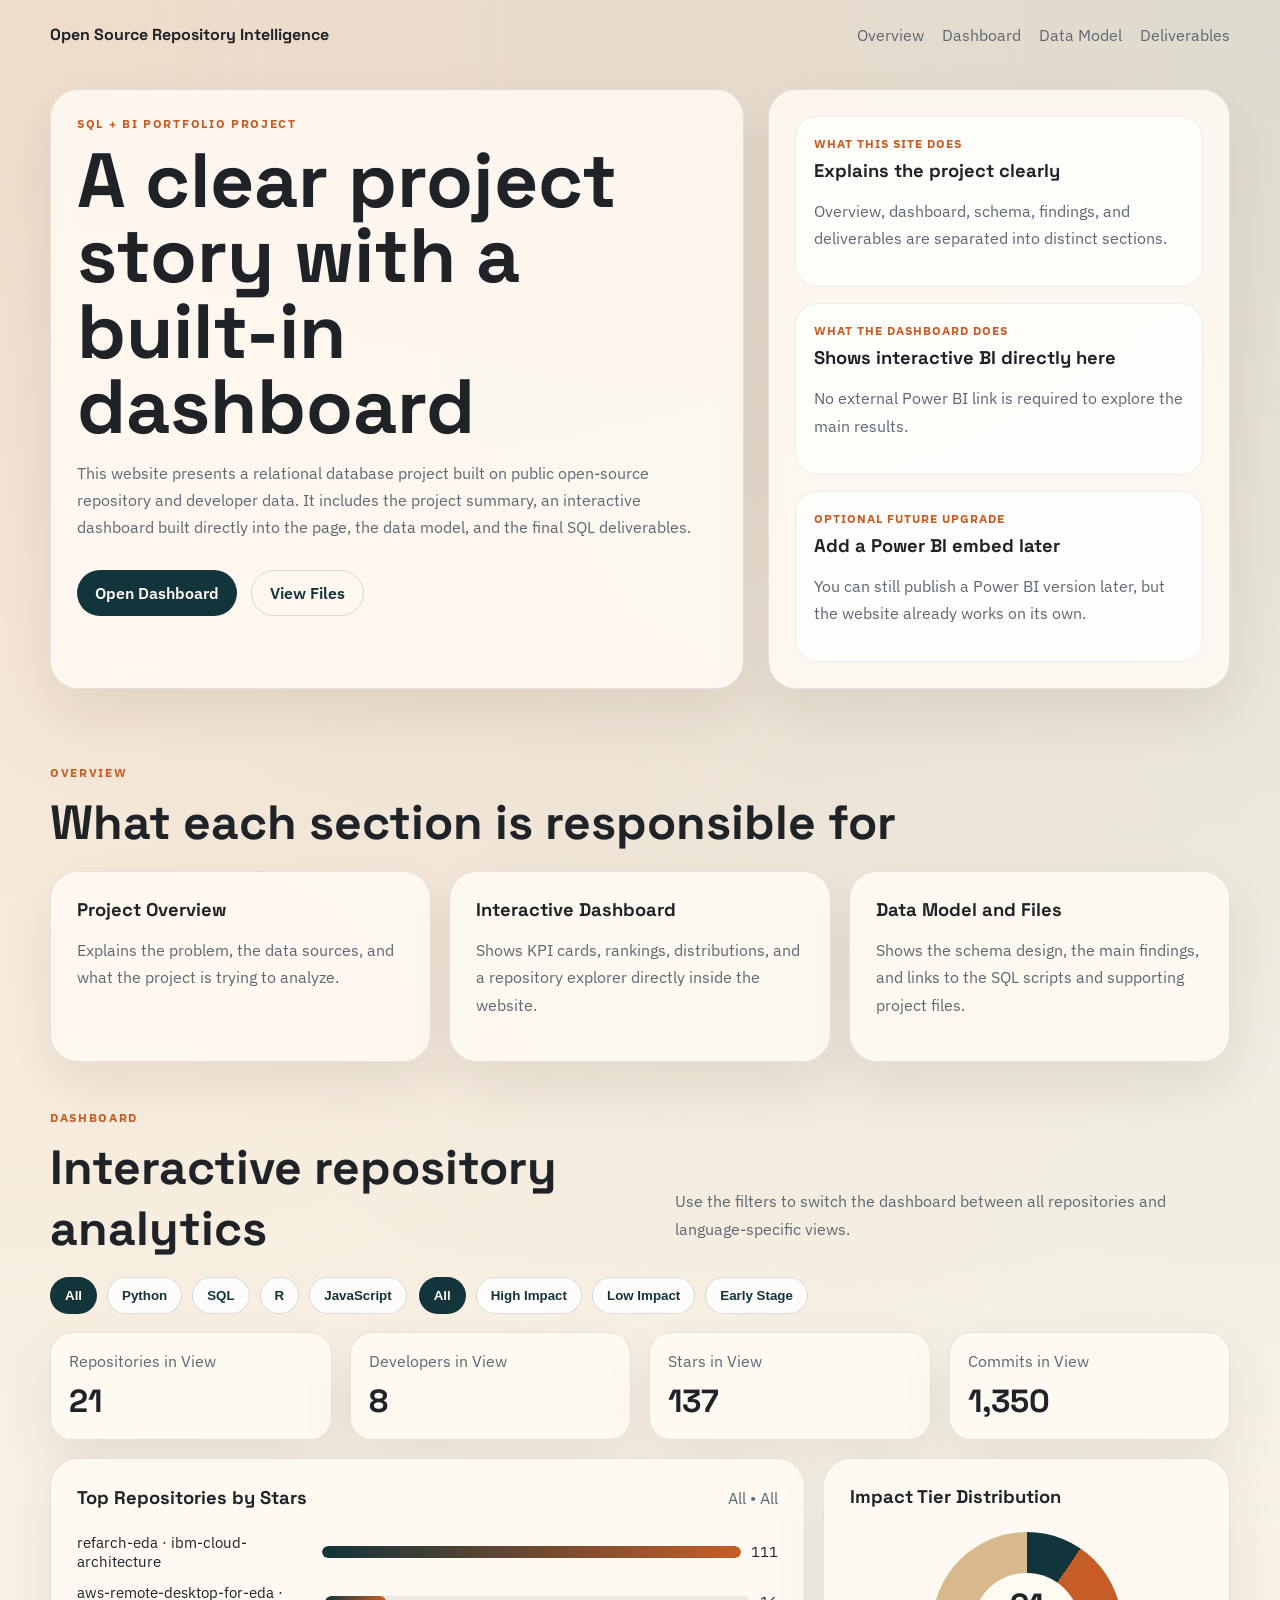
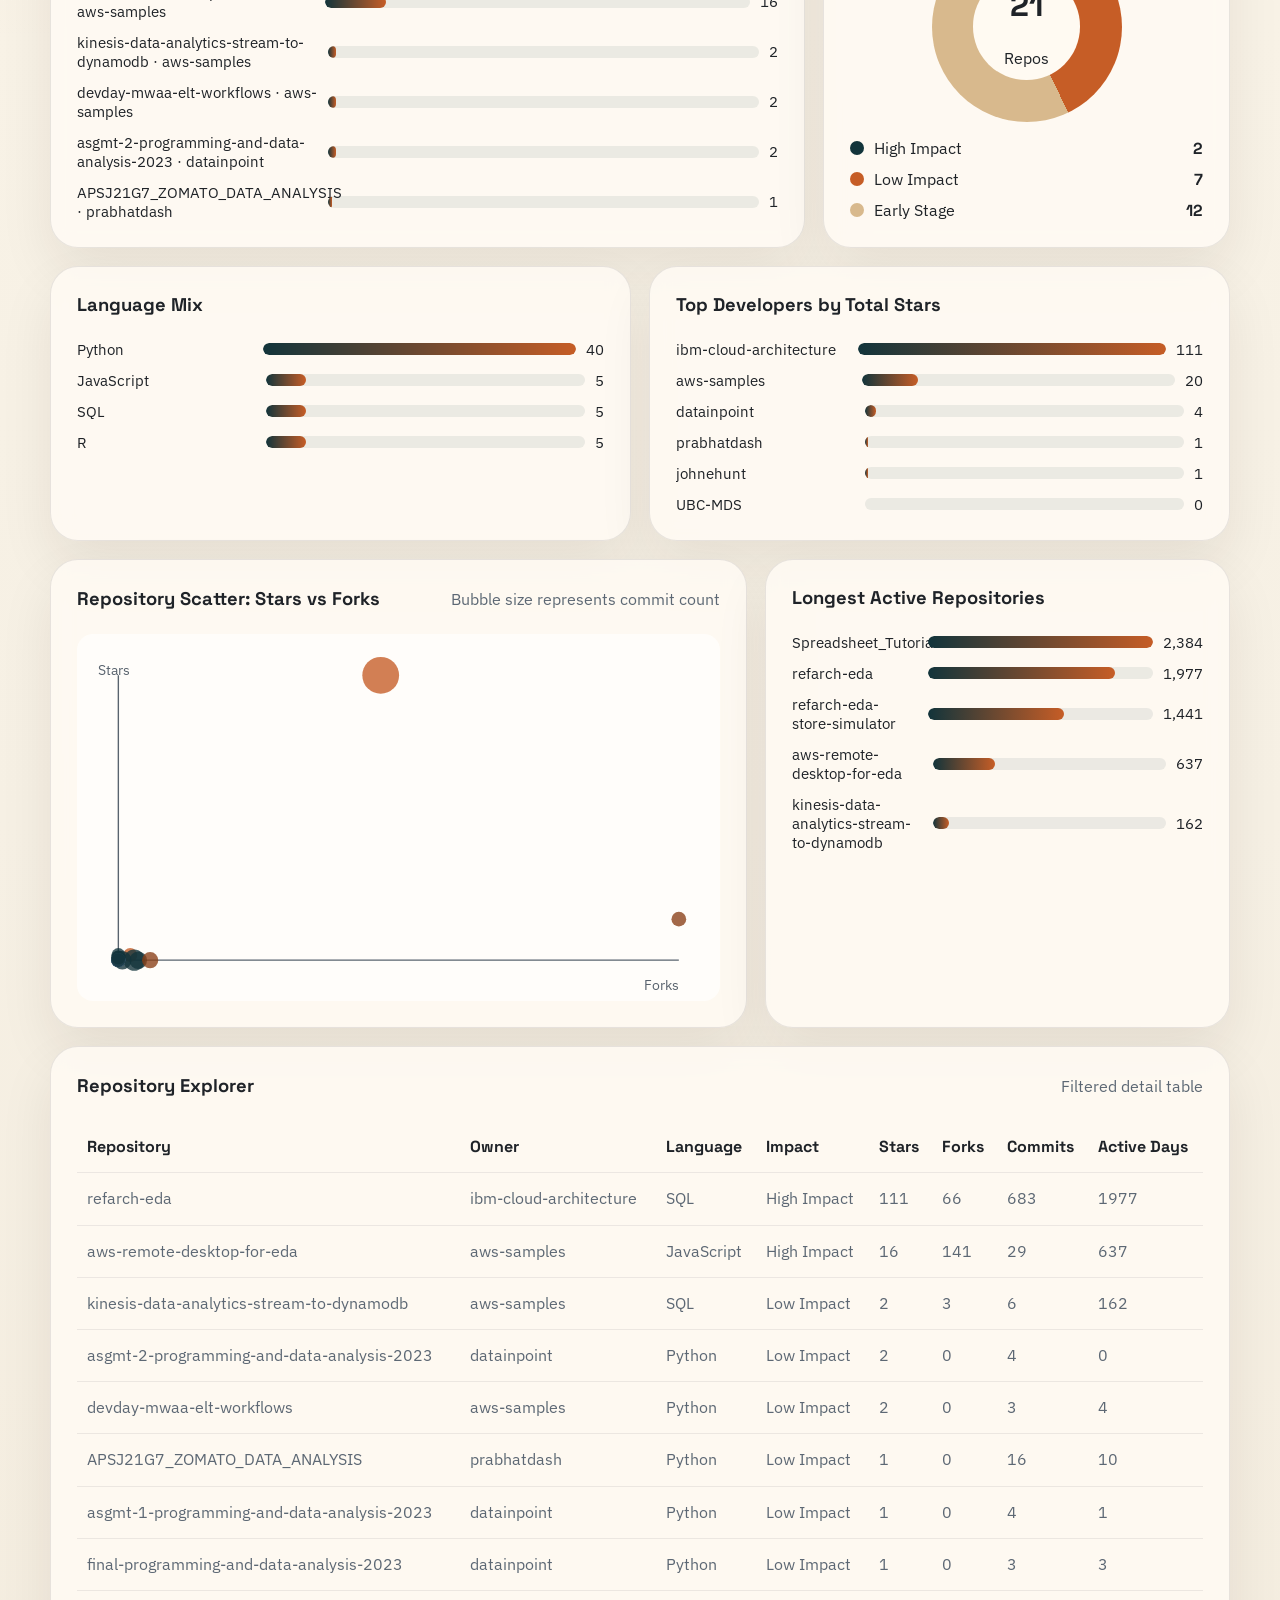
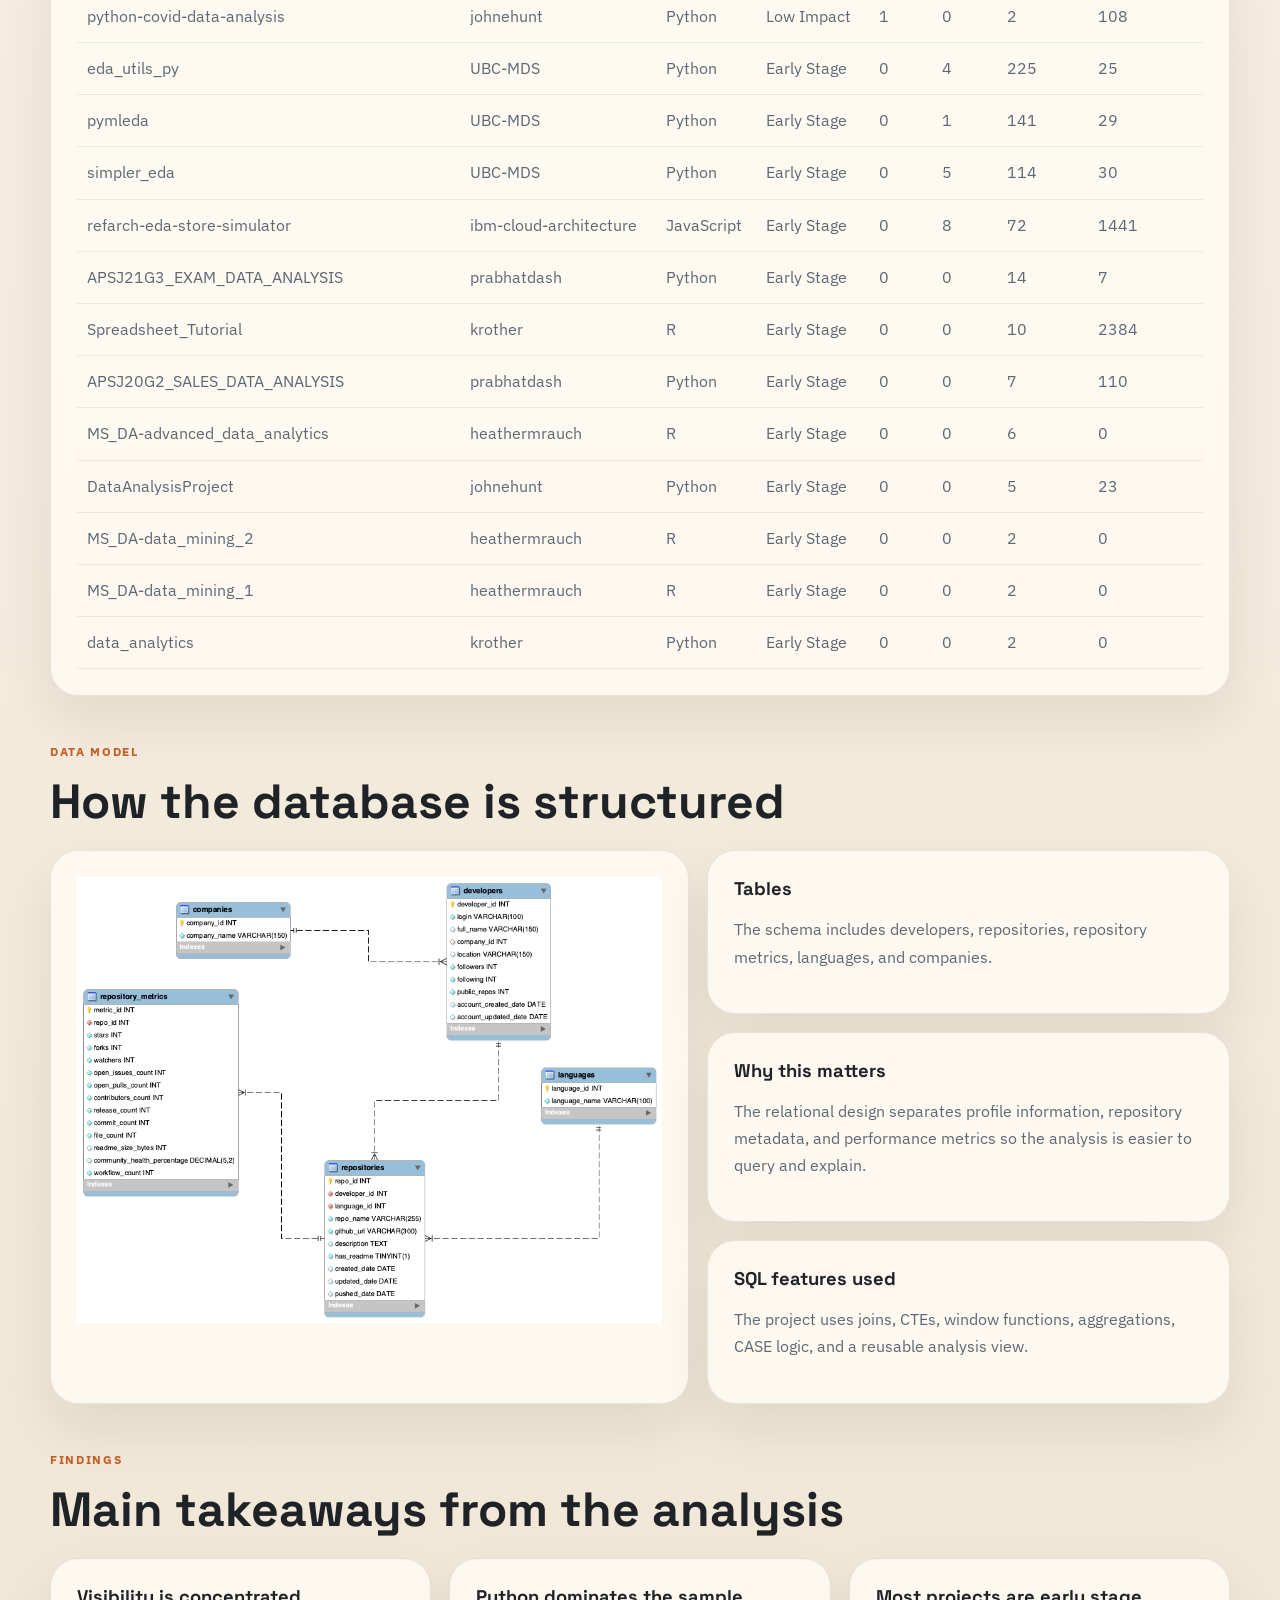
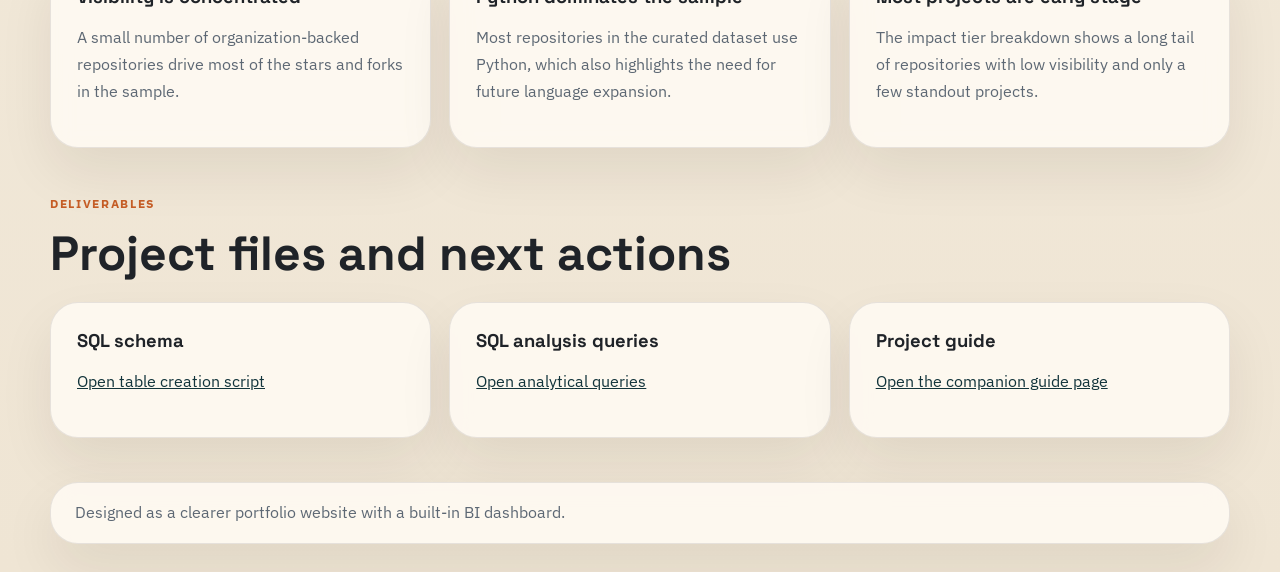
==== index.html @ fa9edde2 "Replace placeholder site with built-in interactive dashboard" ====
<!DOCTYPE html>
<html lang="en">
  <head>
    <meta charset="UTF-8" />
    <meta name="viewport" content="width=device-width, initial-scale=1.0" />
    <title>Open Source Repository Intelligence</title>
    <meta
      name="description"
      content="Interactive portfolio website for a SQL and BI project on open-source repository activity."
    />
    <link rel="preconnect" href="https://fonts.googleapis.com" />
    <link rel="preconnect" href="https://fonts.gstatic.com" crossorigin />
    <link
      href="https://fonts.googleapis.com/css2?family=IBM+Plex+Sans:wght@400;500;600;700&family=Space+Grotesk:wght@500;700&display=swap"
      rel="stylesheet"
    />
    <link rel="stylesheet" href="styles.css" />
  </head>
  <body>
    <header class="hero">
      <nav class="nav">
        <div class="brand">Open Source Repository Intelligence</div>
        <div class="nav-links">
          <a href="#overview">Overview</a>
          <a href="#dashboard">Dashboard</a>
          <a href="#model">Data Model</a>
          <a href="#deliverables">Deliverables</a>
        </div>
      </nav>

      <section class="hero-grid">
        <div class="hero-copy">
          <p class="eyebrow">SQL + BI Portfolio Project</p>
          <h1>A clear project story with a built-in dashboard</h1>
          <p class="lede">
            This website presents a relational database project built on public
            open-source repository and developer data. It includes the project
            summary, an interactive dashboard built directly into the page, the
            data model, and the final SQL deliverables.
          </p>
          <div class="cta-row">
            <a class="button primary" href="#dashboard">Open Dashboard</a>
            <a class="button secondary" href="#deliverables">View Files</a>
          </div>
        </div>

        <aside class="hero-panel">
          <div class="status-card">
            <span class="status-label">What this site does</span>
            <strong>Explains the project clearly</strong>
            <p>Overview, dashboard, schema, findings, and deliverables are separated into distinct sections.</p>
          </div>
          <div class="status-card">
            <span class="status-label">What the dashboard does</span>
            <strong>Shows interactive BI directly here</strong>
            <p>No external Power BI link is required to explore the main results.</p>
          </div>
          <div class="status-card">
            <span class="status-label">Optional future upgrade</span>
            <strong>Add a Power BI embed later</strong>
            <p>You can still publish a Power BI version later, but the website already works on its own.</p>
          </div>
        </aside>
      </section>
    </header>

    <main>
      <section class="section" id="overview">
        <div class="section-heading">
          <p class="eyebrow">Overview</p>
          <h2>What each section is responsible for</h2>
        </div>
        <div class="feature-grid">
          <article class="feature-card">
            <h3>Project Overview</h3>
            <p>
              Explains the problem, the data sources, and what the project is trying
              to analyze.
            </p>
          </article>
          <article class="feature-card">
            <h3>Interactive Dashboard</h3>
            <p>
              Shows KPI cards, rankings, distributions, and a repository explorer
              directly inside the website.
            </p>
          </article>
          <article class="feature-card">
            <h3>Data Model and Files</h3>
            <p>
              Shows the schema design, the main findings, and links to the SQL
              scripts and supporting project files.
            </p>
          </article>
        </div>
      </section>

      <section class="section dashboard-section" id="dashboard">
        <div class="section-heading split">
          <div>
            <p class="eyebrow">Dashboard</p>
            <h2>Interactive repository analytics</h2>
          </div>
          <p class="section-note">
            Use the filters to switch the dashboard between all repositories and
            language-specific views.
          </p>
        </div>

        <div class="filter-bar">
          <div class="filter-group" id="language-filters"></div>
          <div class="filter-group" id="impact-filters"></div>
        </div>

        <div class="kpi-grid" id="kpi-grid"></div>

        <div class="viz-grid viz-grid-top">
          <article class="panel panel-wide">
            <div class="panel-head">
              <h3>Top Repositories by Stars</h3>
              <span class="panel-subtitle" id="repo-subtitle"></span>
            </div>
            <div id="top-repos-chart" class="bar-chart"></div>
          </article>

          <article class="panel">
            <div class="panel-head">
              <h3>Impact Tier Distribution</h3>
            </div>
            <div class="donut-wrap">
              <div id="impact-donut" class="donut"></div>
              <div id="impact-legend" class="legend"></div>
            </div>
          </article>
        </div>

        <div class="viz-grid">
          <article class="panel">
            <div class="panel-head">
              <h3>Language Mix</h3>
            </div>
            <div id="language-chart" class="bar-chart compact-chart"></div>
          </article>

          <article class="panel">
            <div class="panel-head">
              <h3>Top Developers by Total Stars</h3>
            </div>
            <div id="developer-chart" class="bar-chart compact-chart"></div>
          </article>
        </div>

        <div class="viz-grid viz-grid-bottom">
          <article class="panel panel-wide">
            <div class="panel-head">
              <h3>Repository Scatter: Stars vs Forks</h3>
              <span class="panel-subtitle">Bubble size represents commit count</span>
            </div>
            <div class="scatter-shell">
              <svg id="scatter-plot" viewBox="0 0 560 320" aria-label="Scatter plot"></svg>
            </div>
          </article>

          <article class="panel">
            <div class="panel-head">
              <h3>Longest Active Repositories</h3>
            </div>
            <div id="lifespan-chart" class="bar-chart compact-chart"></div>
          </article>
        </div>

        <article class="panel table-panel">
          <div class="panel-head">
            <h3>Repository Explorer</h3>
            <span class="panel-subtitle">Filtered detail table</span>
          </div>
          <div class="table-wrap">
            <table>
              <thead>
                <tr>
                  <th>Repository</th>
                  <th>Owner</th>
                  <th>Language</th>
                  <th>Impact</th>
                  <th>Stars</th>
                  <th>Forks</th>
                  <th>Commits</th>
                  <th>Active Days</th>
                </tr>
              </thead>
              <tbody id="repo-table-body"></tbody>
            </table>
          </div>
        </article>
      </section>

      <section class="section" id="model">
        <div class="section-heading">
          <p class="eyebrow">Data Model</p>
          <h2>How the database is structured</h2>
        </div>
        <div class="model-grid">
          <div class="diagram-card">
            <img
              src="assets/schema-diagram.png"
              alt="Entity relationship diagram for the project schema"
            />
          </div>
          <div class="feature-stack">
            <article class="feature-card">
              <h3>Tables</h3>
              <p>
                The schema includes developers, repositories, repository metrics,
                languages, and companies.
              </p>
            </article>
            <article class="feature-card">
              <h3>Why this matters</h3>
              <p>
                The relational design separates profile information, repository
                metadata, and performance metrics so the analysis is easier to query
                and explain.
              </p>
            </article>
            <article class="feature-card">
              <h3>SQL features used</h3>
              <p>
                The project uses joins, CTEs, window functions, aggregations, CASE
                logic, and a reusable analysis view.
              </p>
            </article>
          </div>
        </div>
      </section>

      <section class="section" id="findings">
        <div class="section-heading">
          <p class="eyebrow">Findings</p>
          <h2>Main takeaways from the analysis</h2>
        </div>
        <div class="feature-grid">
          <article class="feature-card">
            <h3>Visibility is concentrated</h3>
            <p>
              A small number of organization-backed repositories drive most of the
              stars and forks in the sample.
            </p>
          </article>
          <article class="feature-card">
            <h3>Python dominates the sample</h3>
            <p>
              Most repositories in the curated dataset use Python, which also
              highlights the need for future language expansion.
            </p>
          </article>
          <article class="feature-card">
            <h3>Most projects are early stage</h3>
            <p>
              The impact tier breakdown shows a long tail of repositories with low
              visibility and only a few standout projects.
            </p>
          </article>
        </div>
      </section>

      <section class="section" id="deliverables">
        <div class="section-heading">
          <p class="eyebrow">Deliverables</p>
          <h2>Project files and next actions</h2>
        </div>
        <div class="feature-grid">
          <article class="feature-card">
            <h3>SQL schema</h3>
            <p><a href="sql/github_db_table.final.sql">Open table creation script</a></p>
          </article>
          <article class="feature-card">
            <h3>SQL analysis queries</h3>
            <p><a href="sql/github_db_querys.final.sql">Open analytical queries</a></p>
          </article>
          <article class="feature-card">
            <h3>Project guide</h3>
            <p><a href="guide.html">Open the companion guide page</a></p>
          </article>
        </div>
      </section>
    </main>

    <footer class="footer">
      <p>Designed as a clearer portfolio website with a built-in BI dashboard.</p>
    </footer>

    <script src="app.js"></script>
  </body>
</html>
---- styles.css ----
:root {
  --bg: #f6f0e4;
  --bg-2: #ede3cf;
  --surface: rgba(255, 251, 244, 0.86);
  --surface-strong: #fffaf2;
  --text: #1f2328;
  --muted: #5d6874;
  --line: rgba(31, 35, 40, 0.1);
  --ink: #12343b;
  --accent: #c65d26;
  --accent-soft: #e8c89a;
  --shadow: 0 24px 54px rgba(37, 27, 15, 0.08);
  --radius-xl: 28px;
  --radius-lg: 22px;
  --radius-md: 16px;
  --max-width: 1180px;
}

* {
  box-sizing: border-box;
}

html {
  scroll-behavior: smooth;
}

body {
  margin: 0;
  color: var(--text);
  font-family: "IBM Plex Sans", sans-serif;
  background:
    radial-gradient(circle at top left, rgba(198, 93, 38, 0.15), transparent 30%),
    radial-gradient(circle at top right, rgba(18, 52, 59, 0.12), transparent 28%),
    linear-gradient(180deg, #fcf6ea 0%, var(--bg) 45%, #efe5d4 100%);
}

img {
  display: block;
  max-width: 100%;
}

a {
  color: var(--ink);
}

.hero,
.section,
.footer {
  padding-left: 24px;
  padding-right: 24px;
}

.nav,
.hero-grid,
.section > *,
.footer {
  width: min(100%, var(--max-width));
  margin: 0 auto;
}

.brand,
h1,
h2,
h3,
strong,
th {
  font-family: "Space Grotesk", sans-serif;
}

.nav {
  display: flex;
  justify-content: space-between;
  align-items: center;
  gap: 18px;
  padding-top: 24px;
}

.brand {
  font-size: 1rem;
  font-weight: 700;
}

.nav-links {
  display: flex;
  gap: 18px;
  flex-wrap: wrap;
}

.nav-links a {
  text-decoration: none;
  color: var(--muted);
}

.hero {
  padding-bottom: 52px;
}

.hero-grid {
  display: grid;
  grid-template-columns: 1.2fr 0.8fr;
  gap: 24px;
  padding-top: 44px;
}

.hero-copy,
.hero-panel,
.feature-card,
.panel,
.diagram-card,
.footer {
  background: var(--surface);
  border: 1px solid var(--line);
  border-radius: var(--radius-xl);
  box-shadow: var(--shadow);
  backdrop-filter: blur(10px);
}

.hero-copy,
.hero-panel,
.panel,
.feature-card,
.diagram-card {
  padding: 26px;
}

.hero-panel {
  display: grid;
  gap: 16px;
  align-content: start;
}

.eyebrow {
  margin: 0 0 12px;
  color: var(--accent);
  text-transform: uppercase;
  letter-spacing: 0.14em;
  font-size: 0.75rem;
  font-weight: 700;
}

h1 {
  margin: 0;
  font-size: clamp(2.8rem, 6vw, 4.9rem);
  line-height: 0.98;
}

h2 {
  margin: 0;
  font-size: clamp(1.8rem, 4vw, 3rem);
}

h3 {
  margin-top: 0;
  margin-bottom: 10px;
  font-size: 1.15rem;
}

.lede,
.feature-card p,
.status-card p,
.section-note,
.panel-subtitle,
.footer,
table,
td {
  color: var(--muted);
  line-height: 1.7;
}

.cta-row {
  display: flex;
  gap: 14px;
  flex-wrap: wrap;
  margin-top: 28px;
}

.button {
  display: inline-flex;
  align-items: center;
  justify-content: center;
  padding: 12px 18px;
  border-radius: 999px;
  text-decoration: none;
  font-weight: 600;
}

.button.primary {
  color: #fff8ef;
  background: var(--ink);
}

.button.secondary {
  border: 1px solid rgba(18, 52, 59, 0.16);
  background: transparent;
}

.status-card {
  padding: 18px;
  background: rgba(255, 255, 255, 0.72);
  border: 1px solid rgba(18, 52, 59, 0.08);
  border-radius: var(--radius-lg);
}

.status-label {
  display: block;
  color: var(--accent);
  font-size: 0.78rem;
  font-weight: 700;
  text-transform: uppercase;
  letter-spacing: 0.08em;
}

.status-card strong {
  display: block;
  margin-top: 8px;
  font-size: 1.15rem;
}

.section {
  padding-top: 24px;
  padding-bottom: 24px;
}

.section-heading {
  margin-bottom: 18px;
}

.section-heading.split {
  display: flex;
  justify-content: space-between;
  align-items: end;
  gap: 16px;
}

.feature-grid,
.viz-grid,
.kpi-grid,
.model-grid {
  display: grid;
  gap: 18px;
}

.feature-grid {
  grid-template-columns: repeat(3, minmax(0, 1fr));
}

.dashboard-section {
  scroll-margin-top: 18px;
}

.filter-bar {
  display: flex;
  flex-wrap: wrap;
  gap: 12px;
  margin-bottom: 18px;
}

.filter-group {
  display: flex;
  flex-wrap: wrap;
  gap: 10px;
}

.filter-chip {
  padding: 10px 14px;
  border-radius: 999px;
  border: 1px solid rgba(18, 52, 59, 0.16);
  background: rgba(255, 255, 255, 0.82);
  color: var(--ink);
  font-weight: 600;
  cursor: pointer;
}

.filter-chip.active {
  background: var(--ink);
  color: #fff8ef;
}

.kpi-grid {
  grid-template-columns: repeat(4, minmax(0, 1fr));
  margin-bottom: 18px;
}

.kpi-card {
  padding: 18px;
  background: var(--surface);
  border: 1px solid var(--line);
  border-radius: var(--radius-lg);
  box-shadow: var(--shadow);
}

.kpi-card span {
  color: var(--muted);
  display: block;
}

.kpi-card strong {
  display: block;
  margin-top: 10px;
  font-size: 2rem;
}

.viz-grid {
  grid-template-columns: 1fr 1fr;
  margin-bottom: 18px;
}

.viz-grid-top {
  grid-template-columns: 1.3fr 0.7fr;
}

.viz-grid-bottom {
  grid-template-columns: 1.2fr 0.8fr;
}

.panel-wide {
  min-width: 0;
}

.panel-head {
  display: flex;
  justify-content: space-between;
  align-items: baseline;
  gap: 14px;
  margin-bottom: 14px;
}

.bar-chart {
  display: grid;
  gap: 12px;
}

.bar-row {
  display: grid;
  grid-template-columns: minmax(120px, 1.4fr) 2.5fr auto;
  gap: 10px;
  align-items: center;
}

.bar-label,
.bar-value {
  font-size: 0.94rem;
}

.bar-track {
  height: 12px;
  border-radius: 999px;
  background: rgba(18, 52, 59, 0.08);
  overflow: hidden;
}

.bar-fill {
  height: 100%;
  border-radius: 999px;
  background: linear-gradient(90deg, var(--ink), var(--accent));
}

.donut-wrap {
  display: grid;
  gap: 16px;
  justify-items: center;
}

.donut {
  width: 190px;
  height: 190px;
  border-radius: 50%;
  position: relative;
}

.donut-center {
  position: absolute;
  inset: 22%;
  display: grid;
  place-items: center;
  background: var(--surface-strong);
  border-radius: 50%;
  text-align: center;
}

.donut-center strong {
  font-size: 2rem;
}

.legend {
  width: 100%;
  display: grid;
  gap: 10px;
}

.legend-item {
  display: grid;
  grid-template-columns: 14px 1fr auto;
  gap: 10px;
  align-items: center;
}

.legend-dot {
  width: 14px;
  height: 14px;
  border-radius: 50%;
}

.scatter-shell {
  width: 100%;
  overflow: hidden;
  border-radius: var(--radius-md);
  background: rgba(255, 255, 255, 0.62);
}

#scatter-plot {
  width: 100%;
  height: auto;
  display: block;
}

.table-panel {
  overflow: hidden;
}

.table-wrap {
  overflow-x: auto;
}

table {
  width: 100%;
  border-collapse: collapse;
}

th,
td {
  text-align: left;
  padding: 12px 10px;
  border-bottom: 1px solid rgba(31, 35, 40, 0.08);
}

th {
  color: var(--text);
}

.model-grid {
  grid-template-columns: 1.1fr 0.9fr;
}

.feature-stack {
  display: grid;
  gap: 18px;
}

.footer {
  margin-top: 20px;
  margin-bottom: 28px;
}

@media (max-width: 980px) {
  .hero-grid,
  .feature-grid,
  .viz-grid,
  .viz-grid-top,
  .viz-grid-bottom,
  .model-grid,
  .kpi-grid {
    grid-template-columns: 1fr;
  }

  .section-heading.split,
  .nav {
    flex-direction: column;
    align-items: flex-start;
  }
}

@media (max-width: 640px) {
  .hero,
  .section,
  .footer {
    padding-left: 16px;
    padding-right: 16px;
  }

  .bar-row {
    grid-template-columns: 1fr;
  }
}
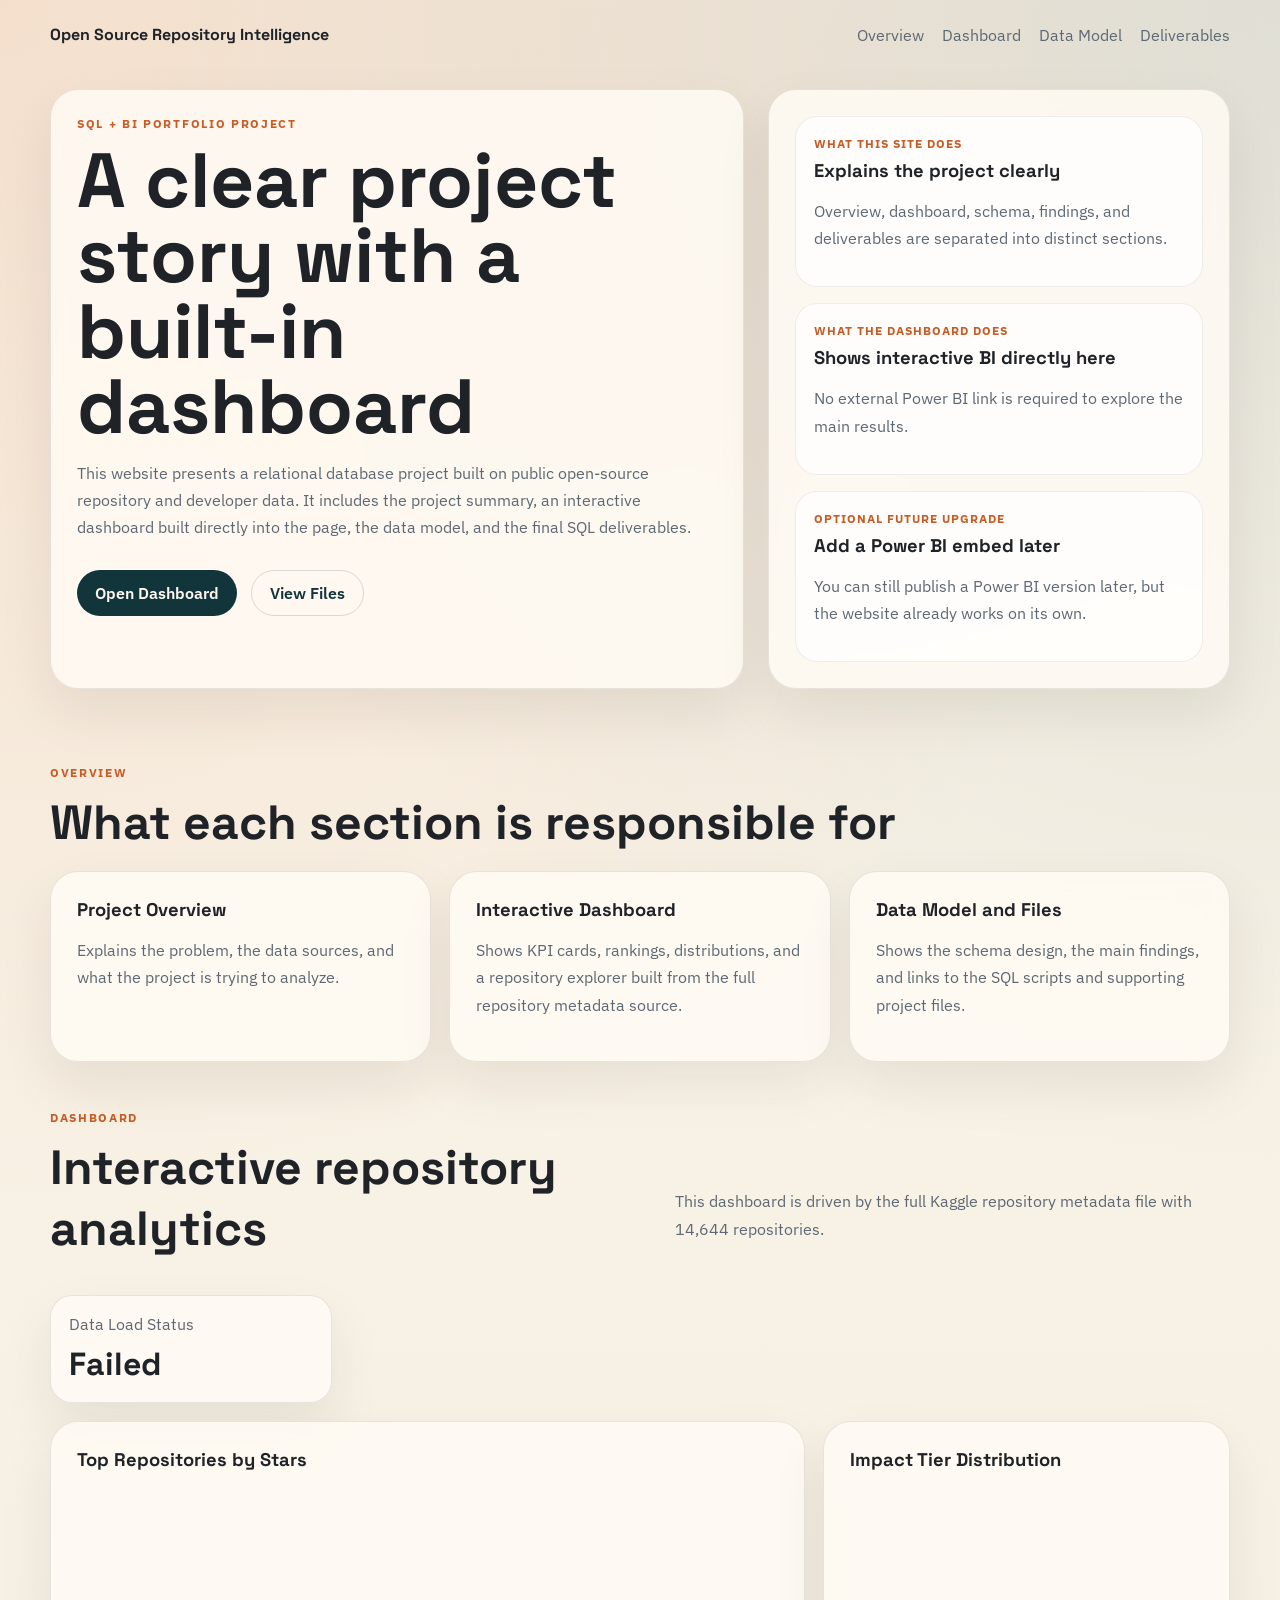
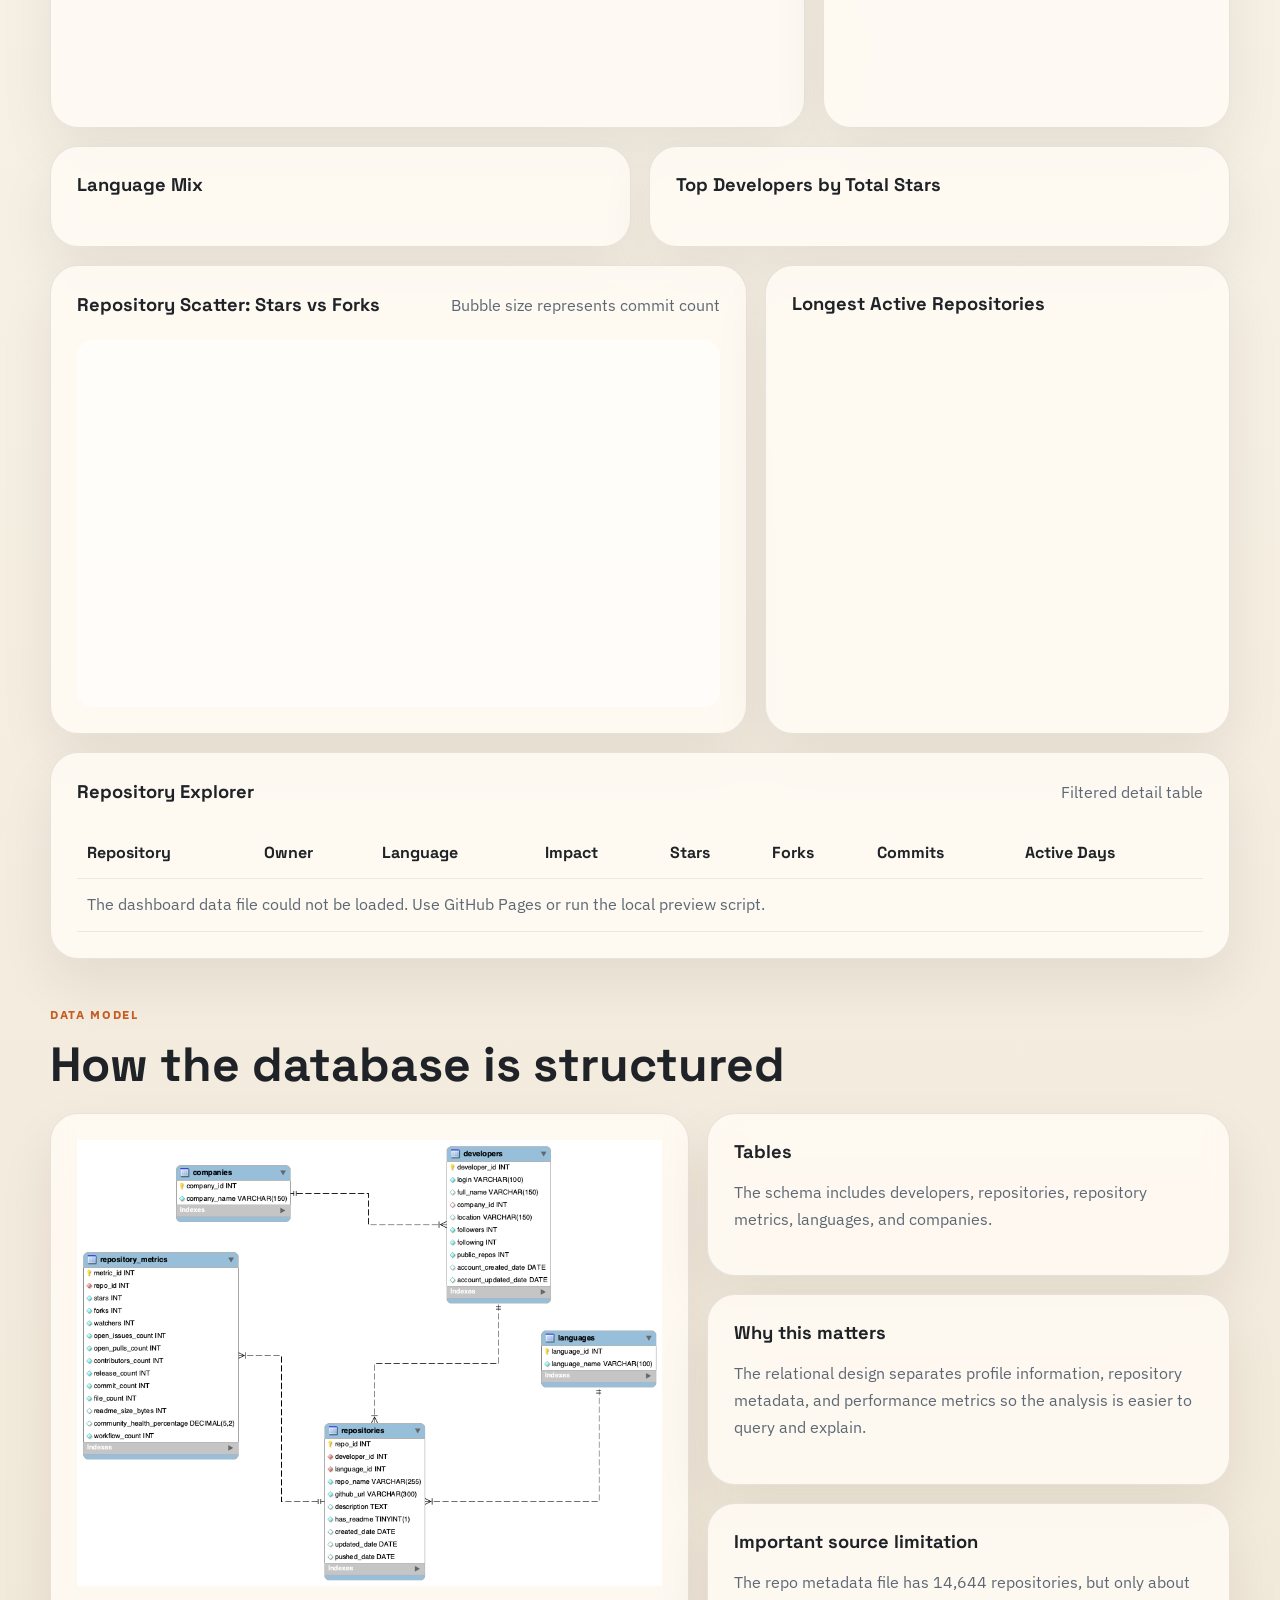
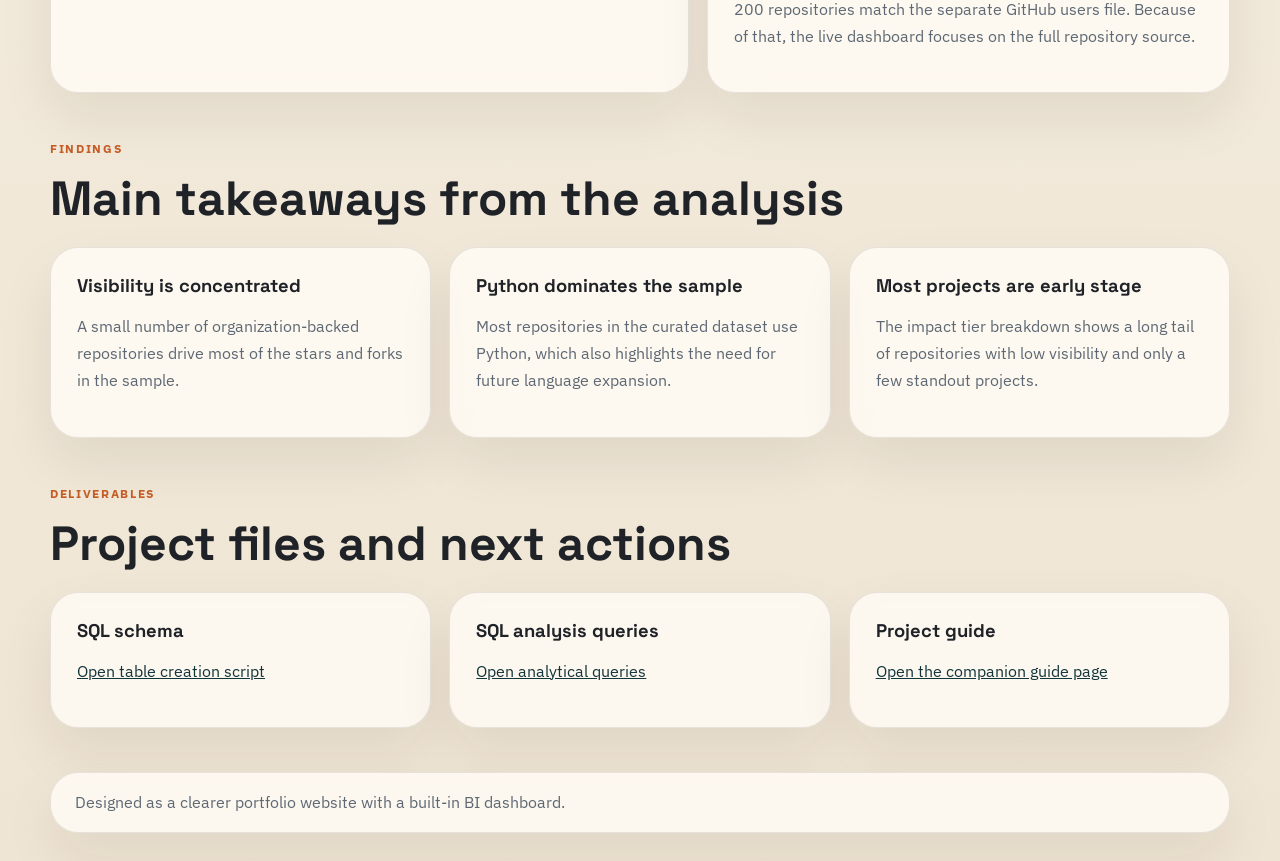
==== commit 087b4a7e: "Rebuild dashboard from full repository source" ====
--- a/index.html
+++ b/index.html
@@ -82,7 +82,7 @@
             <h3>Interactive Dashboard</h3>
             <p>
               Shows KPI cards, rankings, distributions, and a repository explorer
-              directly inside the website.
+              built from the full repository metadata source.
             </p>
           </article>
           <article class="feature-card">
@@ -102,8 +102,8 @@
             <h2>Interactive repository analytics</h2>
           </div>
           <p class="section-note">
-            Use the filters to switch the dashboard between all repositories and
-            language-specific views.
+            This dashboard is driven by the full Kaggle repository metadata file
+            with 14,644 repositories.
           </p>
         </div>
 
@@ -223,10 +223,11 @@
               </p>
             </article>
             <article class="feature-card">
-              <h3>SQL features used</h3>
+              <h3>Important source limitation</h3>
               <p>
-                The project uses joins, CTEs, window functions, aggregations, CASE
-                logic, and a reusable analysis view.
+                The repo metadata file has 14,644 repositories, but only about 200
+                repositories match the separate GitHub users file. Because of that,
+                the live dashboard focuses on the full repository source.
               </p>
             </article>
           </div>
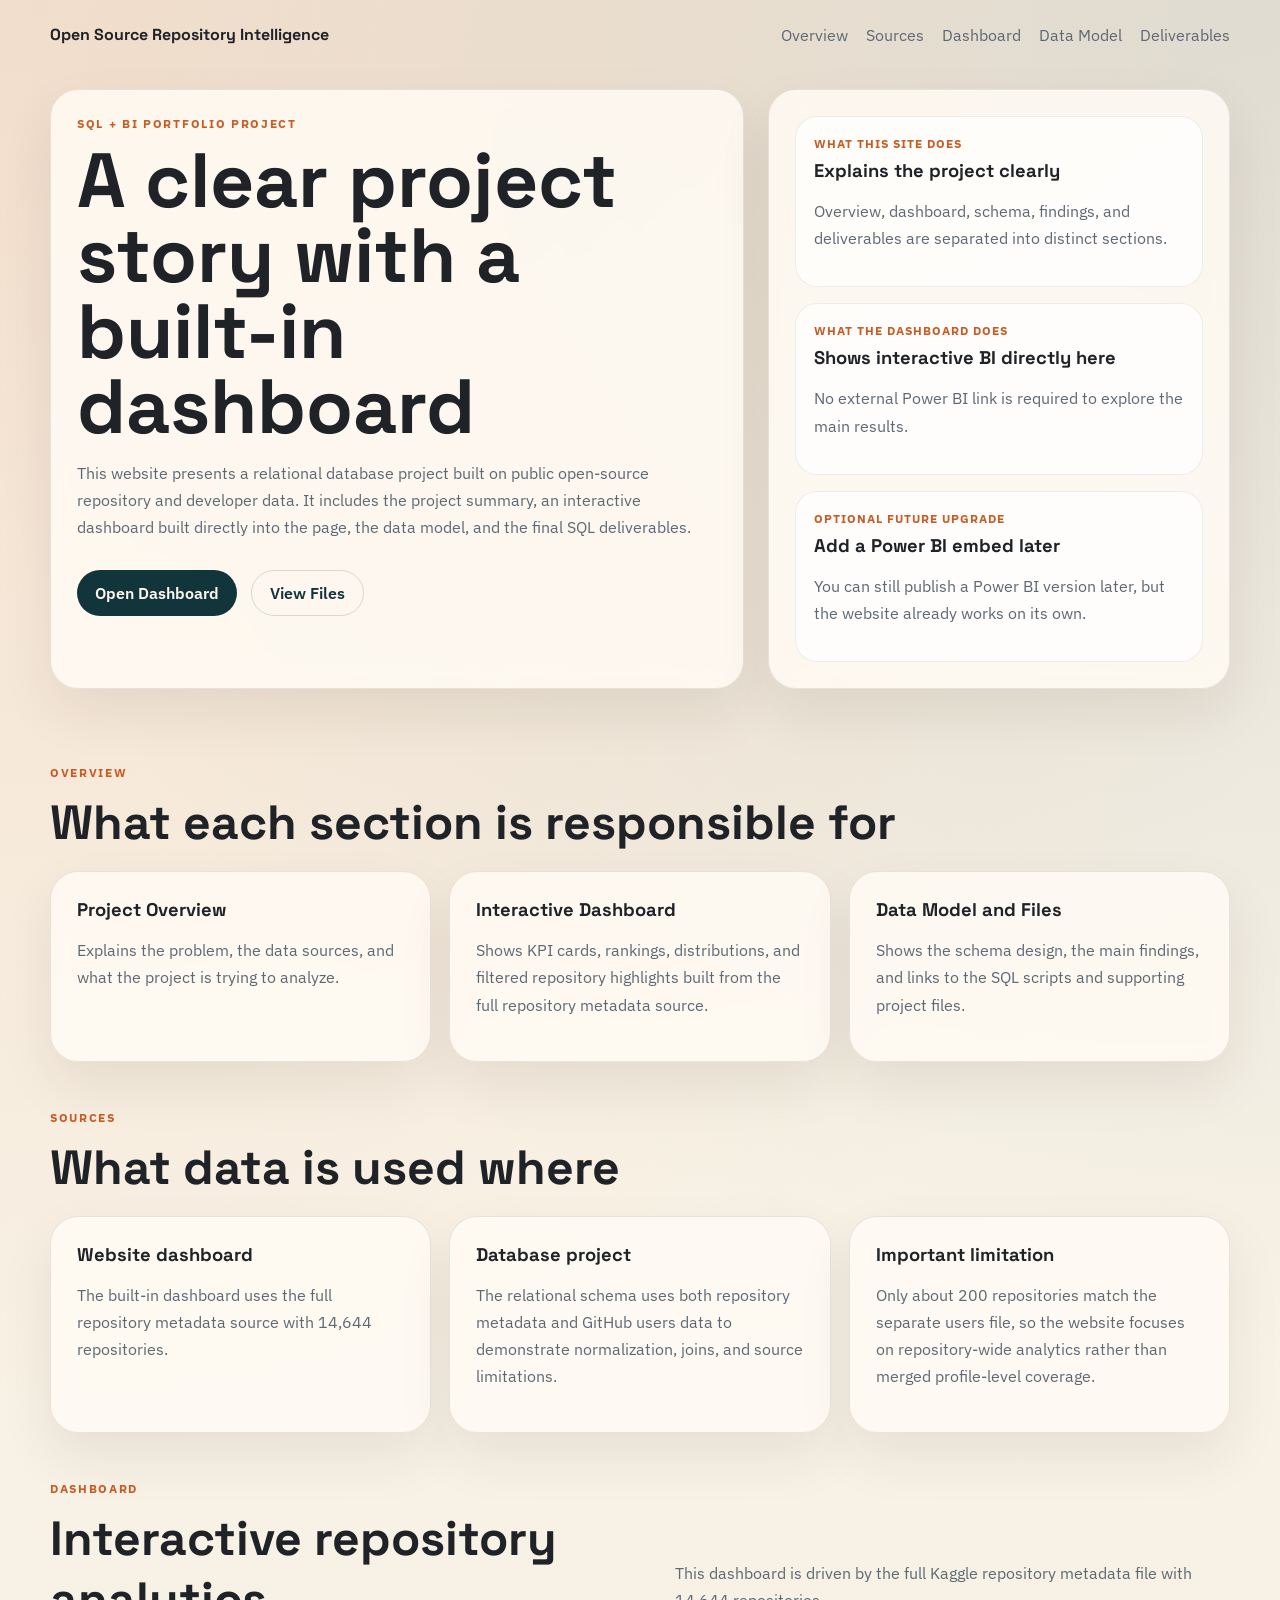
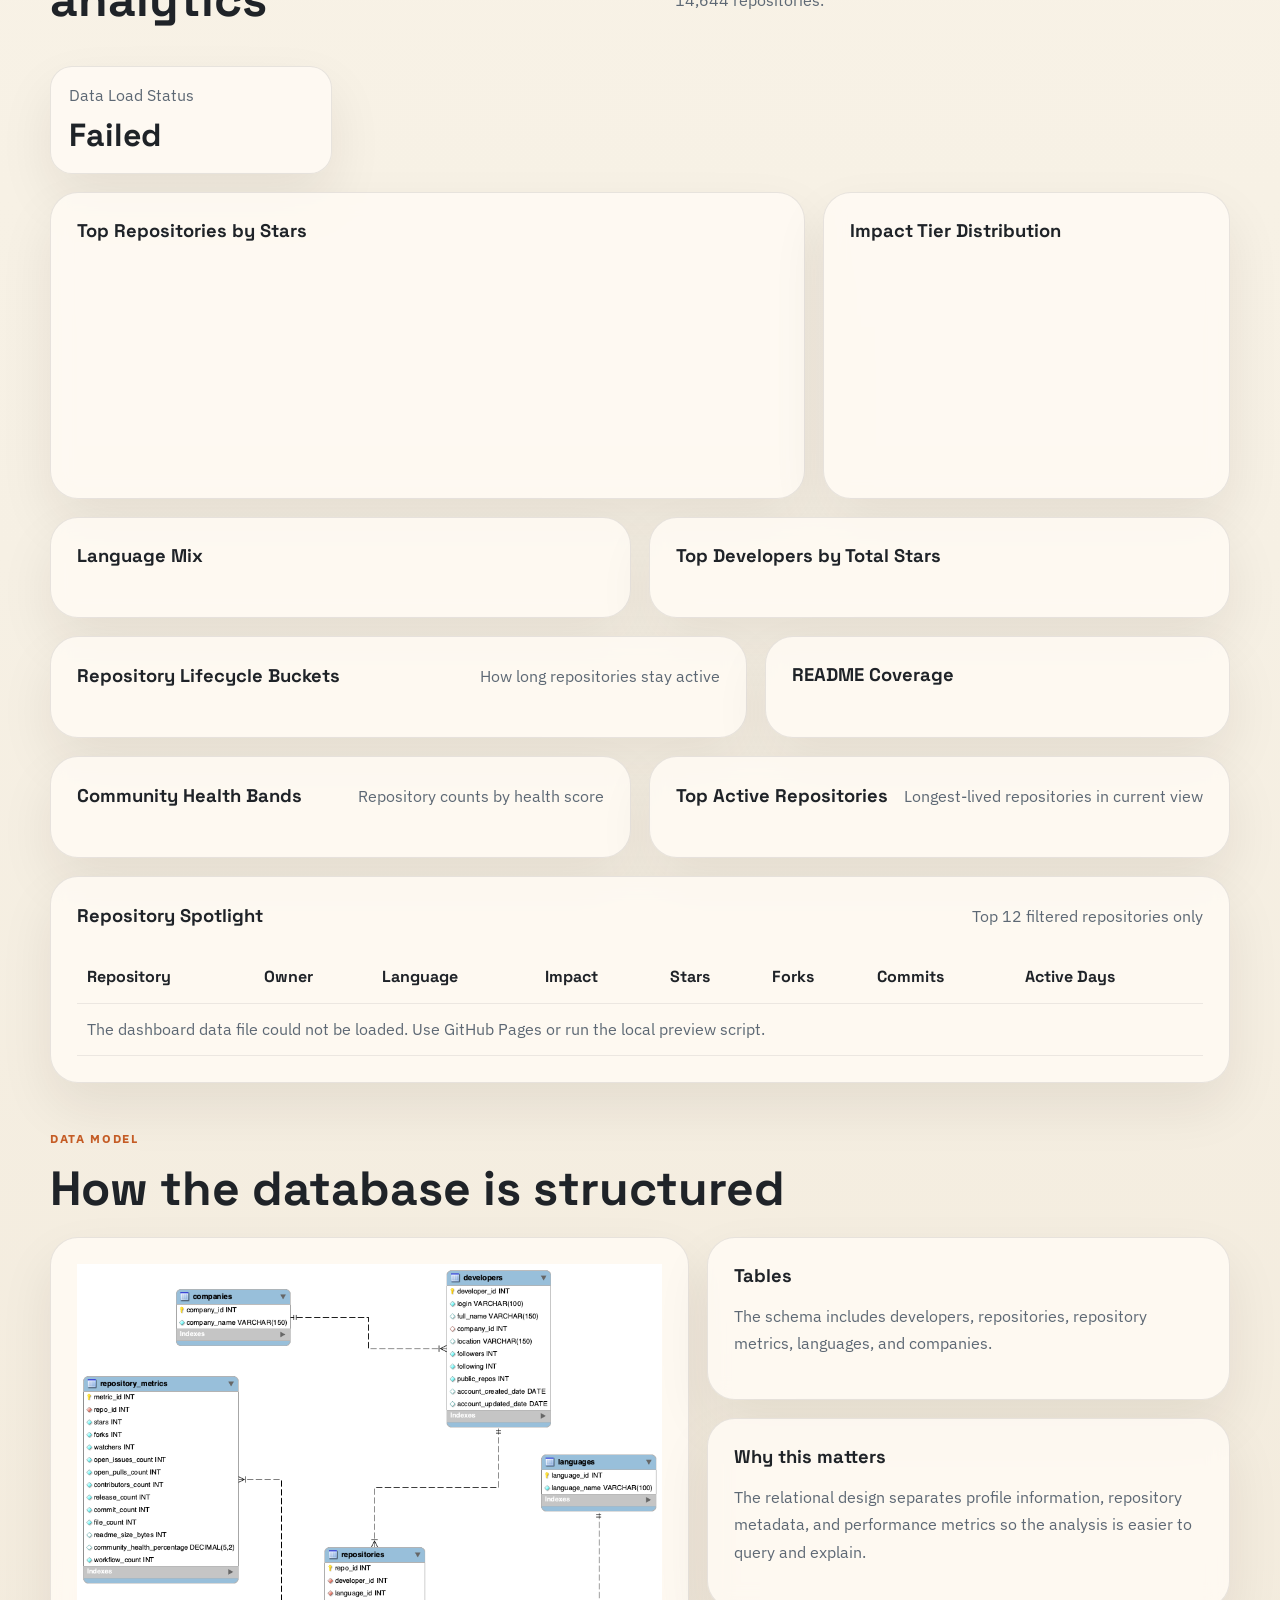
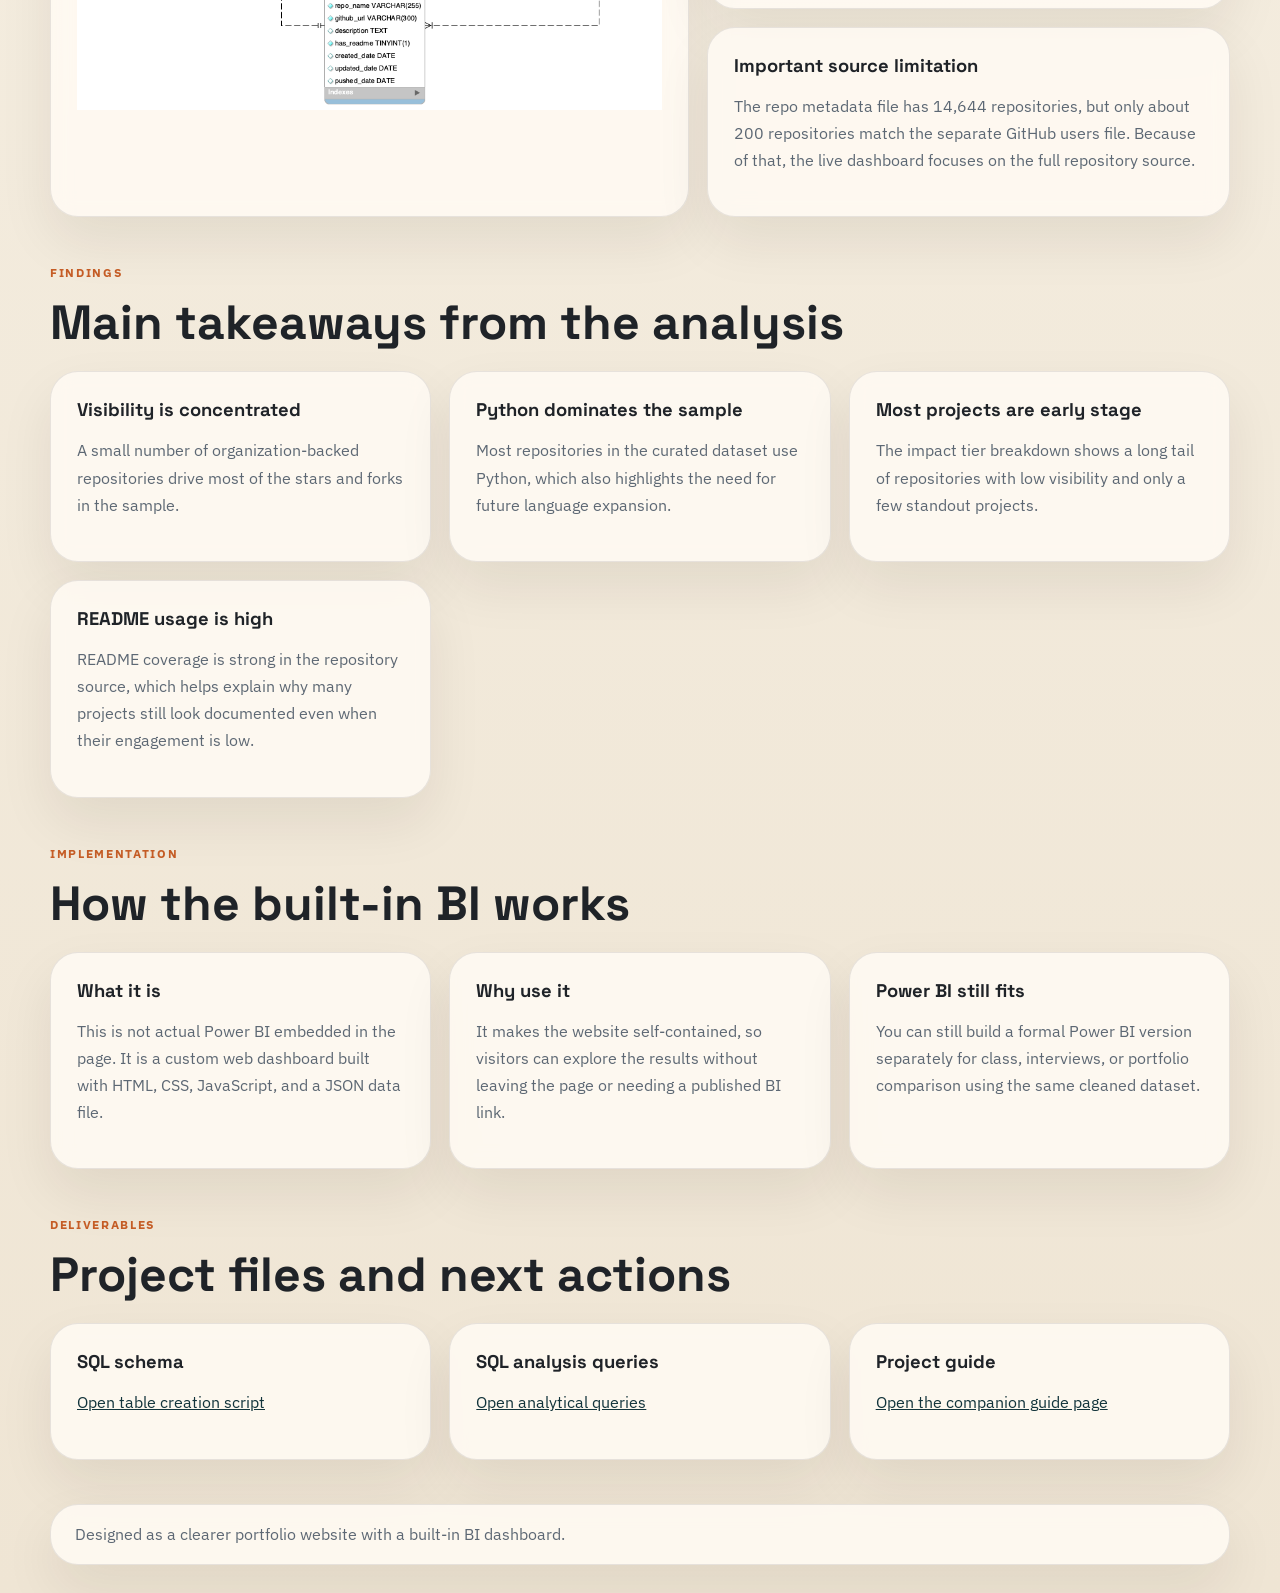
==== commit 25f8bfea: "Refine dashboard highlights and explain built-in BI" ====
--- a/index.html
+++ b/index.html
@@ -22,6 +22,7 @@
         <div class="brand">Open Source Repository Intelligence</div>
         <div class="nav-links">
           <a href="#overview">Overview</a>
+          <a href="#sources">Sources</a>
           <a href="#dashboard">Dashboard</a>
           <a href="#model">Data Model</a>
           <a href="#deliverables">Deliverables</a>
@@ -81,8 +82,8 @@
           <article class="feature-card">
             <h3>Interactive Dashboard</h3>
             <p>
-              Shows KPI cards, rankings, distributions, and a repository explorer
-              built from the full repository metadata source.
+              Shows KPI cards, rankings, distributions, and filtered repository
+              highlights built from the full repository metadata source.
             </p>
           </article>
           <article class="feature-card">
@@ -90,6 +91,37 @@
             <p>
               Shows the schema design, the main findings, and links to the SQL
               scripts and supporting project files.
+            </p>
+          </article>
+        </div>
+      </section>
+
+      <section class="section" id="sources">
+        <div class="section-heading">
+          <p class="eyebrow">Sources</p>
+          <h2>What data is used where</h2>
+        </div>
+        <div class="feature-grid">
+          <article class="feature-card">
+            <h3>Website dashboard</h3>
+            <p>
+              The built-in dashboard uses the full repository metadata source with
+              14,644 repositories.
+            </p>
+          </article>
+          <article class="feature-card">
+            <h3>Database project</h3>
+            <p>
+              The relational schema uses both repository metadata and GitHub users
+              data to demonstrate normalization, joins, and source limitations.
+            </p>
+          </article>
+          <article class="feature-card">
+            <h3>Important limitation</h3>
+            <p>
+              Only about 200 repositories match the separate users file, so the
+              website focuses on repository-wide analytics rather than merged
+              profile-level coverage.
             </p>
           </article>
         </div>
@@ -153,17 +185,33 @@
         <div class="viz-grid viz-grid-bottom">
           <article class="panel panel-wide">
             <div class="panel-head">
-              <h3>Repository Scatter: Stars vs Forks</h3>
-              <span class="panel-subtitle">Bubble size represents commit count</span>
-            </div>
-            <div class="scatter-shell">
-              <svg id="scatter-plot" viewBox="0 0 560 320" aria-label="Scatter plot"></svg>
-            </div>
-          </article>
-
-          <article class="panel">
-            <div class="panel-head">
-              <h3>Longest Active Repositories</h3>
+              <h3>Repository Lifecycle Buckets</h3>
+              <span class="panel-subtitle">How long repositories stay active</span>
+            </div>
+            <div id="lifecycle-chart" class="bar-chart"></div>
+          </article>
+
+          <article class="panel">
+            <div class="panel-head">
+              <h3>README Coverage</h3>
+            </div>
+            <div id="readme-summary" class="metric-stack"></div>
+          </article>
+        </div>
+
+        <div class="viz-grid">
+          <article class="panel">
+            <div class="panel-head">
+              <h3>Community Health Bands</h3>
+              <span class="panel-subtitle">Repository counts by health score</span>
+            </div>
+            <div id="health-chart" class="bar-chart compact-chart"></div>
+          </article>
+
+          <article class="panel">
+            <div class="panel-head">
+              <h3>Top Active Repositories</h3>
+              <span class="panel-subtitle">Longest-lived repositories in current view</span>
             </div>
             <div id="lifespan-chart" class="bar-chart compact-chart"></div>
           </article>
@@ -171,8 +219,8 @@
 
         <article class="panel table-panel">
           <div class="panel-head">
-            <h3>Repository Explorer</h3>
-            <span class="panel-subtitle">Filtered detail table</span>
+            <h3>Repository Spotlight</h3>
+            <span class="panel-subtitle">Top 12 filtered repositories only</span>
           </div>
           <div class="table-wrap">
             <table>
@@ -261,6 +309,43 @@
               visibility and only a few standout projects.
             </p>
           </article>
+          <article class="feature-card">
+            <h3>README usage is high</h3>
+            <p>
+              README coverage is strong in the repository source, which helps explain
+              why many projects still look documented even when their engagement is low.
+            </p>
+          </article>
+        </div>
+      </section>
+
+      <section class="section" id="implementation">
+        <div class="section-heading">
+          <p class="eyebrow">Implementation</p>
+          <h2>How the built-in BI works</h2>
+        </div>
+        <div class="feature-grid">
+          <article class="feature-card">
+            <h3>What it is</h3>
+            <p>
+              This is not actual Power BI embedded in the page. It is a custom web
+              dashboard built with HTML, CSS, JavaScript, and a JSON data file.
+            </p>
+          </article>
+          <article class="feature-card">
+            <h3>Why use it</h3>
+            <p>
+              It makes the website self-contained, so visitors can explore the
+              results without leaving the page or needing a published BI link.
+            </p>
+          </article>
+          <article class="feature-card">
+            <h3>Power BI still fits</h3>
+            <p>
+              You can still build a formal Power BI version separately for class,
+              interviews, or portfolio comparison using the same cleaned dataset.
+            </p>
+          </article>
         </div>
       </section>
 
--- a/styles.css
+++ b/styles.css
@@ -313,6 +313,29 @@
   grid-template-columns: 1.2fr 0.8fr;
 }
 
+.metric-stack {
+  display: grid;
+  gap: 12px;
+}
+
+.metric-card {
+  padding: 16px;
+  border-radius: var(--radius-md);
+  background: rgba(255, 255, 255, 0.76);
+  border: 1px solid rgba(18, 52, 59, 0.08);
+}
+
+.metric-card span {
+  display: block;
+  color: var(--muted);
+}
+
+.metric-card strong {
+  display: block;
+  margin-top: 8px;
+  font-size: 1.7rem;
+}
+
 .panel-wide {
   min-width: 0;
 }
@@ -399,19 +422,6 @@
   width: 14px;
   height: 14px;
   border-radius: 50%;
-}
-
-.scatter-shell {
-  width: 100%;
-  overflow: hidden;
-  border-radius: var(--radius-md);
-  background: rgba(255, 255, 255, 0.62);
-}
-
-#scatter-plot {
-  width: 100%;
-  height: auto;
-  display: block;
 }
 
 .table-panel {
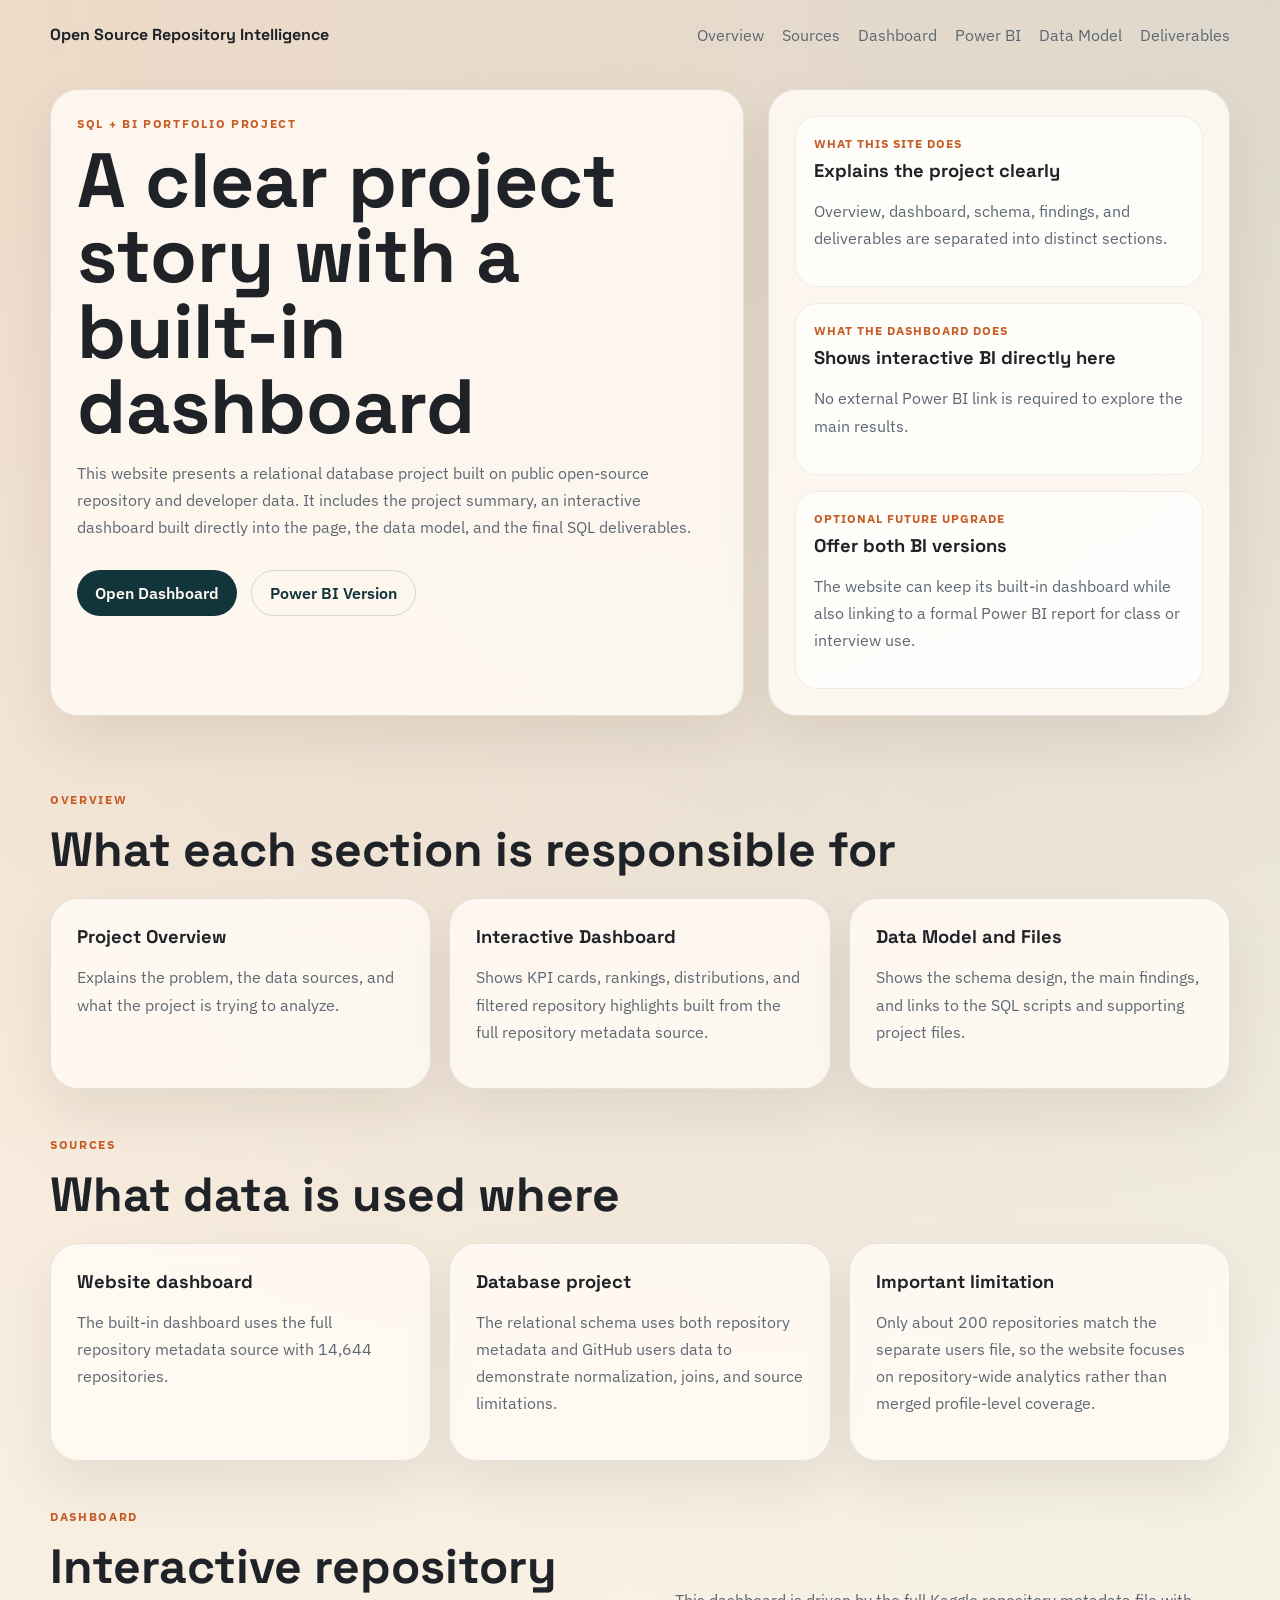
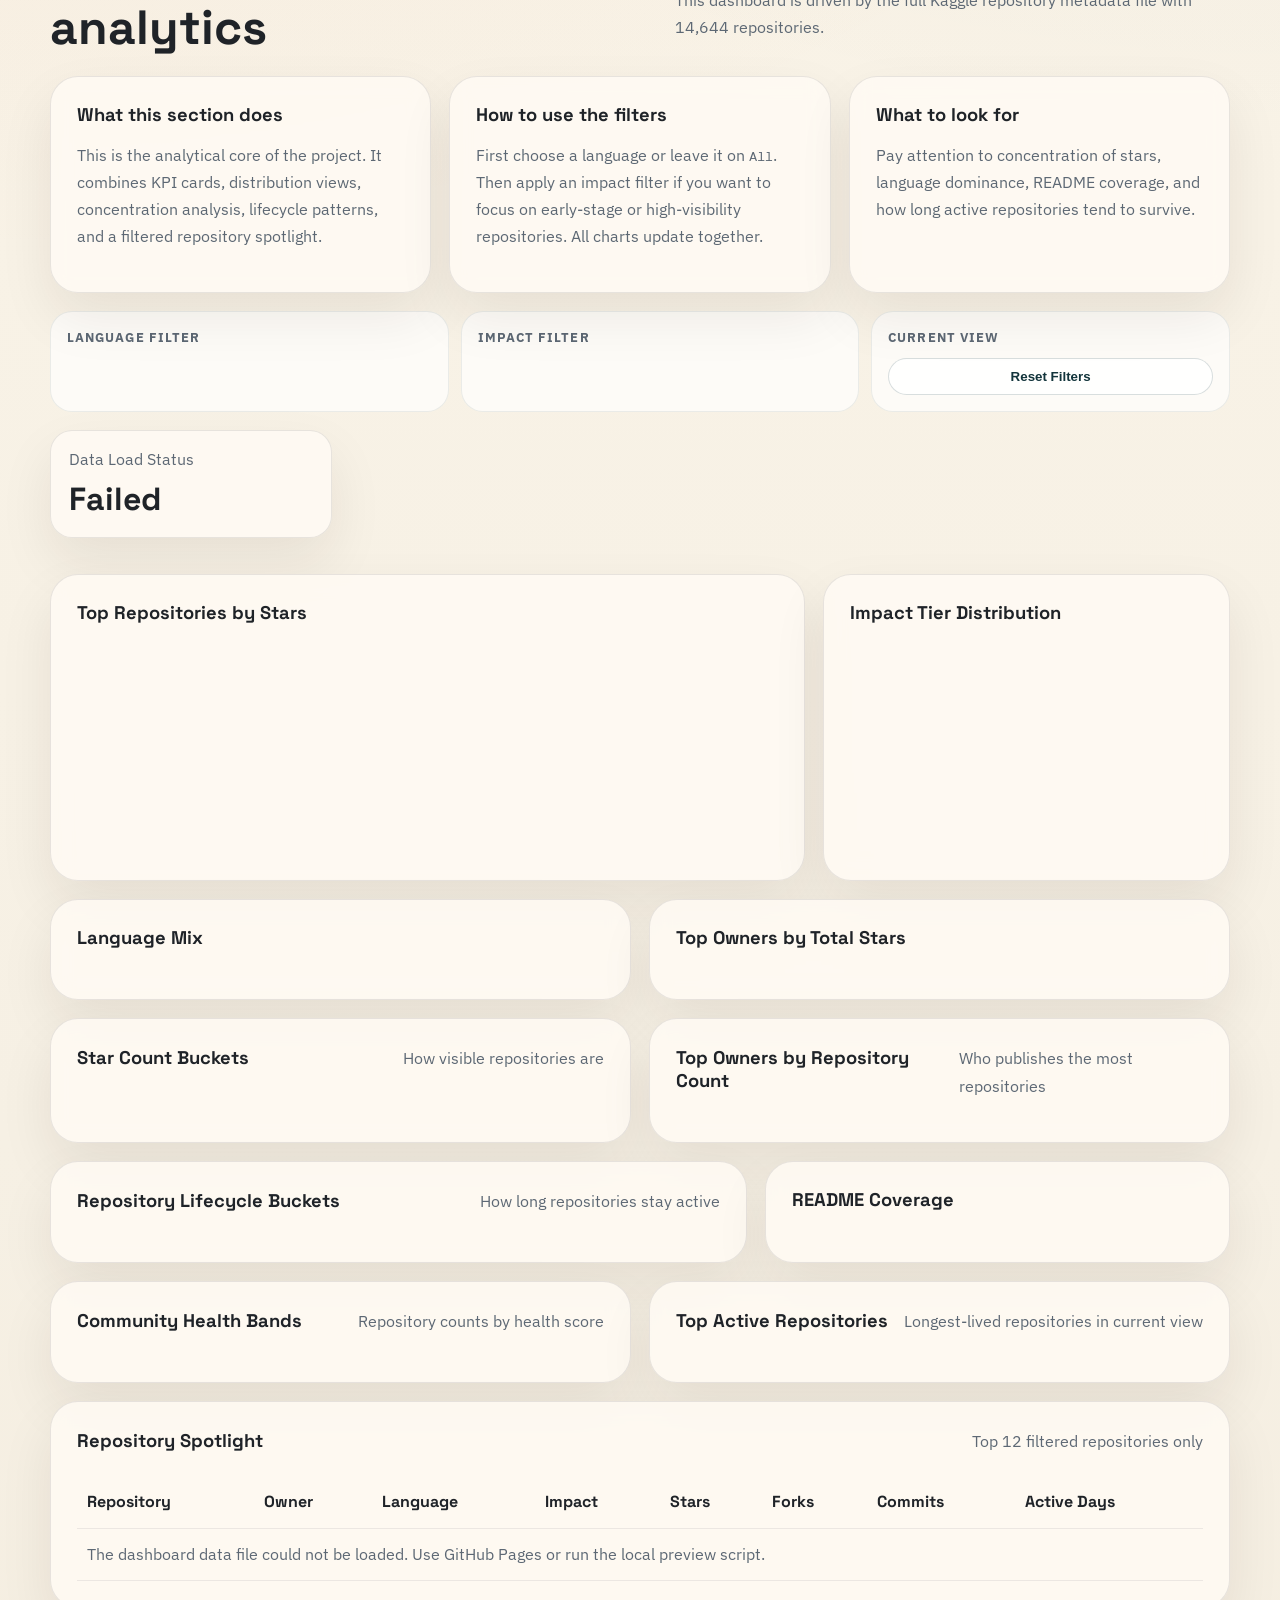
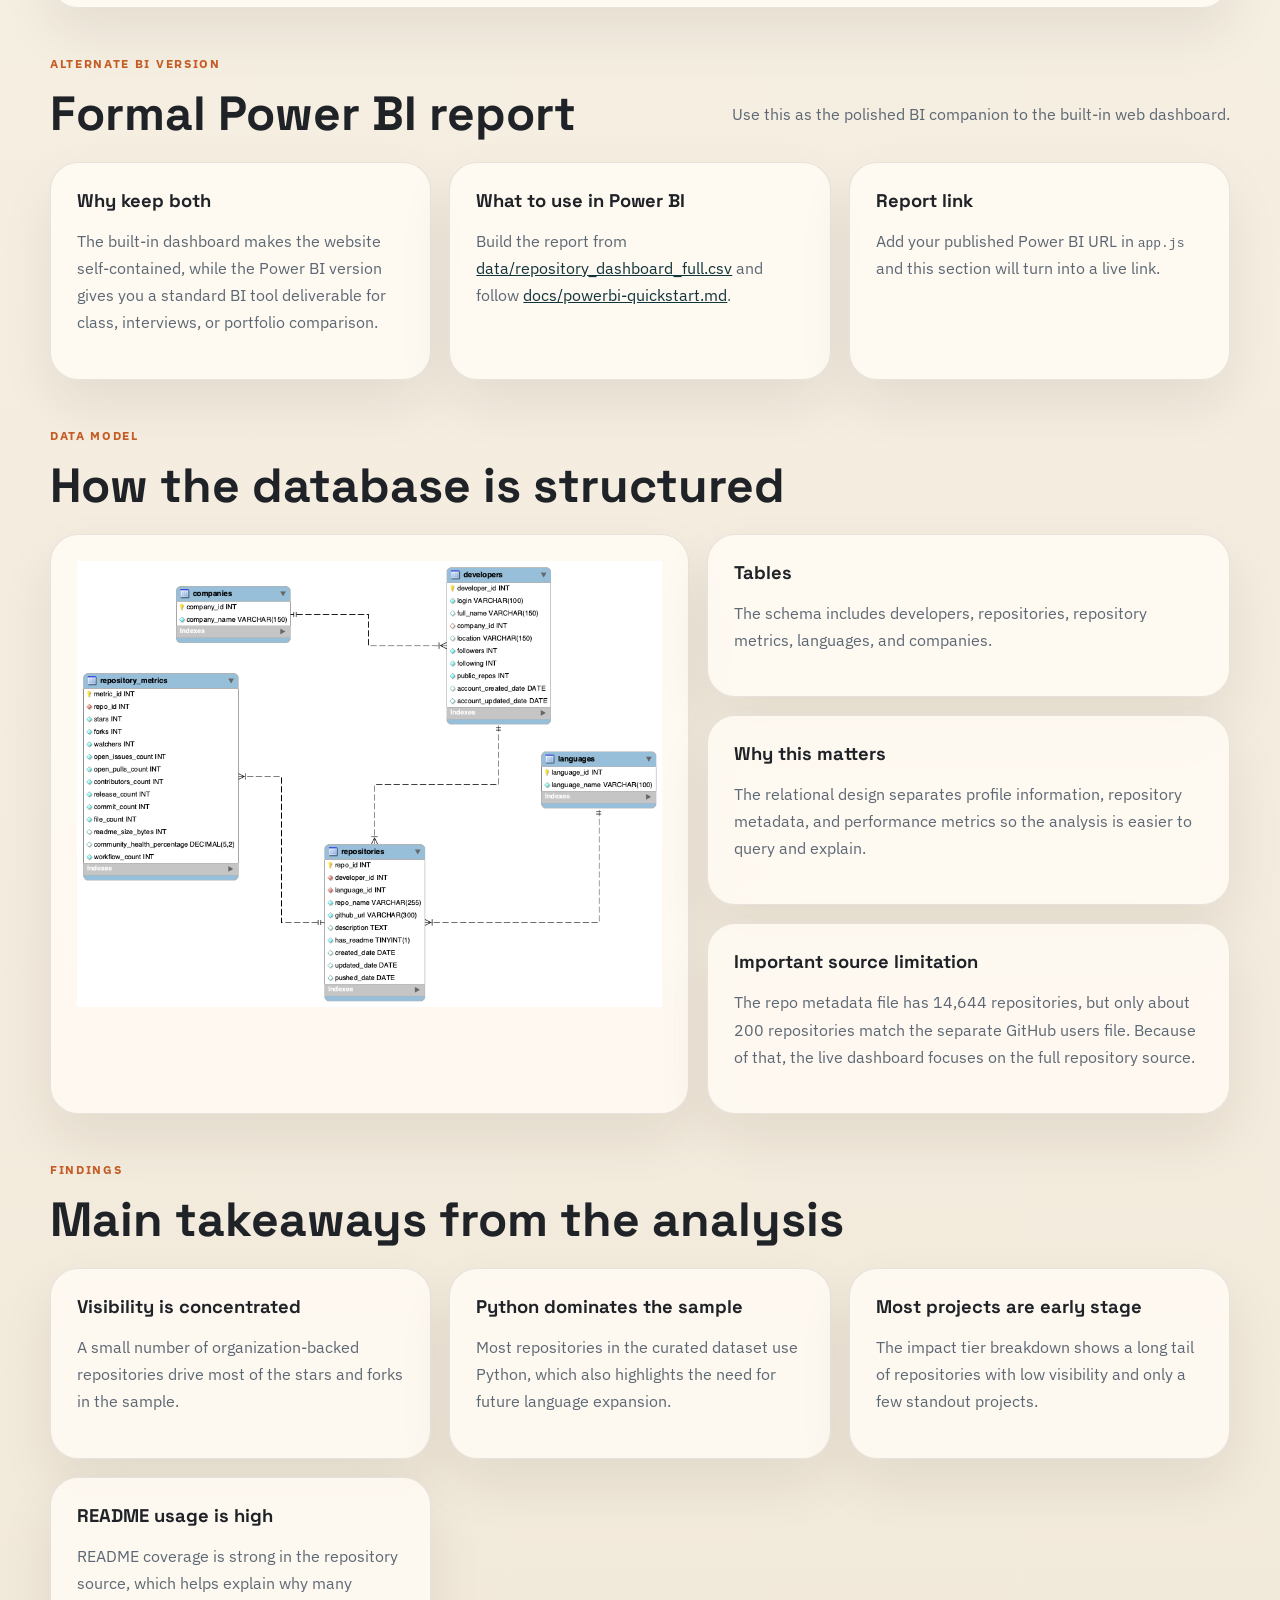
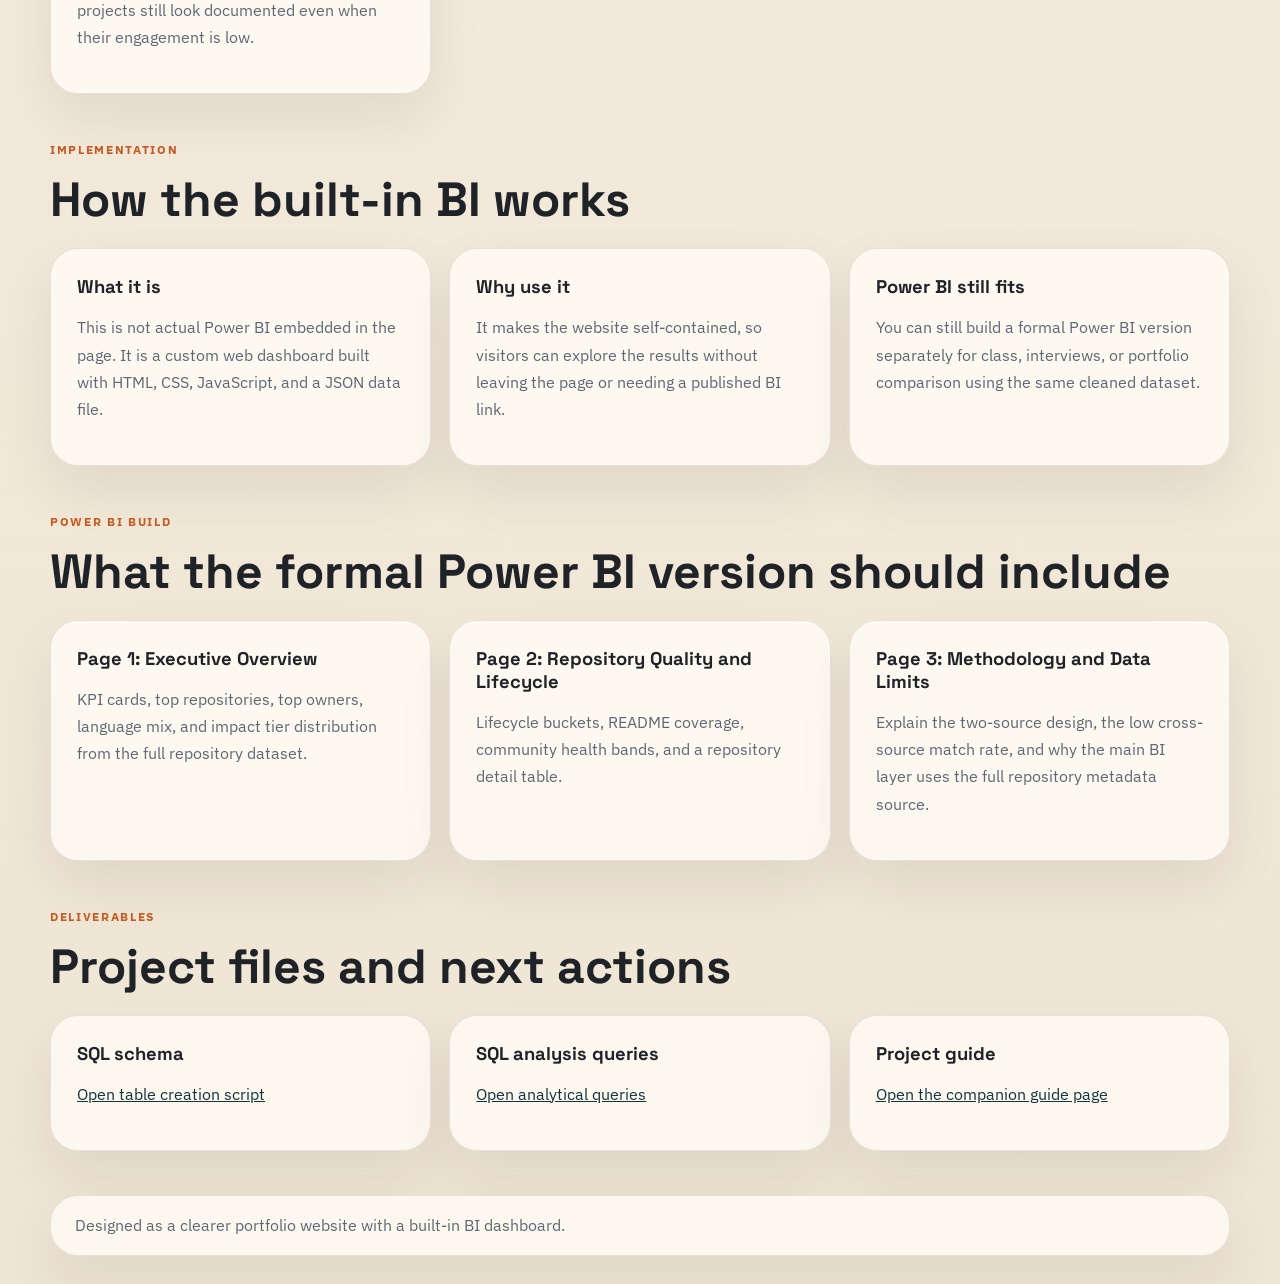
==== commit e12b4774: "Expand analytics dashboard and add Power BI companion structure" ====
--- a/index.html
+++ b/index.html
@@ -24,6 +24,7 @@
           <a href="#overview">Overview</a>
           <a href="#sources">Sources</a>
           <a href="#dashboard">Dashboard</a>
+          <a href="#powerbi-version">Power BI</a>
           <a href="#model">Data Model</a>
           <a href="#deliverables">Deliverables</a>
         </div>
@@ -41,7 +42,7 @@
           </p>
           <div class="cta-row">
             <a class="button primary" href="#dashboard">Open Dashboard</a>
-            <a class="button secondary" href="#deliverables">View Files</a>
+            <a class="button secondary" href="#powerbi-version">Power BI Version</a>
           </div>
         </div>
 
@@ -58,8 +59,8 @@
           </div>
           <div class="status-card">
             <span class="status-label">Optional future upgrade</span>
-            <strong>Add a Power BI embed later</strong>
-            <p>You can still publish a Power BI version later, but the website already works on its own.</p>
+            <strong>Offer both BI versions</strong>
+            <p>The website can keep its built-in dashboard while also linking to a formal Power BI report for class or interview use.</p>
           </div>
         </aside>
       </section>
@@ -139,12 +140,51 @@
           </p>
         </div>
 
+        <div class="dashboard-intro">
+          <article class="feature-card">
+            <h3>What this section does</h3>
+            <p>
+              This is the analytical core of the project. It combines KPI cards,
+              distribution views, concentration analysis, lifecycle patterns, and a
+              filtered repository spotlight.
+            </p>
+          </article>
+          <article class="feature-card">
+            <h3>How to use the filters</h3>
+            <p>
+              First choose a language or leave it on <code>All</code>. Then apply an
+              impact filter if you want to focus on early-stage or high-visibility
+              repositories. All charts update together.
+            </p>
+          </article>
+          <article class="feature-card">
+            <h3>What to look for</h3>
+            <p>
+              Pay attention to concentration of stars, language dominance, README
+              coverage, and how long active repositories tend to survive.
+            </p>
+          </article>
+        </div>
+
         <div class="filter-bar">
-          <div class="filter-group" id="language-filters"></div>
-          <div class="filter-group" id="impact-filters"></div>
+          <div class="filter-block">
+            <span class="filter-label">Language Filter</span>
+            <div class="filter-group" id="language-filters"></div>
+          </div>
+          <div class="filter-block">
+            <span class="filter-label">Impact Filter</span>
+            <div class="filter-group" id="impact-filters"></div>
+          </div>
+          <div class="filter-block filter-status">
+            <span class="filter-label">Current View</span>
+            <div id="filter-summary" class="filter-summary"></div>
+            <button id="reset-filters" class="filter-chip reset-chip" type="button">Reset Filters</button>
+          </div>
         </div>
 
         <div class="kpi-grid" id="kpi-grid"></div>
+
+        <div class="insight-summary" id="insight-summary"></div>
 
         <div class="viz-grid viz-grid-top">
           <article class="panel panel-wide">
@@ -176,9 +216,27 @@
 
           <article class="panel">
             <div class="panel-head">
-              <h3>Top Developers by Total Stars</h3>
+              <h3>Top Owners by Total Stars</h3>
             </div>
             <div id="developer-chart" class="bar-chart compact-chart"></div>
+          </article>
+        </div>
+
+        <div class="viz-grid">
+          <article class="panel">
+            <div class="panel-head">
+              <h3>Star Count Buckets</h3>
+              <span class="panel-subtitle">How visible repositories are</span>
+            </div>
+            <div id="stars-bucket-chart" class="bar-chart compact-chart"></div>
+          </article>
+
+          <article class="panel">
+            <div class="panel-head">
+              <h3>Top Owners by Repository Count</h3>
+              <span class="panel-subtitle">Who publishes the most repositories</span>
+            </div>
+            <div id="owner-volume-chart" class="bar-chart compact-chart"></div>
           </article>
         </div>
 
@@ -240,6 +298,44 @@
             </table>
           </div>
         </article>
+      </section>
+
+      <section class="section" id="powerbi-version">
+        <div class="section-heading split">
+          <div>
+            <p class="eyebrow">Alternate BI Version</p>
+            <h2>Formal Power BI report</h2>
+          </div>
+          <p class="section-note">
+            Use this as the polished BI companion to the built-in web dashboard.
+          </p>
+        </div>
+        <div class="feature-grid">
+          <article class="feature-card">
+            <h3>Why keep both</h3>
+            <p>
+              The built-in dashboard makes the website self-contained, while the
+              Power BI version gives you a standard BI tool deliverable for class,
+              interviews, or portfolio comparison.
+            </p>
+          </article>
+          <article class="feature-card">
+            <h3>What to use in Power BI</h3>
+            <p>
+              Build the report from
+              <a href="data/repository_dashboard_full.csv">data/repository_dashboard_full.csv</a>
+              and follow
+              <a href="docs/powerbi-quickstart.md">docs/powerbi-quickstart.md</a>.
+            </p>
+          </article>
+          <article class="feature-card">
+            <h3>Report link</h3>
+            <p id="powerbi-link-slot">
+              Add your published Power BI URL in <code>app.js</code> and this section
+              will turn into a live link.
+            </p>
+          </article>
+        </div>
       </section>
 
       <section class="section" id="model">
@@ -349,6 +445,36 @@
         </div>
       </section>
 
+      <section class="section" id="powerbi-plan">
+        <div class="section-heading">
+          <p class="eyebrow">Power BI Build</p>
+          <h2>What the formal Power BI version should include</h2>
+        </div>
+        <div class="feature-grid">
+          <article class="feature-card">
+            <h3>Page 1: Executive Overview</h3>
+            <p>
+              KPI cards, top repositories, top owners, language mix, and impact
+              tier distribution from the full repository dataset.
+            </p>
+          </article>
+          <article class="feature-card">
+            <h3>Page 2: Repository Quality and Lifecycle</h3>
+            <p>
+              Lifecycle buckets, README coverage, community health bands, and a
+              repository detail table.
+            </p>
+          </article>
+          <article class="feature-card">
+            <h3>Page 3: Methodology and Data Limits</h3>
+            <p>
+              Explain the two-source design, the low cross-source match rate, and
+              why the main BI layer uses the full repository metadata source.
+            </p>
+          </article>
+        </div>
+      </section>
+
       <section class="section" id="deliverables">
         <div class="section-heading">
           <p class="eyebrow">Deliverables</p>
--- a/styles.css
+++ b/styles.css
@@ -244,21 +244,56 @@
   grid-template-columns: repeat(3, minmax(0, 1fr));
 }
 
+.dashboard-intro,
+.insight-summary {
+  display: grid;
+  grid-template-columns: repeat(3, minmax(0, 1fr));
+  gap: 18px;
+  margin-bottom: 18px;
+}
+
 .dashboard-section {
   scroll-margin-top: 18px;
 }
 
 .filter-bar {
-  display: flex;
-  flex-wrap: wrap;
+  display: grid;
+  grid-template-columns: 1fr 1fr 0.9fr;
   gap: 12px;
   margin-bottom: 18px;
+}
+
+.filter-block {
+  padding: 16px;
+  border-radius: var(--radius-lg);
+  background: rgba(255, 255, 255, 0.68);
+  border: 1px solid rgba(18, 52, 59, 0.08);
 }
 
 .filter-group {
   display: flex;
   flex-wrap: wrap;
   gap: 10px;
+}
+
+.filter-label {
+  display: block;
+  margin-bottom: 10px;
+  color: var(--muted);
+  font-size: 0.84rem;
+  font-weight: 700;
+  text-transform: uppercase;
+  letter-spacing: 0.08em;
+}
+
+.filter-summary {
+  color: var(--ink);
+  font-weight: 700;
+  margin-bottom: 12px;
+}
+
+.reset-chip {
+  width: 100%;
 }
 
 .filter-chip {
@@ -336,6 +371,28 @@
   font-size: 1.7rem;
 }
 
+.insight-note {
+  padding: 18px;
+  border-radius: var(--radius-lg);
+  background: rgba(255, 255, 255, 0.76);
+  border: 1px solid rgba(18, 52, 59, 0.08);
+}
+
+.insight-note span {
+  display: block;
+  margin-bottom: 8px;
+  color: var(--accent);
+  font-size: 0.78rem;
+  text-transform: uppercase;
+  letter-spacing: 0.08em;
+  font-weight: 700;
+}
+
+.insight-note strong {
+  font-size: 1rem;
+  line-height: 1.6;
+}
+
 .panel-wide {
   min-width: 0;
 }
@@ -465,11 +522,14 @@
 @media (max-width: 980px) {
   .hero-grid,
   .feature-grid,
+  .dashboard-intro,
+  .insight-summary,
   .viz-grid,
   .viz-grid-top,
   .viz-grid-bottom,
   .model-grid,
-  .kpi-grid {
+  .kpi-grid,
+  .filter-bar {
     grid-template-columns: 1fr;
   }
 
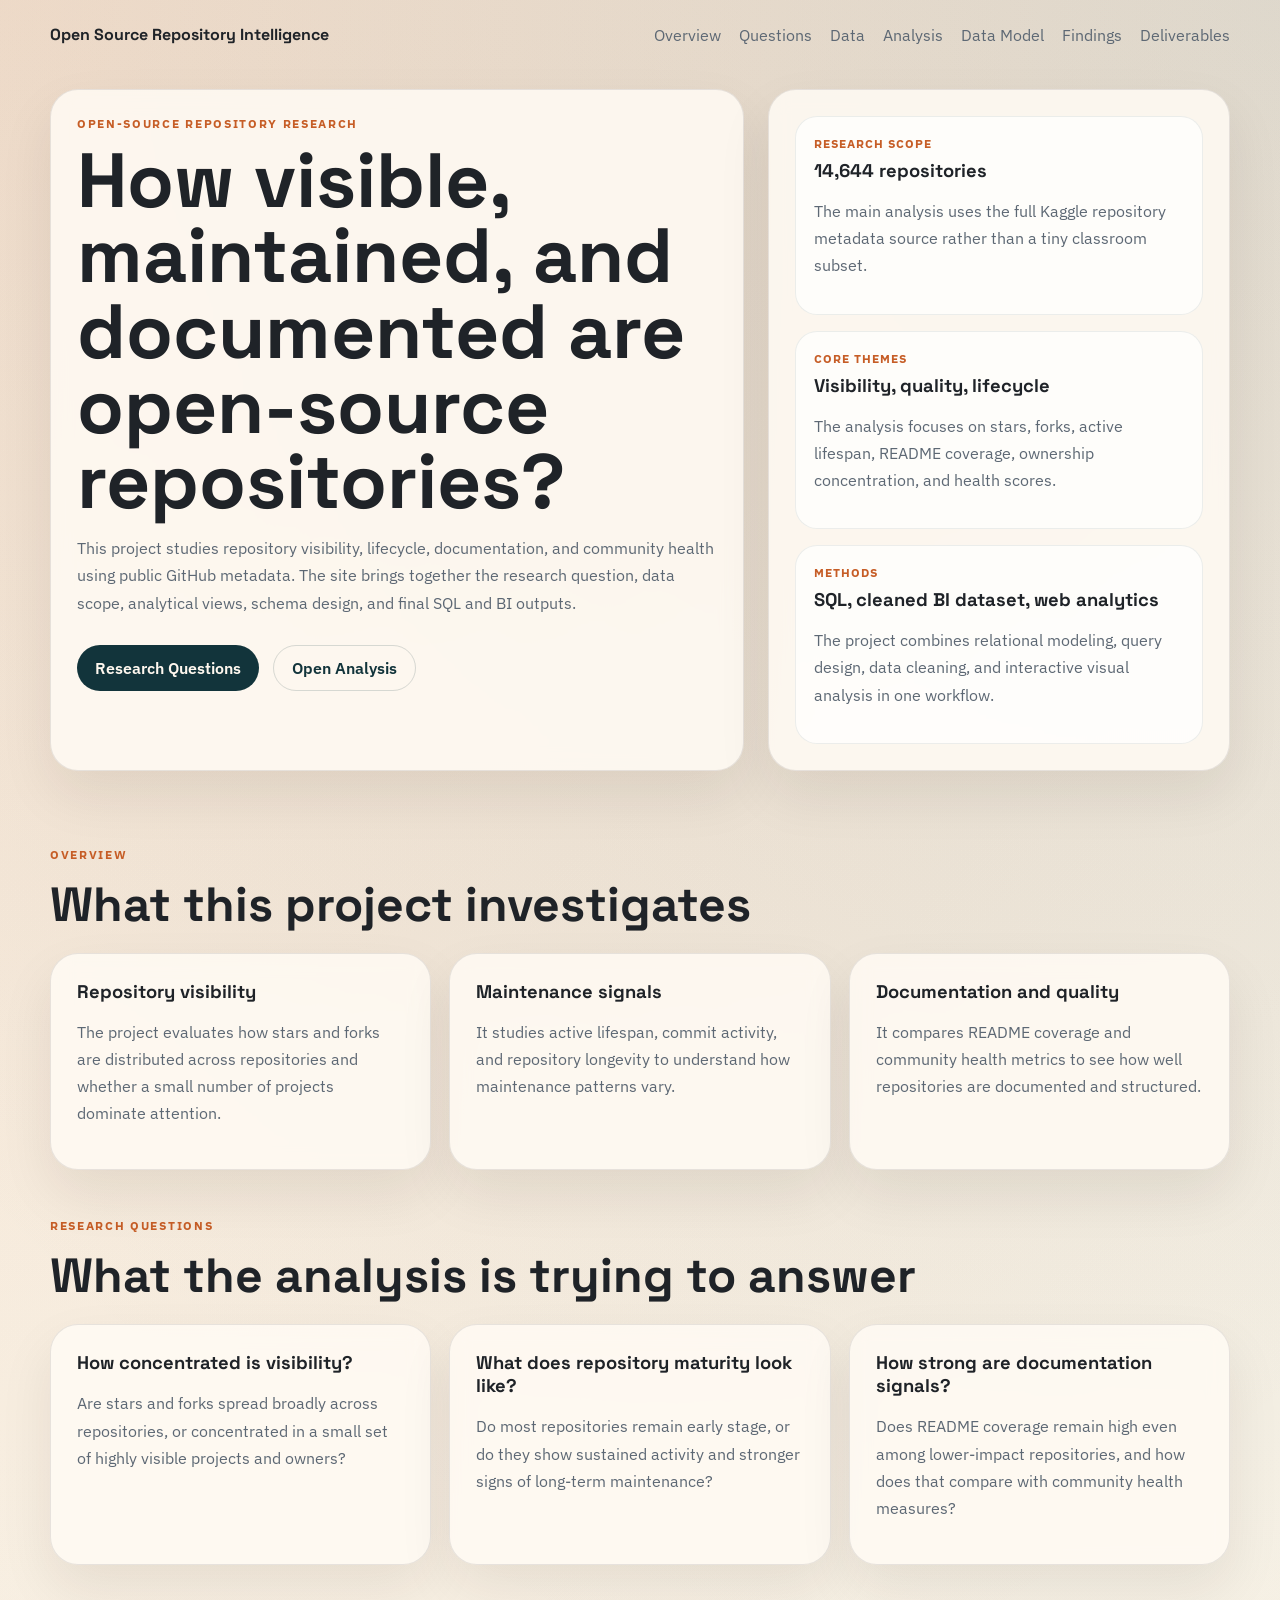
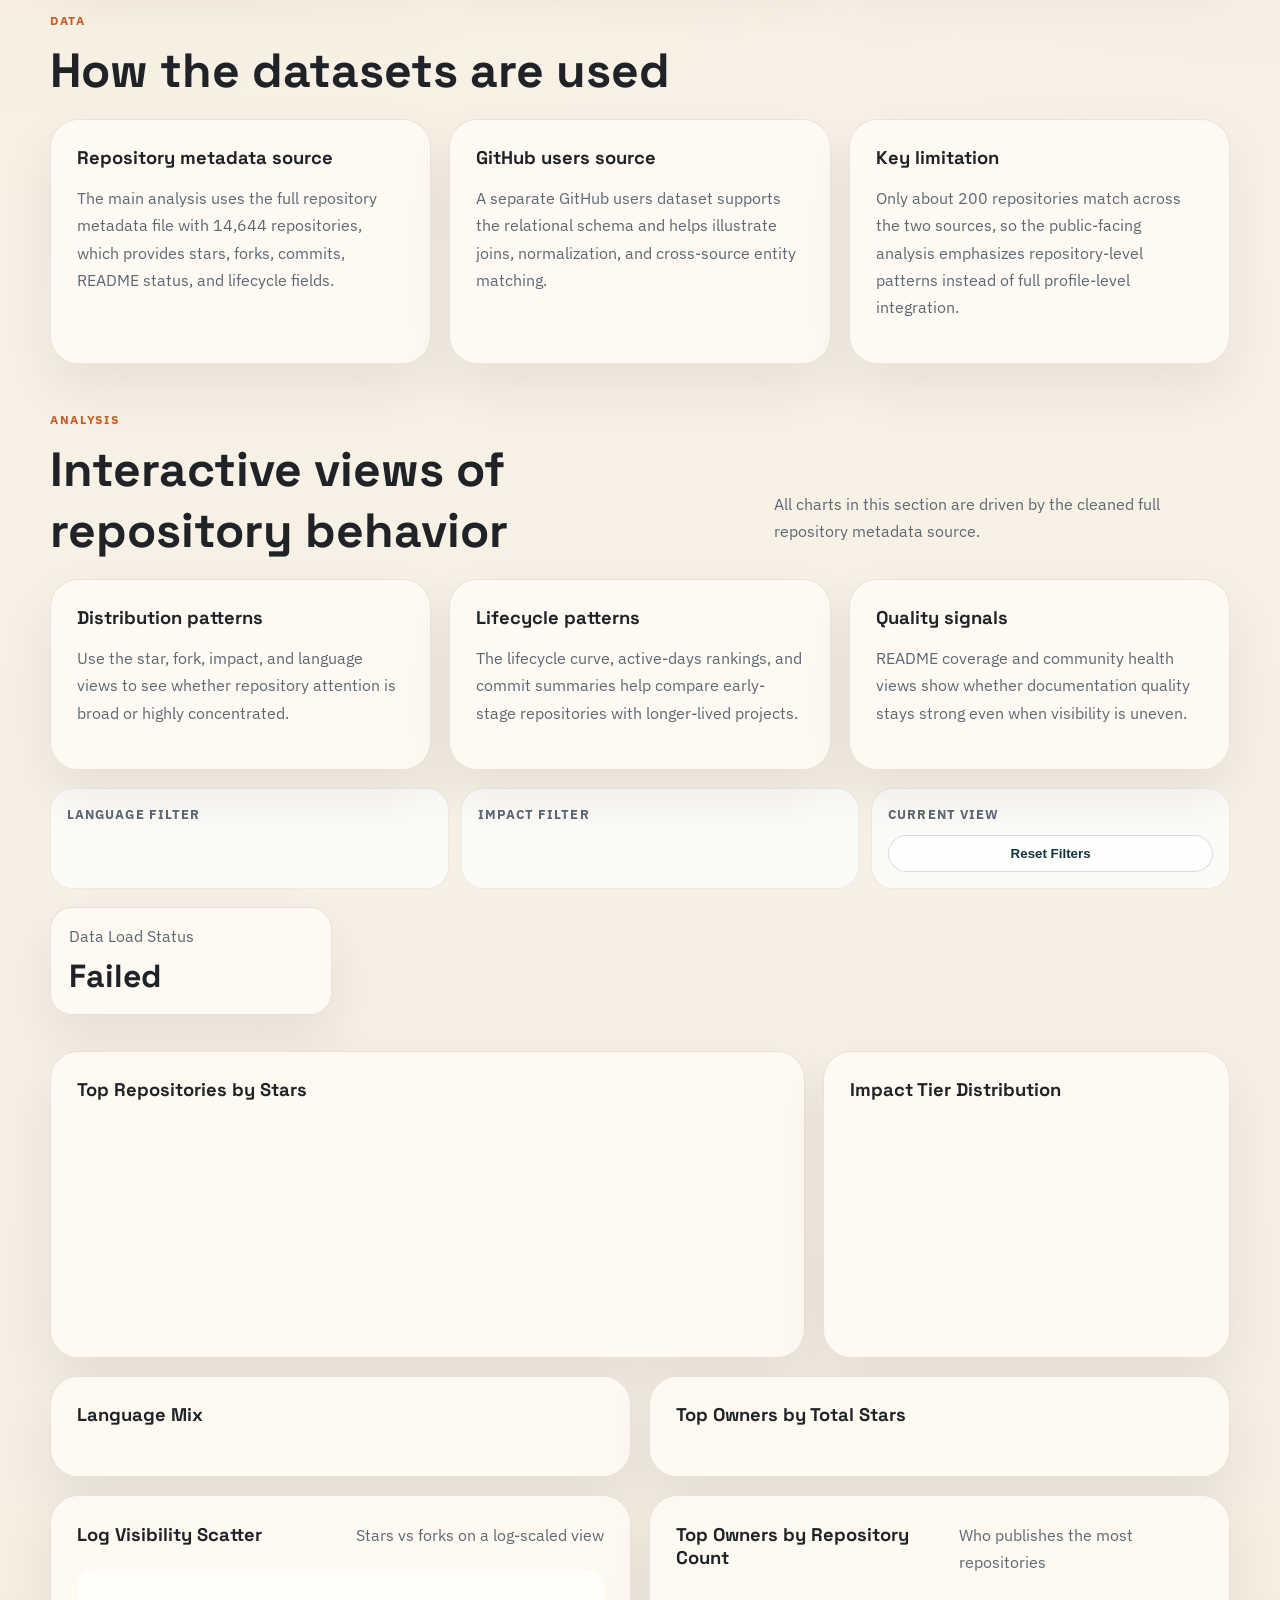
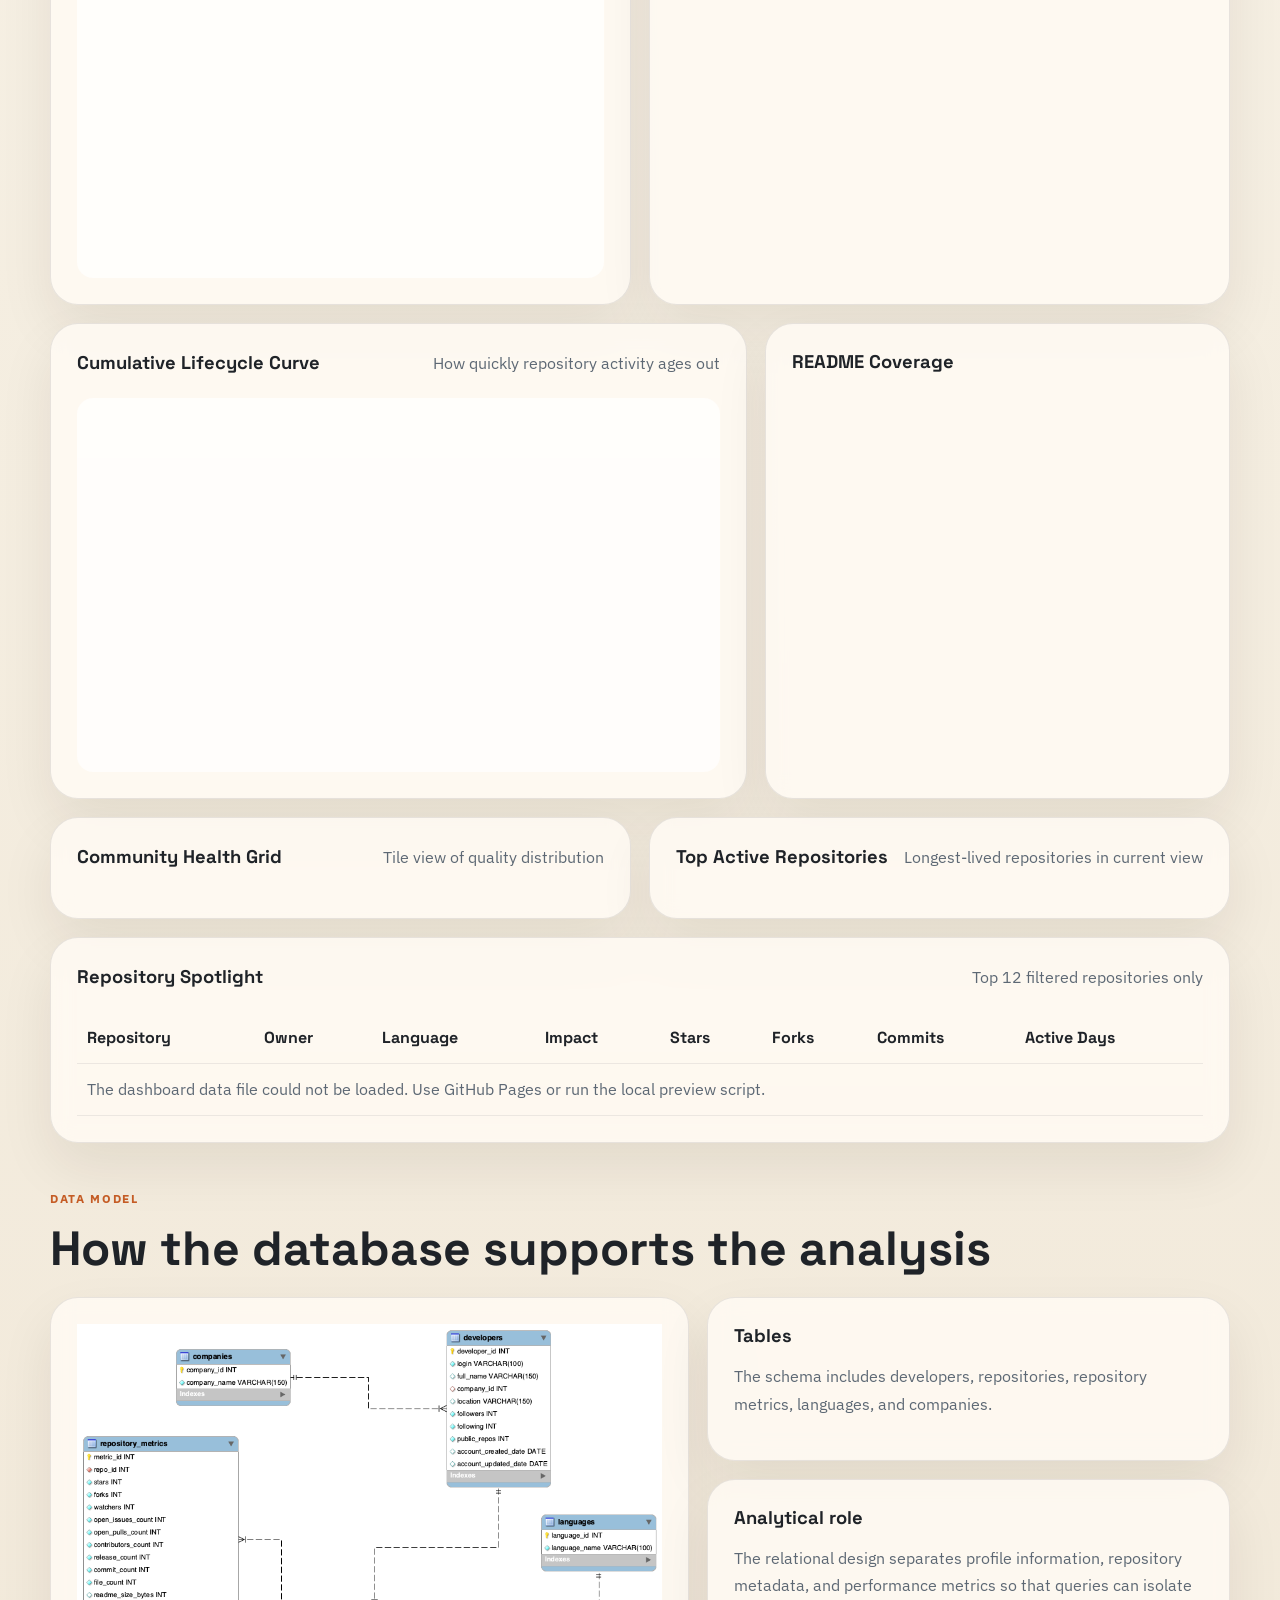
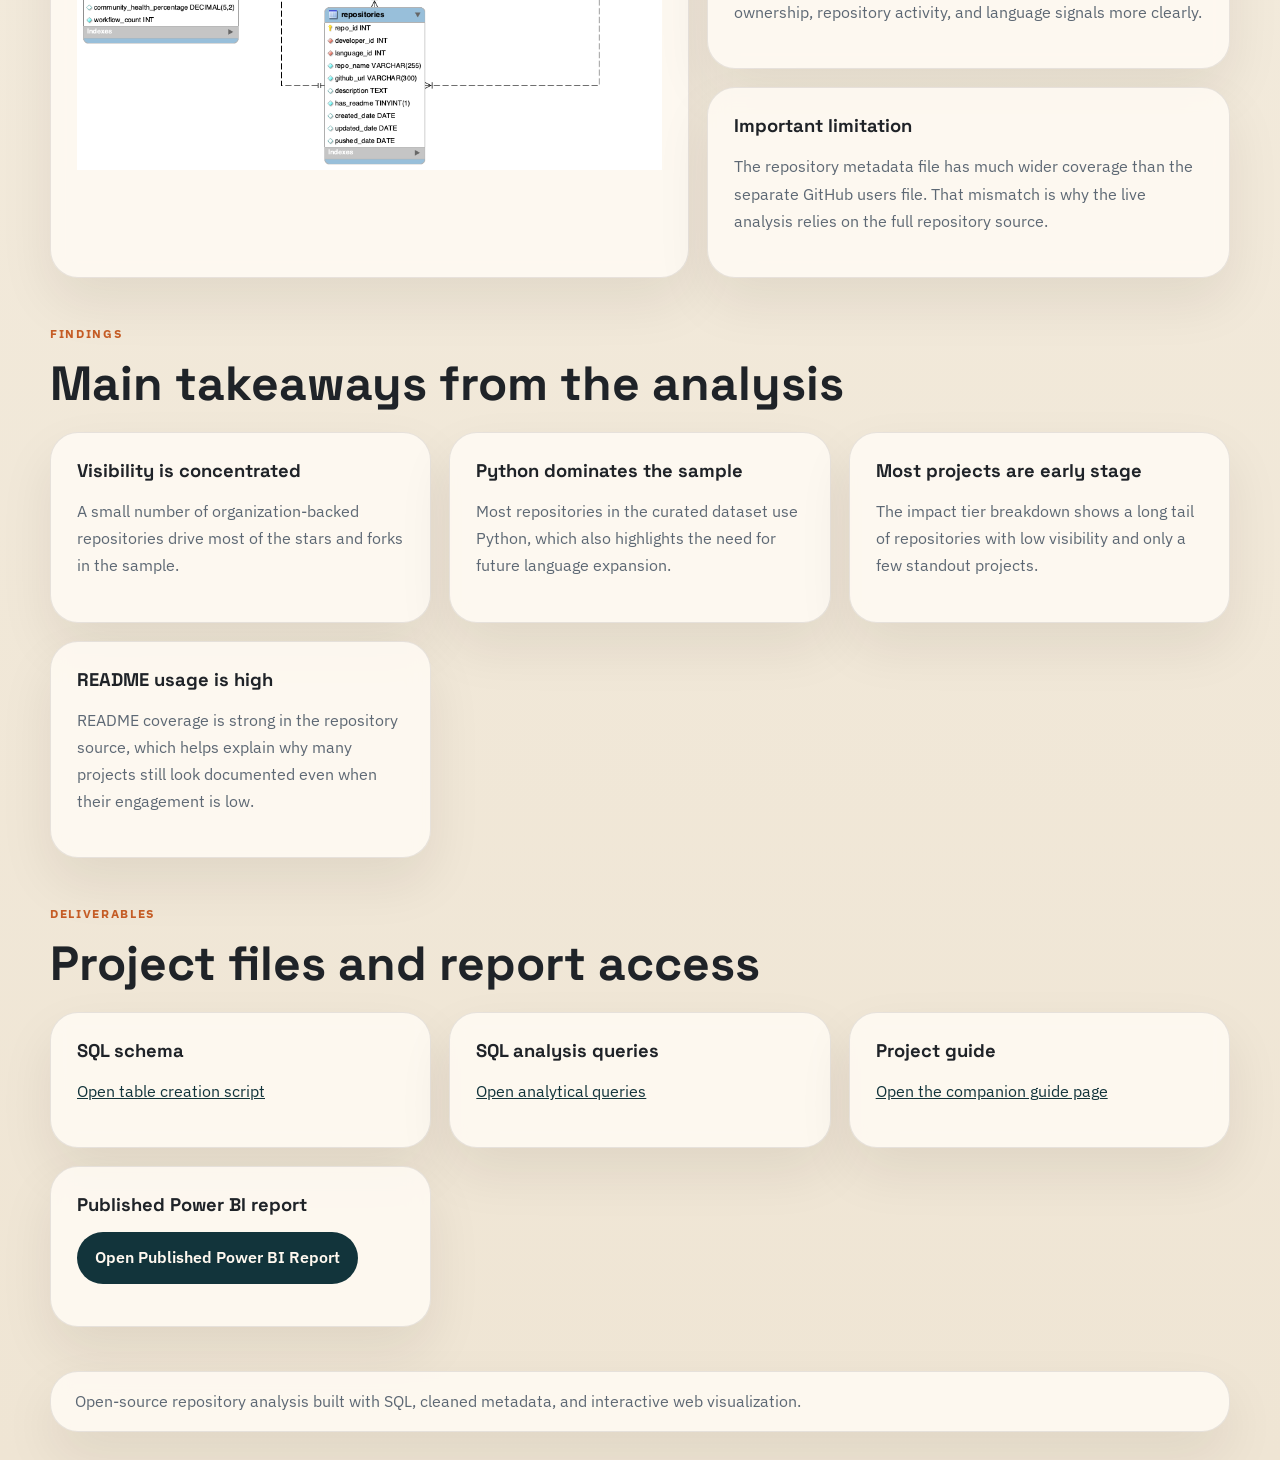
==== commit 2261630d: "Refocus homepage on research narrative" ====
--- a/index.html
+++ b/index.html
@@ -6,7 +6,7 @@
     <title>Open Source Repository Intelligence</title>
     <meta
       name="description"
-      content="Interactive portfolio website for a SQL and BI project on open-source repository activity."
+      content="Research website for a SQL and BI project on open-source repository activity and repository quality patterns."
     />
     <link rel="preconnect" href="https://fonts.googleapis.com" />
     <link rel="preconnect" href="https://fonts.gstatic.com" crossorigin />
@@ -22,45 +22,46 @@
         <div class="brand">Open Source Repository Intelligence</div>
         <div class="nav-links">
           <a href="#overview">Overview</a>
-          <a href="#sources">Sources</a>
-          <a href="#dashboard">Dashboard</a>
-          <a href="#powerbi-version">Power BI</a>
+          <a href="#questions">Questions</a>
+          <a href="#sources">Data</a>
+          <a href="#dashboard">Analysis</a>
           <a href="#model">Data Model</a>
+          <a href="#findings">Findings</a>
           <a href="#deliverables">Deliverables</a>
         </div>
       </nav>
 
       <section class="hero-grid">
         <div class="hero-copy">
-          <p class="eyebrow">SQL + BI Portfolio Project</p>
-          <h1>A clear project story with a built-in dashboard</h1>
+          <p class="eyebrow">Open-Source Repository Research</p>
+          <h1>How visible, maintained, and documented are open-source repositories?</h1>
           <p class="lede">
-            This website presents a relational database project built on public
-            open-source repository and developer data. It includes the project
-            summary, an interactive dashboard built directly into the page, the
-            data model, and the final SQL deliverables.
+            This project studies repository visibility, lifecycle, documentation,
+            and community health using public GitHub metadata. The site brings
+            together the research question, data scope, analytical views, schema
+            design, and final SQL and BI outputs.
           </p>
           <div class="cta-row">
-            <a class="button primary" href="#dashboard">Open Dashboard</a>
-            <a class="button secondary" href="#powerbi-version">Power BI Version</a>
+            <a class="button primary" href="#questions">Research Questions</a>
+            <a class="button secondary" href="#dashboard">Open Analysis</a>
           </div>
         </div>
 
         <aside class="hero-panel">
           <div class="status-card">
-            <span class="status-label">What this site does</span>
-            <strong>Explains the project clearly</strong>
-            <p>Overview, dashboard, schema, findings, and deliverables are separated into distinct sections.</p>
+            <span class="status-label">Research Scope</span>
+            <strong>14,644 repositories</strong>
+            <p>The main analysis uses the full Kaggle repository metadata source rather than a tiny classroom subset.</p>
           </div>
           <div class="status-card">
-            <span class="status-label">What the dashboard does</span>
-            <strong>Shows interactive BI directly here</strong>
-            <p>No external Power BI link is required to explore the main results.</p>
+            <span class="status-label">Core Themes</span>
+            <strong>Visibility, quality, lifecycle</strong>
+            <p>The analysis focuses on stars, forks, active lifespan, README coverage, ownership concentration, and health scores.</p>
           </div>
           <div class="status-card">
-            <span class="status-label">Optional future upgrade</span>
-            <strong>Offer both BI versions</strong>
-            <p>The website can keep its built-in dashboard while also linking to a formal Power BI report for class or interview use.</p>
+            <span class="status-label">Methods</span>
+            <strong>SQL, cleaned BI dataset, web analytics</strong>
+            <p>The project combines relational modeling, query design, data cleaning, and interactive visual analysis in one workflow.</p>
           </div>
         </aside>
       </section>
@@ -70,28 +71,52 @@
       <section class="section" id="overview">
         <div class="section-heading">
           <p class="eyebrow">Overview</p>
-          <h2>What each section is responsible for</h2>
+          <h2>What this project investigates</h2>
         </div>
         <div class="feature-grid">
           <article class="feature-card">
-            <h3>Project Overview</h3>
-            <p>
-              Explains the problem, the data sources, and what the project is trying
-              to analyze.
-            </p>
-          </article>
-          <article class="feature-card">
-            <h3>Interactive Dashboard</h3>
-            <p>
-              Shows KPI cards, rankings, distributions, and filtered repository
-              highlights built from the full repository metadata source.
-            </p>
-          </article>
-          <article class="feature-card">
-            <h3>Data Model and Files</h3>
-            <p>
-              Shows the schema design, the main findings, and links to the SQL
-              scripts and supporting project files.
+            <h3>Repository visibility</h3>
+            <p>
+              The project evaluates how stars and forks are distributed across repositories and whether a small number of projects dominate attention.
+            </p>
+          </article>
+          <article class="feature-card">
+            <h3>Maintenance signals</h3>
+            <p>
+              It studies active lifespan, commit activity, and repository longevity to understand how maintenance patterns vary.
+            </p>
+          </article>
+          <article class="feature-card">
+            <h3>Documentation and quality</h3>
+            <p>
+              It compares README coverage and community health metrics to see how well repositories are documented and structured.
+            </p>
+          </article>
+        </div>
+      </section>
+
+      <section class="section" id="questions">
+        <div class="section-heading">
+          <p class="eyebrow">Research Questions</p>
+          <h2>What the analysis is trying to answer</h2>
+        </div>
+        <div class="feature-grid">
+          <article class="feature-card">
+            <h3>How concentrated is visibility?</h3>
+            <p>
+              Are stars and forks spread broadly across repositories, or concentrated in a small set of highly visible projects and owners?
+            </p>
+          </article>
+          <article class="feature-card">
+            <h3>What does repository maturity look like?</h3>
+            <p>
+              Do most repositories remain early stage, or do they show sustained activity and stronger signs of long-term maintenance?
+            </p>
+          </article>
+          <article class="feature-card">
+            <h3>How strong are documentation signals?</h3>
+            <p>
+              Does README coverage remain high even among lower-impact repositories, and how does that compare with community health measures?
             </p>
           </article>
         </div>
@@ -99,30 +124,26 @@
 
       <section class="section" id="sources">
         <div class="section-heading">
-          <p class="eyebrow">Sources</p>
-          <h2>What data is used where</h2>
+          <p class="eyebrow">Data</p>
+          <h2>How the datasets are used</h2>
         </div>
         <div class="feature-grid">
           <article class="feature-card">
-            <h3>Website dashboard</h3>
-            <p>
-              The built-in dashboard uses the full repository metadata source with
-              14,644 repositories.
-            </p>
-          </article>
-          <article class="feature-card">
-            <h3>Database project</h3>
-            <p>
-              The relational schema uses both repository metadata and GitHub users
-              data to demonstrate normalization, joins, and source limitations.
-            </p>
-          </article>
-          <article class="feature-card">
-            <h3>Important limitation</h3>
-            <p>
-              Only about 200 repositories match the separate users file, so the
-              website focuses on repository-wide analytics rather than merged
-              profile-level coverage.
+            <h3>Repository metadata source</h3>
+            <p>
+              The main analysis uses the full repository metadata file with 14,644 repositories, which provides stars, forks, commits, README status, and lifecycle fields.
+            </p>
+          </article>
+          <article class="feature-card">
+            <h3>GitHub users source</h3>
+            <p>
+              A separate GitHub users dataset supports the relational schema and helps illustrate joins, normalization, and cross-source entity matching.
+            </p>
+          </article>
+          <article class="feature-card">
+            <h3>Key limitation</h3>
+            <p>
+              Only about 200 repositories match across the two sources, so the public-facing analysis emphasizes repository-level patterns instead of full profile-level integration.
             </p>
           </article>
         </div>
@@ -131,37 +152,31 @@
       <section class="section dashboard-section" id="dashboard">
         <div class="section-heading split">
           <div>
-            <p class="eyebrow">Dashboard</p>
-            <h2>Interactive repository analytics</h2>
+            <p class="eyebrow">Analysis</p>
+            <h2>Interactive views of repository behavior</h2>
           </div>
           <p class="section-note">
-            This dashboard is driven by the full Kaggle repository metadata file
-            with 14,644 repositories.
+            All charts in this section are driven by the cleaned full repository metadata source.
           </p>
         </div>
 
         <div class="dashboard-intro">
           <article class="feature-card">
-            <h3>What this section does</h3>
-            <p>
-              This is the analytical core of the project. It combines KPI cards,
-              distribution views, concentration analysis, lifecycle patterns, and a
-              filtered repository spotlight.
-            </p>
-          </article>
-          <article class="feature-card">
-            <h3>How to use the filters</h3>
-            <p>
-              First choose a language or leave it on <code>All</code>. Then apply an
-              impact filter if you want to focus on early-stage or high-visibility
-              repositories. All charts update together.
-            </p>
-          </article>
-          <article class="feature-card">
-            <h3>What to look for</h3>
-            <p>
-              Pay attention to concentration of stars, language dominance, README
-              coverage, and how long active repositories tend to survive.
+            <h3>Distribution patterns</h3>
+            <p>
+              Use the star, fork, impact, and language views to see whether repository attention is broad or highly concentrated.
+            </p>
+          </article>
+          <article class="feature-card">
+            <h3>Lifecycle patterns</h3>
+            <p>
+              The lifecycle curve, active-days rankings, and commit summaries help compare early-stage repositories with longer-lived projects.
+            </p>
+          </article>
+          <article class="feature-card">
+            <h3>Quality signals</h3>
+            <p>
+              README coverage and community health views show whether documentation quality stays strong even when visibility is uneven.
             </p>
           </article>
         </div>
@@ -225,10 +240,12 @@
         <div class="viz-grid">
           <article class="panel">
             <div class="panel-head">
-              <h3>Star Count Buckets</h3>
-              <span class="panel-subtitle">How visible repositories are</span>
-            </div>
-            <div id="stars-bucket-chart" class="bar-chart compact-chart"></div>
+              <h3>Log Visibility Scatter</h3>
+              <span class="panel-subtitle">Stars vs forks on a log-scaled view</span>
+            </div>
+            <div class="svg-shell">
+              <svg id="visibility-scatter" viewBox="0 0 560 320" aria-label="Log visibility scatter plot"></svg>
+            </div>
           </article>
 
           <article class="panel">
@@ -243,10 +260,12 @@
         <div class="viz-grid viz-grid-bottom">
           <article class="panel panel-wide">
             <div class="panel-head">
-              <h3>Repository Lifecycle Buckets</h3>
-              <span class="panel-subtitle">How long repositories stay active</span>
-            </div>
-            <div id="lifecycle-chart" class="bar-chart"></div>
+              <h3>Cumulative Lifecycle Curve</h3>
+              <span class="panel-subtitle">How quickly repository activity ages out</span>
+            </div>
+            <div class="svg-shell">
+              <svg id="lifecycle-line" viewBox="0 0 560 320" aria-label="Lifecycle line chart"></svg>
+            </div>
           </article>
 
           <article class="panel">
@@ -260,10 +279,10 @@
         <div class="viz-grid">
           <article class="panel">
             <div class="panel-head">
-              <h3>Community Health Bands</h3>
-              <span class="panel-subtitle">Repository counts by health score</span>
-            </div>
-            <div id="health-chart" class="bar-chart compact-chart"></div>
+              <h3>Community Health Grid</h3>
+              <span class="panel-subtitle">Tile view of quality distribution</span>
+            </div>
+            <div id="health-grid" class="health-grid"></div>
           </article>
 
           <article class="panel">
@@ -300,48 +319,10 @@
         </article>
       </section>
 
-      <section class="section" id="powerbi-version">
-        <div class="section-heading split">
-          <div>
-            <p class="eyebrow">Alternate BI Version</p>
-            <h2>Formal Power BI report</h2>
-          </div>
-          <p class="section-note">
-            Use this as the polished BI companion to the built-in web dashboard.
-          </p>
-        </div>
-        <div class="feature-grid">
-          <article class="feature-card">
-            <h3>Why keep both</h3>
-            <p>
-              The built-in dashboard makes the website self-contained, while the
-              Power BI version gives you a standard BI tool deliverable for class,
-              interviews, or portfolio comparison.
-            </p>
-          </article>
-          <article class="feature-card">
-            <h3>What to use in Power BI</h3>
-            <p>
-              Build the report from
-              <a href="data/repository_dashboard_full.csv">data/repository_dashboard_full.csv</a>
-              and follow
-              <a href="docs/powerbi-quickstart.md">docs/powerbi-quickstart.md</a>.
-            </p>
-          </article>
-          <article class="feature-card">
-            <h3>Report link</h3>
-            <p id="powerbi-link-slot">
-              Add your published Power BI URL in <code>app.js</code> and this section
-              will turn into a live link.
-            </p>
-          </article>
-        </div>
-      </section>
-
       <section class="section" id="model">
         <div class="section-heading">
           <p class="eyebrow">Data Model</p>
-          <h2>How the database is structured</h2>
+          <h2>How the database supports the analysis</h2>
         </div>
         <div class="model-grid">
           <div class="diagram-card">
@@ -359,19 +340,15 @@
               </p>
             </article>
             <article class="feature-card">
-              <h3>Why this matters</h3>
+              <h3>Analytical role</h3>
               <p>
-                The relational design separates profile information, repository
-                metadata, and performance metrics so the analysis is easier to query
-                and explain.
+                The relational design separates profile information, repository metadata, and performance metrics so that queries can isolate ownership, repository activity, and language signals more clearly.
               </p>
             </article>
             <article class="feature-card">
-              <h3>Important source limitation</h3>
+              <h3>Important limitation</h3>
               <p>
-                The repo metadata file has 14,644 repositories, but only about 200
-                repositories match the separate GitHub users file. Because of that,
-                the live dashboard focuses on the full repository source.
+                The repository metadata file has much wider coverage than the separate GitHub users file. That mismatch is why the live analysis relies on the full repository source.
               </p>
             </article>
           </div>
@@ -415,70 +392,10 @@
         </div>
       </section>
 
-      <section class="section" id="implementation">
-        <div class="section-heading">
-          <p class="eyebrow">Implementation</p>
-          <h2>How the built-in BI works</h2>
-        </div>
-        <div class="feature-grid">
-          <article class="feature-card">
-            <h3>What it is</h3>
-            <p>
-              This is not actual Power BI embedded in the page. It is a custom web
-              dashboard built with HTML, CSS, JavaScript, and a JSON data file.
-            </p>
-          </article>
-          <article class="feature-card">
-            <h3>Why use it</h3>
-            <p>
-              It makes the website self-contained, so visitors can explore the
-              results without leaving the page or needing a published BI link.
-            </p>
-          </article>
-          <article class="feature-card">
-            <h3>Power BI still fits</h3>
-            <p>
-              You can still build a formal Power BI version separately for class,
-              interviews, or portfolio comparison using the same cleaned dataset.
-            </p>
-          </article>
-        </div>
-      </section>
-
-      <section class="section" id="powerbi-plan">
-        <div class="section-heading">
-          <p class="eyebrow">Power BI Build</p>
-          <h2>What the formal Power BI version should include</h2>
-        </div>
-        <div class="feature-grid">
-          <article class="feature-card">
-            <h3>Page 1: Executive Overview</h3>
-            <p>
-              KPI cards, top repositories, top owners, language mix, and impact
-              tier distribution from the full repository dataset.
-            </p>
-          </article>
-          <article class="feature-card">
-            <h3>Page 2: Repository Quality and Lifecycle</h3>
-            <p>
-              Lifecycle buckets, README coverage, community health bands, and a
-              repository detail table.
-            </p>
-          </article>
-          <article class="feature-card">
-            <h3>Page 3: Methodology and Data Limits</h3>
-            <p>
-              Explain the two-source design, the low cross-source match rate, and
-              why the main BI layer uses the full repository metadata source.
-            </p>
-          </article>
-        </div>
-      </section>
-
       <section class="section" id="deliverables">
         <div class="section-heading">
           <p class="eyebrow">Deliverables</p>
-          <h2>Project files and next actions</h2>
+          <h2>Project files and report access</h2>
         </div>
         <div class="feature-grid">
           <article class="feature-card">
@@ -493,12 +410,19 @@
             <h3>Project guide</h3>
             <p><a href="guide.html">Open the companion guide page</a></p>
           </article>
+          <article class="feature-card">
+            <h3>Published Power BI report</h3>
+            <p id="powerbi-link-slot">
+              Add your published Power BI URL in <code>app.js</code> and this section
+              will turn into a live link.
+            </p>
+          </article>
         </div>
       </section>
     </main>
 
     <footer class="footer">
-      <p>Designed as a clearer portfolio website with a built-in BI dashboard.</p>
+      <p>Open-source repository analysis built with SQL, cleaned metadata, and interactive web visualization.</p>
     </footer>
 
     <script src="app.js"></script>
--- a/styles.css
+++ b/styles.css
@@ -435,6 +435,20 @@
   background: linear-gradient(90deg, var(--ink), var(--accent));
 }
 
+.svg-shell {
+  width: 100%;
+  overflow: hidden;
+  border-radius: var(--radius-md);
+  background: rgba(255, 255, 255, 0.66);
+  padding: 8px;
+}
+
+.svg-shell svg {
+  width: 100%;
+  height: auto;
+  display: block;
+}
+
 .donut-wrap {
   display: grid;
   gap: 16px;
@@ -479,6 +493,29 @@
   width: 14px;
   height: 14px;
   border-radius: 50%;
+}
+
+.health-grid {
+  display: grid;
+  gap: 16px;
+}
+
+.health-tiles {
+  display: grid;
+  grid-template-columns: repeat(12, minmax(0, 1fr));
+  gap: 6px;
+}
+
+.health-tile {
+  width: 100%;
+  aspect-ratio: 1;
+  border-radius: 6px;
+  display: block;
+}
+
+.health-key {
+  display: grid;
+  gap: 10px;
 }
 
 .table-panel {
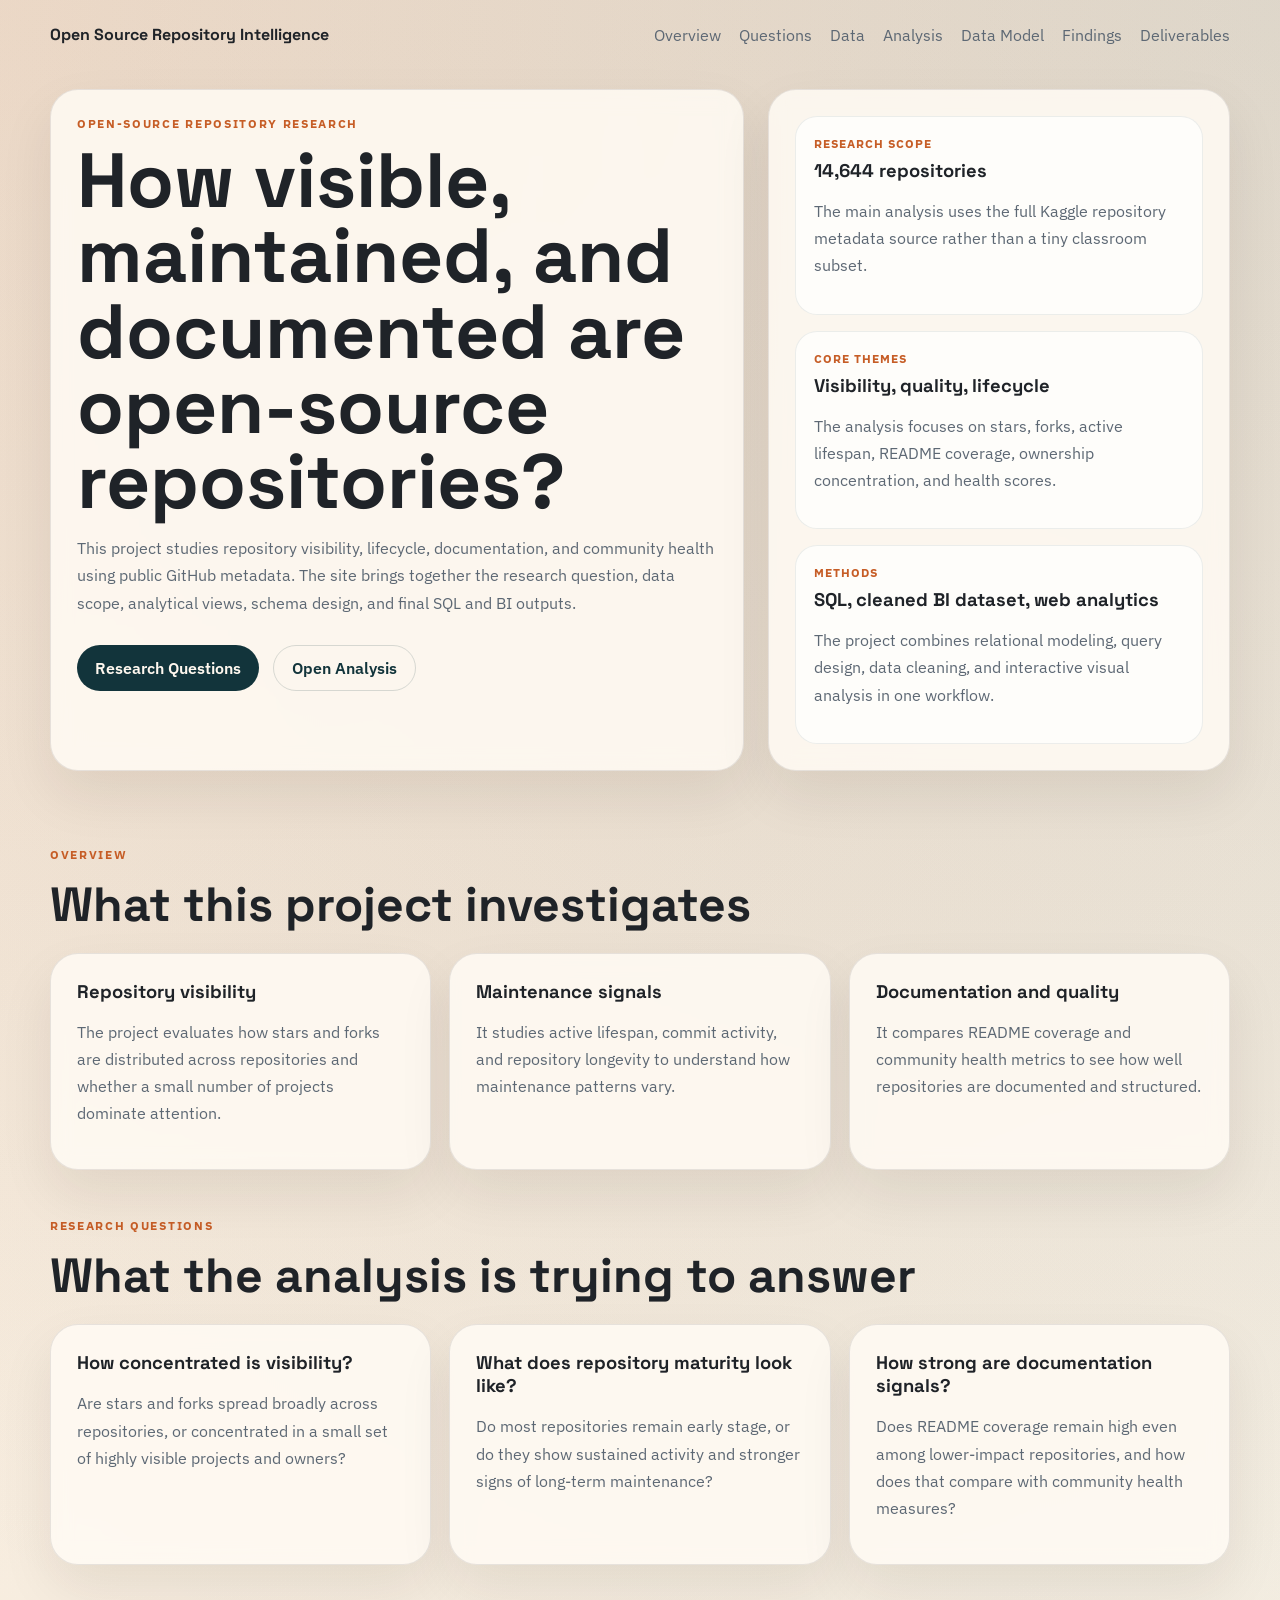
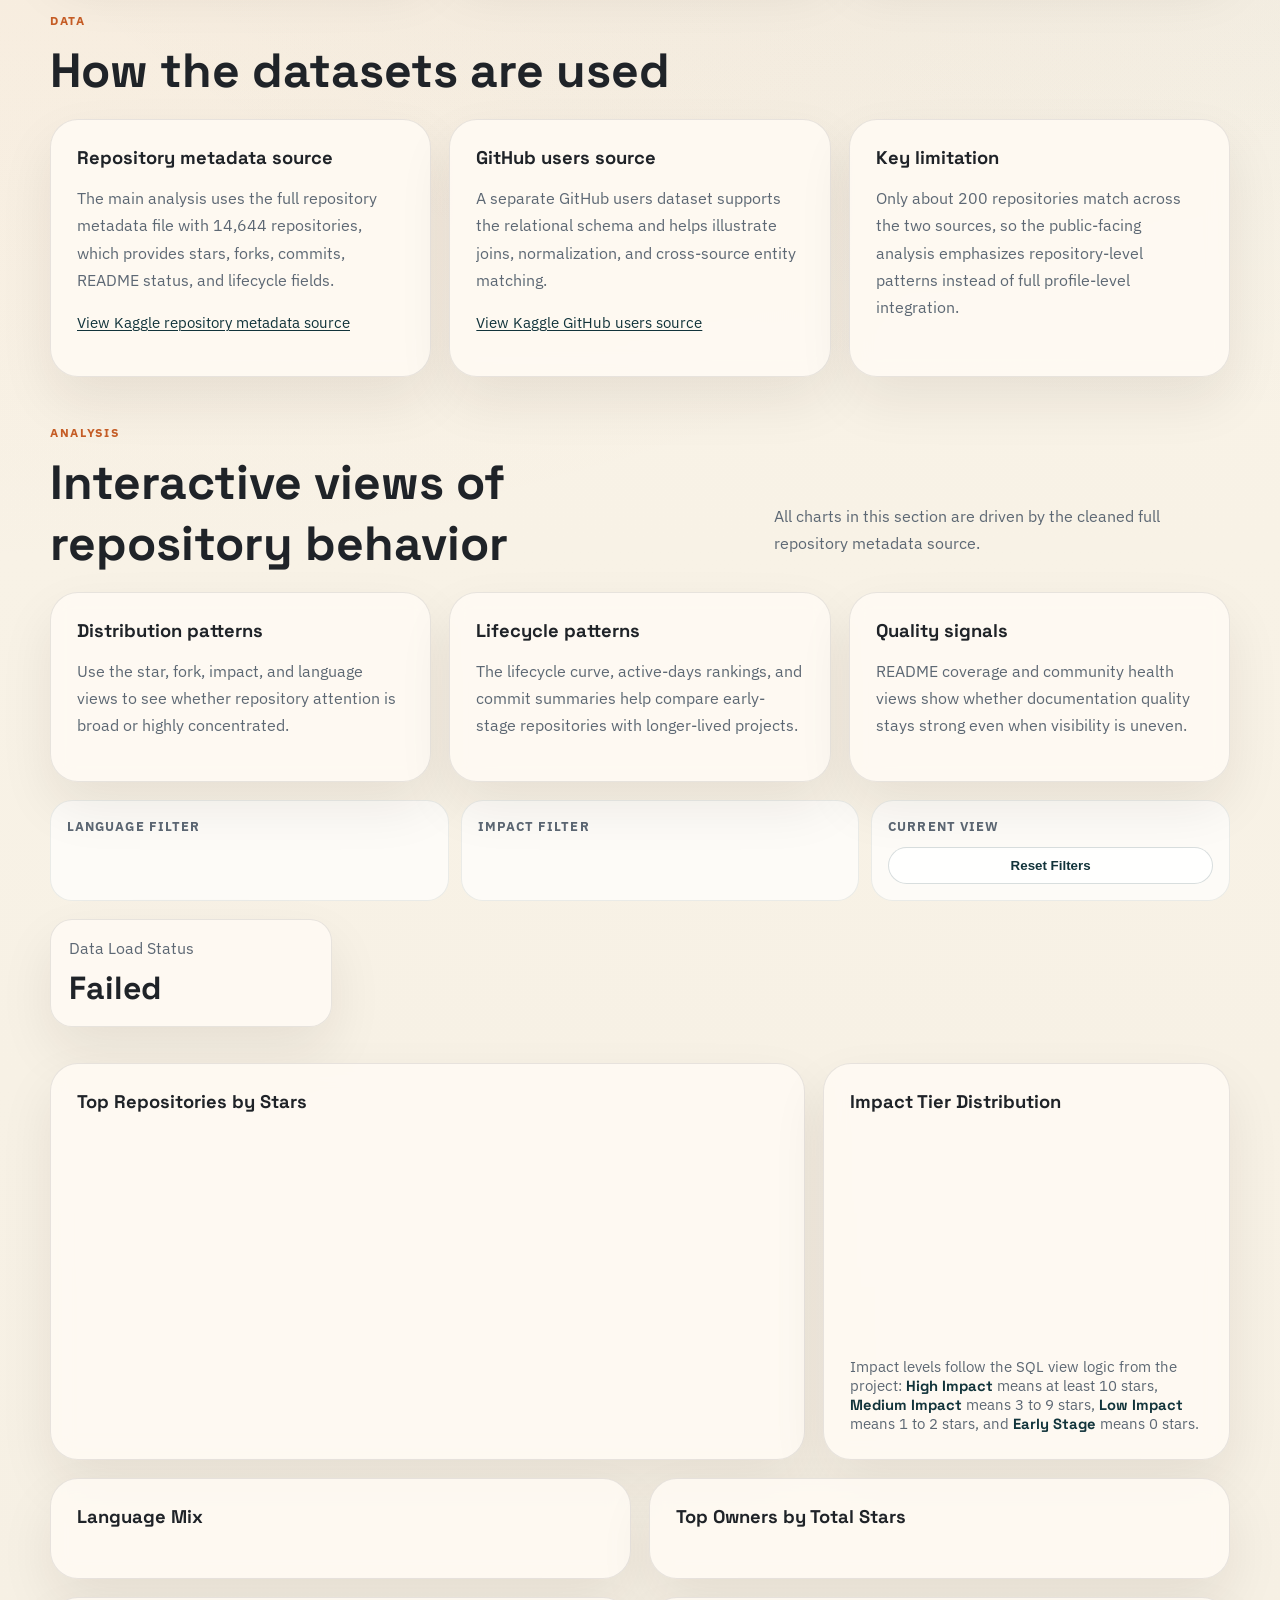
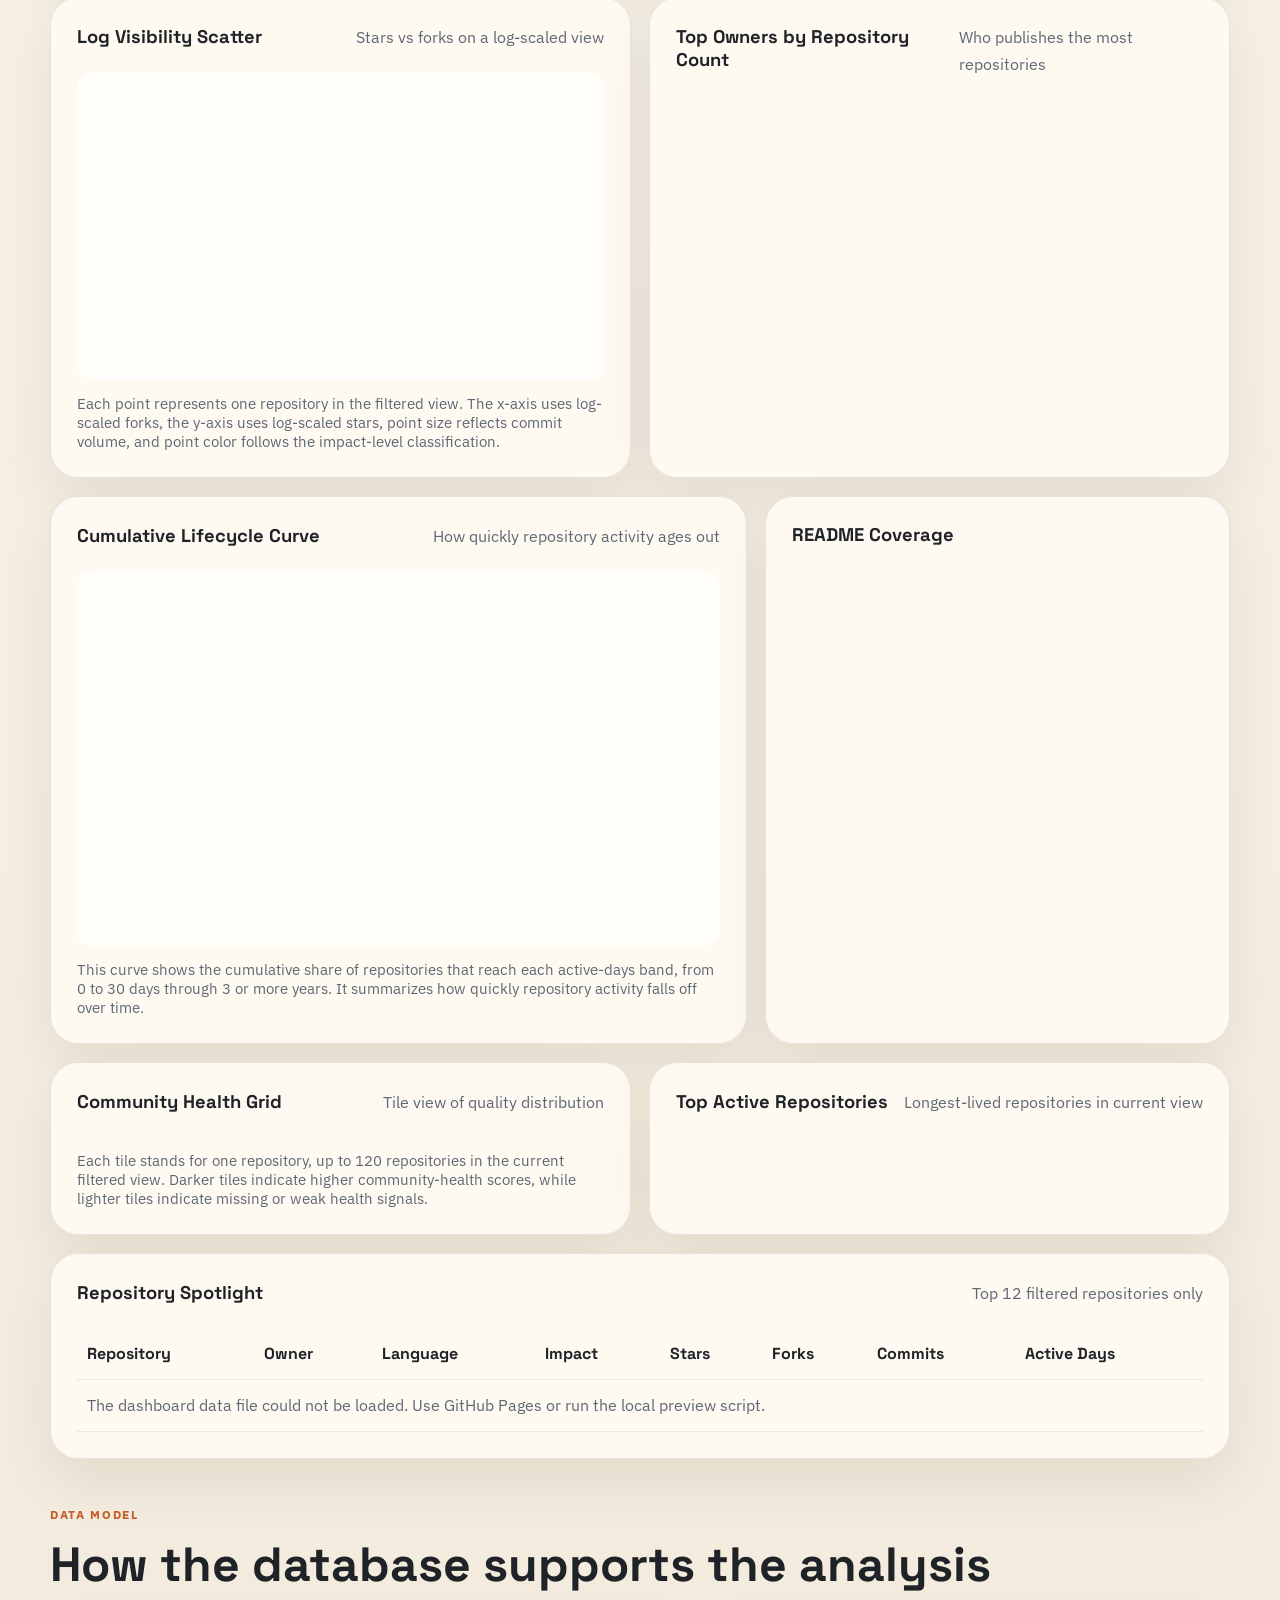
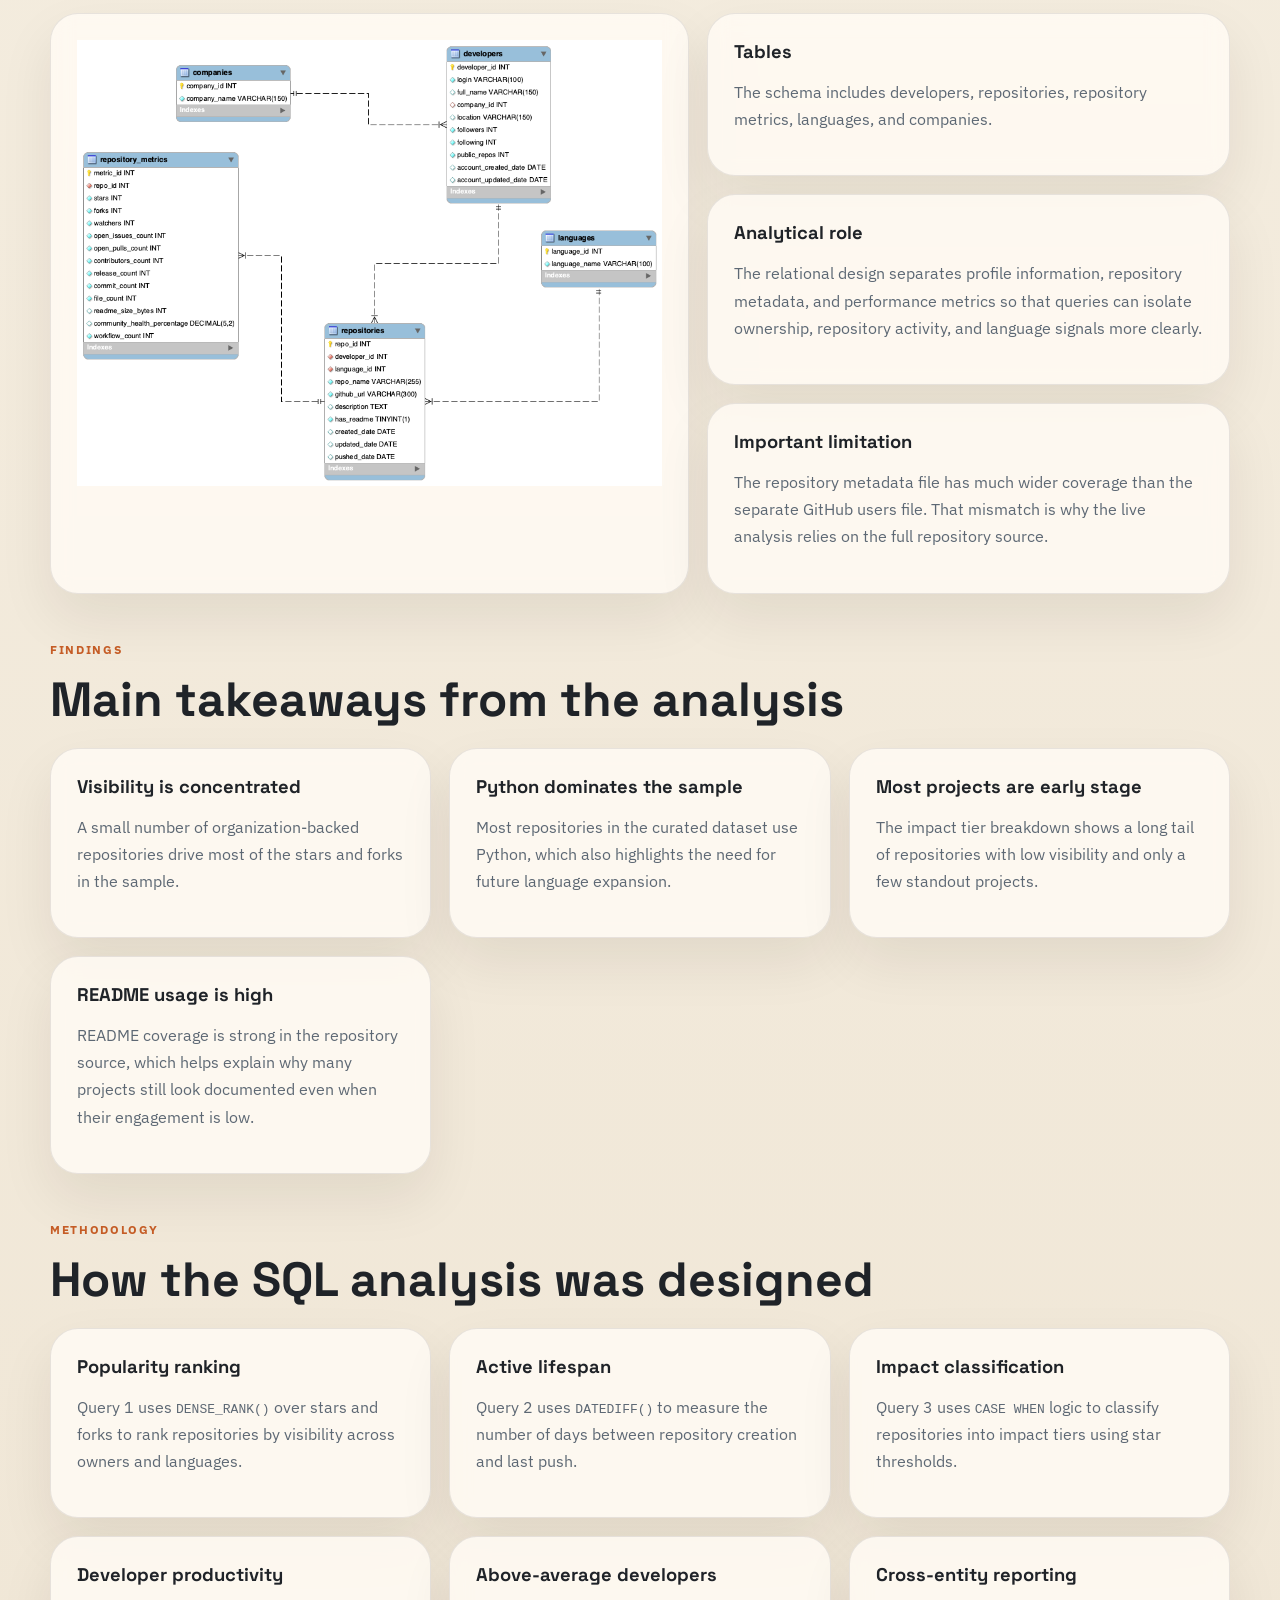
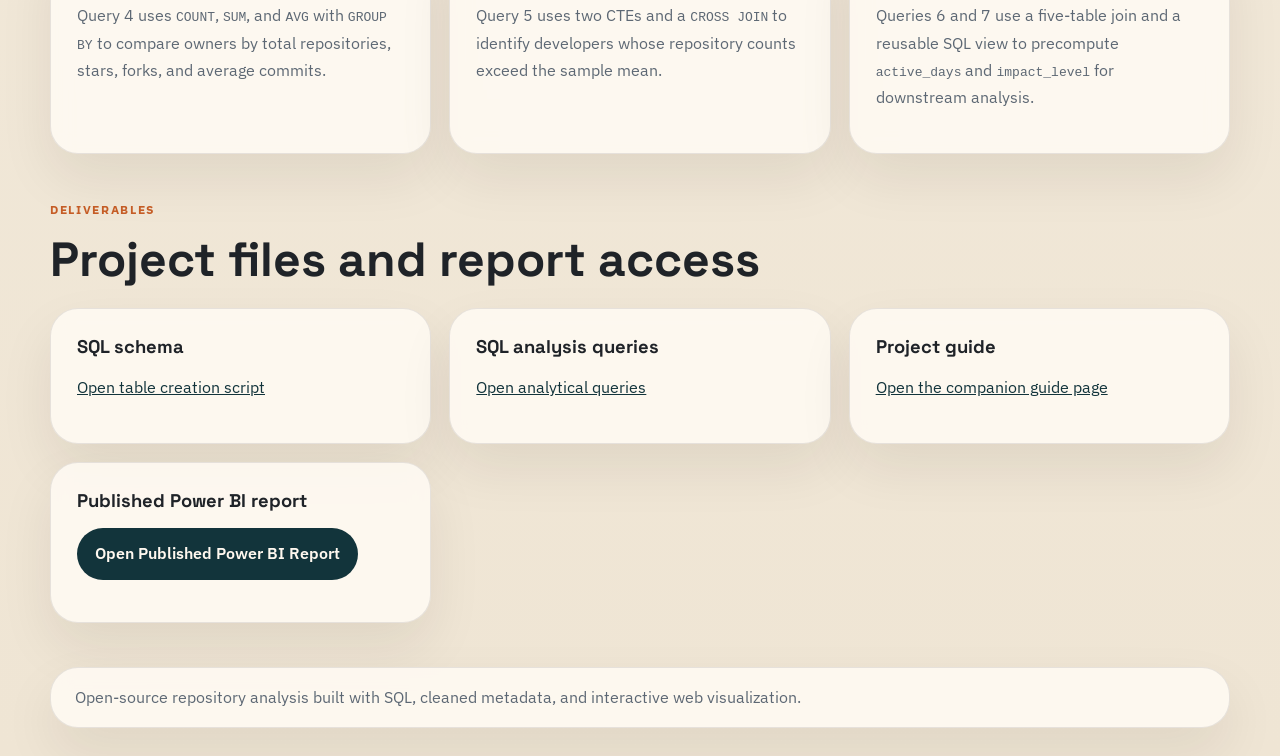
==== commit 9ec420fe: "Add methodology notes and chart annotations" ====
--- a/index.html
+++ b/index.html
@@ -133,12 +133,14 @@
             <p>
               The main analysis uses the full repository metadata file with 14,644 repositories, which provides stars, forks, commits, README status, and lifecycle fields.
             </p>
+            <p class="source-link"><a href="https://www.kaggle.com/datasets/isaacoresanya/github-repository-metadata" target="_blank" rel="noreferrer">View Kaggle repository metadata source</a></p>
           </article>
           <article class="feature-card">
             <h3>GitHub users source</h3>
             <p>
               A separate GitHub users dataset supports the relational schema and helps illustrate joins, normalization, and cross-source entity matching.
             </p>
+            <p class="source-link"><a href="https://www.kaggle.com/datasets/donbarbos/github-users" target="_blank" rel="noreferrer">View Kaggle GitHub users source</a></p>
           </article>
           <article class="feature-card">
             <h3>Key limitation</h3>
@@ -218,6 +220,9 @@
               <div id="impact-donut" class="donut"></div>
               <div id="impact-legend" class="legend"></div>
             </div>
+            <p class="figure-note">
+              Impact levels follow the SQL view logic from the project: <strong>High Impact</strong> means at least 10 stars, <strong>Medium Impact</strong> means 3 to 9 stars, <strong>Low Impact</strong> means 1 to 2 stars, and <strong>Early Stage</strong> means 0 stars.
+            </p>
           </article>
         </div>
 
@@ -246,6 +251,9 @@
             <div class="svg-shell">
               <svg id="visibility-scatter" viewBox="0 0 560 320" aria-label="Log visibility scatter plot"></svg>
             </div>
+            <p class="figure-note">
+              Each point represents one repository in the filtered view. The x-axis uses log-scaled forks, the y-axis uses log-scaled stars, point size reflects commit volume, and point color follows the impact-level classification.
+            </p>
           </article>
 
           <article class="panel">
@@ -266,6 +274,9 @@
             <div class="svg-shell">
               <svg id="lifecycle-line" viewBox="0 0 560 320" aria-label="Lifecycle line chart"></svg>
             </div>
+            <p class="figure-note">
+              This curve shows the cumulative share of repositories that reach each active-days band, from 0 to 30 days through 3 or more years. It summarizes how quickly repository activity falls off over time.
+            </p>
           </article>
 
           <article class="panel">
@@ -283,6 +294,9 @@
               <span class="panel-subtitle">Tile view of quality distribution</span>
             </div>
             <div id="health-grid" class="health-grid"></div>
+            <p class="figure-note">
+              Each tile stands for one repository, up to 120 repositories in the current filtered view. Darker tiles indicate higher community-health scores, while lighter tiles indicate missing or weak health signals.
+            </p>
           </article>
 
           <article class="panel">
@@ -392,6 +406,52 @@
         </div>
       </section>
 
+      <section class="section" id="methods">
+        <div class="section-heading">
+          <p class="eyebrow">Methodology</p>
+          <h2>How the SQL analysis was designed</h2>
+        </div>
+        <div class="feature-grid">
+          <article class="feature-card">
+            <h3>Popularity ranking</h3>
+            <p>
+              Query 1 uses <code>DENSE_RANK()</code> over stars and forks to rank repositories by visibility across owners and languages.
+            </p>
+          </article>
+          <article class="feature-card">
+            <h3>Active lifespan</h3>
+            <p>
+              Query 2 uses <code>DATEDIFF()</code> to measure the number of days between repository creation and last push.
+            </p>
+          </article>
+          <article class="feature-card">
+            <h3>Impact classification</h3>
+            <p>
+              Query 3 uses <code>CASE WHEN</code> logic to classify repositories into impact tiers using star thresholds.
+            </p>
+          </article>
+          <article class="feature-card">
+            <h3>Developer productivity</h3>
+            <p>
+              Query 4 uses <code>COUNT</code>, <code>SUM</code>, and <code>AVG</code> with <code>GROUP BY</code> to compare owners by total repositories, stars, forks, and average commits.
+            </p>
+          </article>
+          <article class="feature-card">
+            <h3>Above-average developers</h3>
+            <p>
+              Query 5 uses two CTEs and a <code>CROSS JOIN</code> to identify developers whose repository counts exceed the sample mean.
+            </p>
+          </article>
+          <article class="feature-card">
+            <h3>Cross-entity reporting</h3>
+            <p>
+              Queries 6 and 7 use a five-table join and a reusable SQL view to precompute <code>active_days</code> and <code>impact_level</code> for downstream analysis.
+            </p>
+          </article>
+        </div>
+      </section>
+
+
       <section class="section" id="deliverables">
         <div class="section-heading">
           <p class="eyebrow">Deliverables</p>
--- a/styles.css
+++ b/styles.css
@@ -405,6 +405,26 @@
   margin-bottom: 14px;
 }
 
+.figure-note {
+  margin: 14px 0 0;
+  font-size: 0.92rem;
+  color: var(--muted);
+}
+
+.figure-note strong {
+  color: var(--ink);
+}
+
+.source-link {
+  margin-top: 12px;
+  font-size: 0.92rem;
+}
+
+.source-link a {
+  text-decoration-thickness: 1px;
+  text-underline-offset: 2px;
+}
+
 .bar-chart {
   display: grid;
   gap: 12px;
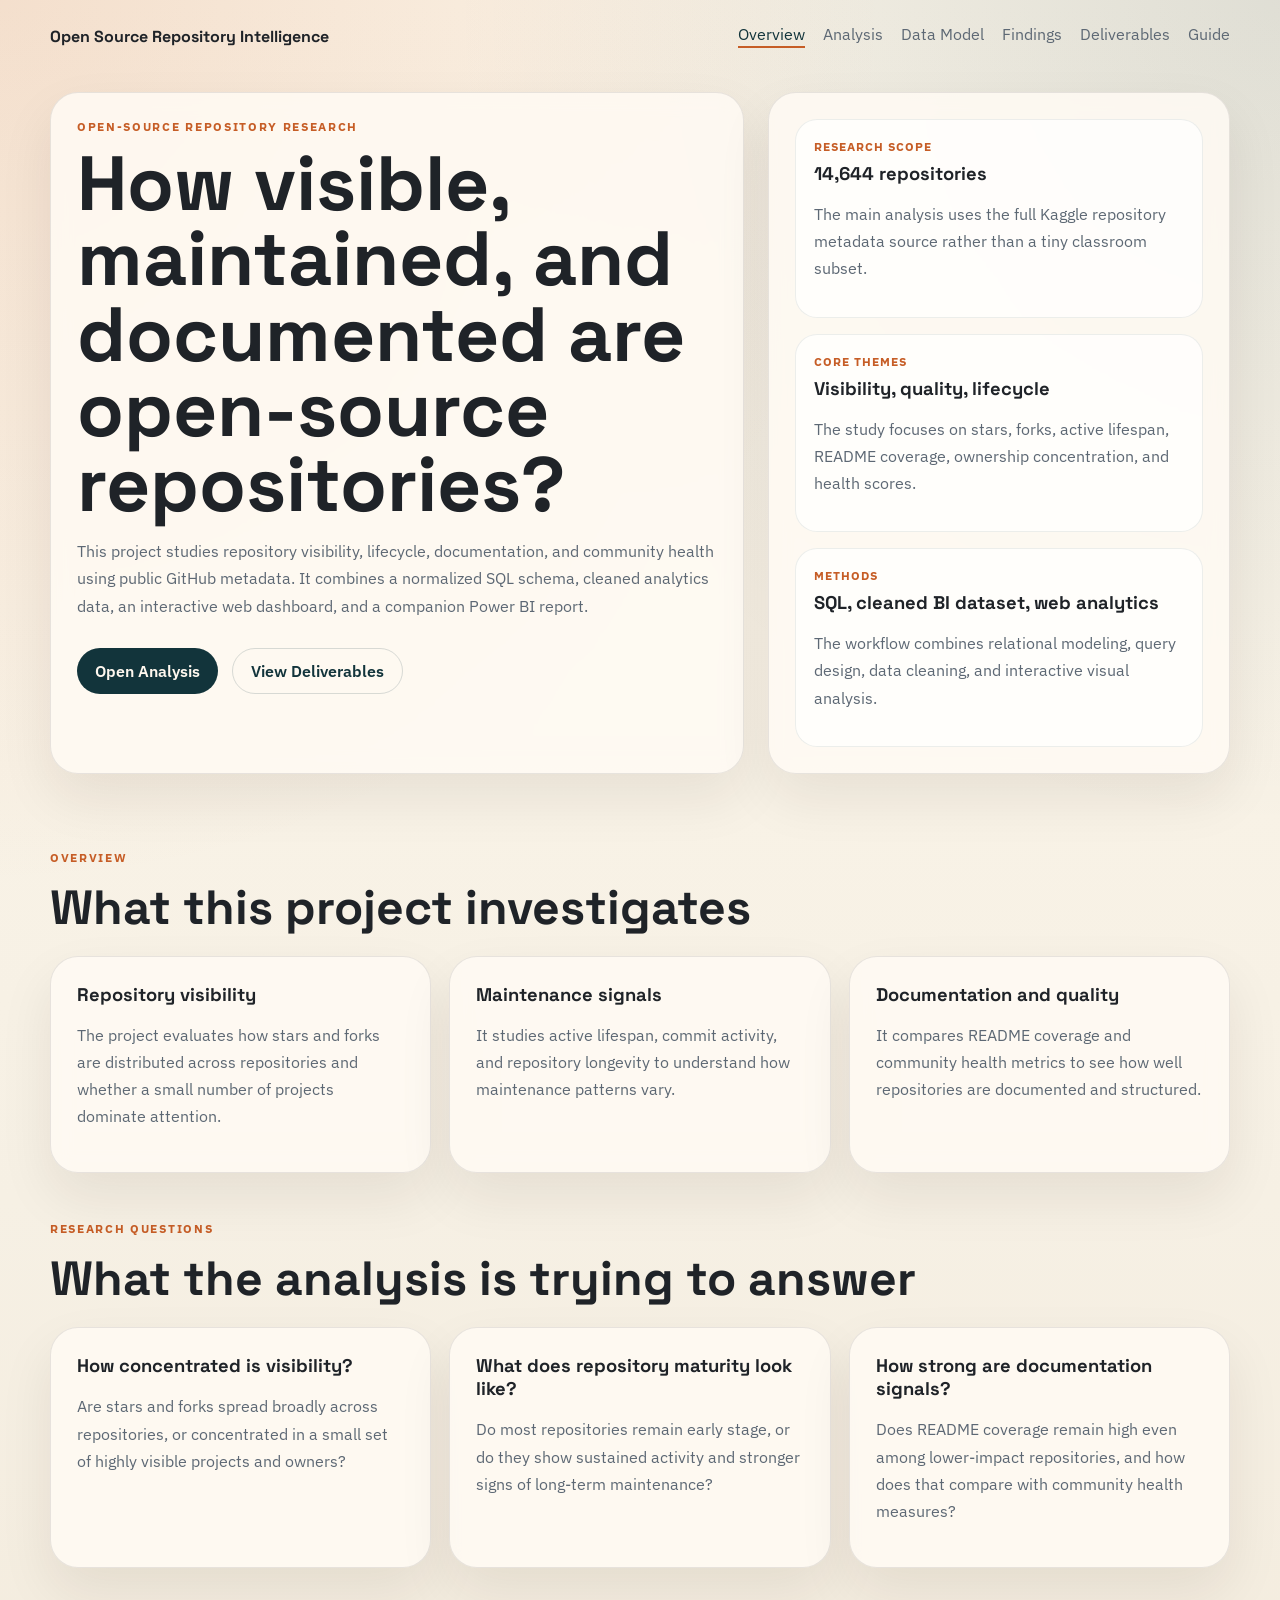
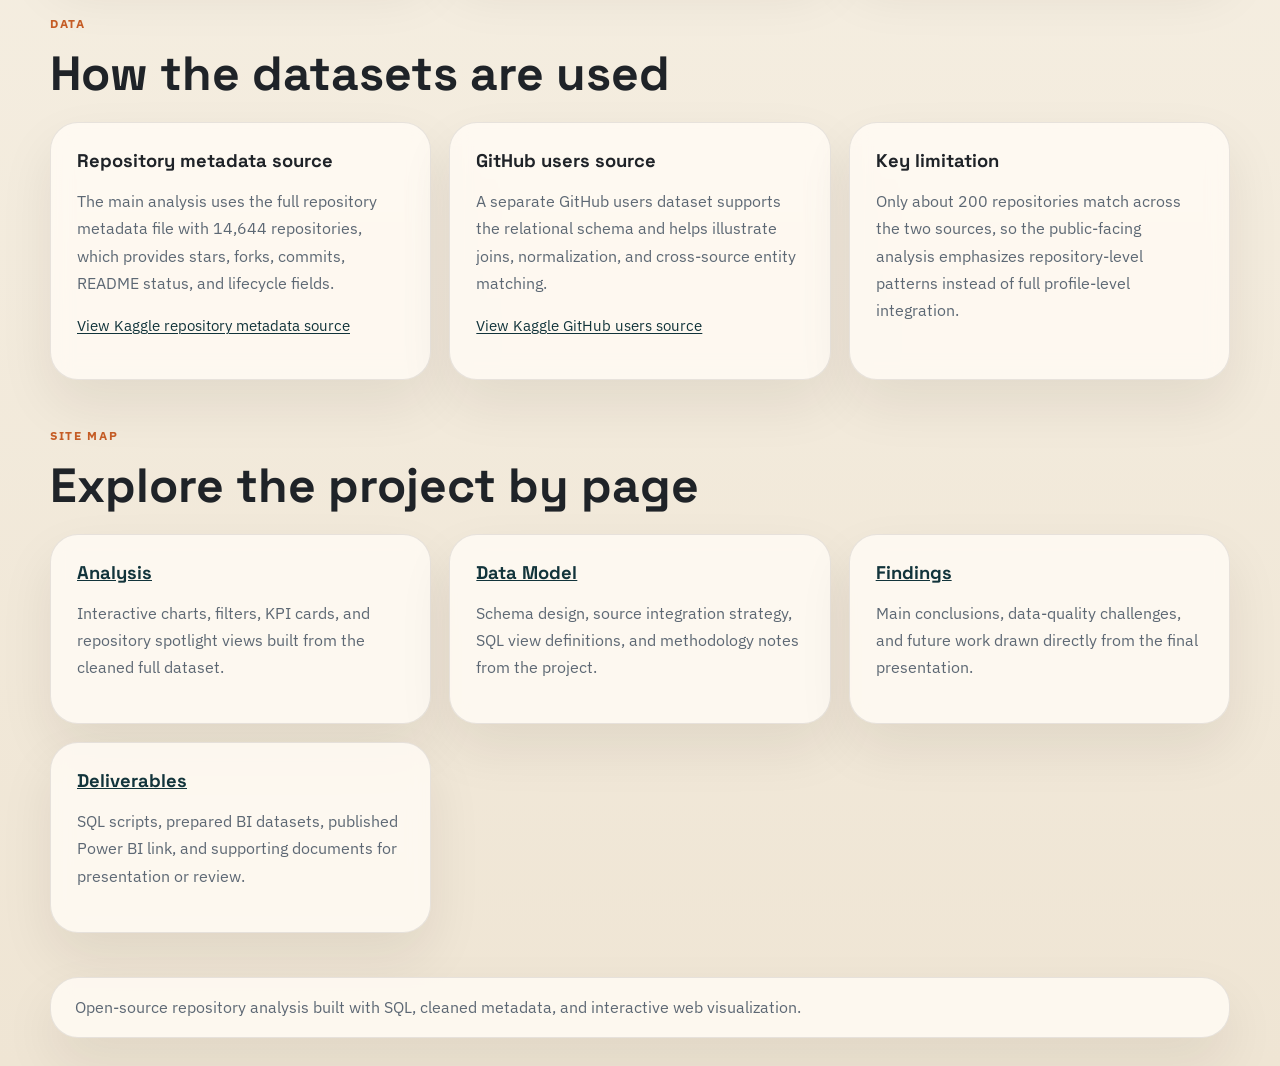
==== commit 534d02df: "Split site into multiple pages" ====
--- a/index.html
+++ b/index.html
@@ -3,10 +3,10 @@
   <head>
     <meta charset="UTF-8" />
     <meta name="viewport" content="width=device-width, initial-scale=1.0" />
-    <title>Open Source Repository Intelligence</title>
+    <title>Overview | Open Source Repository Intelligence</title>
     <meta
       name="description"
-      content="Research website for a SQL and BI project on open-source repository activity and repository quality patterns."
+      content="Overview page for a SQL and BI research project on open-source repository visibility, maintenance, and documentation quality."
     />
     <link rel="preconnect" href="https://fonts.googleapis.com" />
     <link rel="preconnect" href="https://fonts.gstatic.com" crossorigin />
@@ -21,13 +21,12 @@
       <nav class="nav">
         <div class="brand">Open Source Repository Intelligence</div>
         <div class="nav-links">
-          <a href="#overview">Overview</a>
-          <a href="#questions">Questions</a>
-          <a href="#sources">Data</a>
-          <a href="#dashboard">Analysis</a>
-          <a href="#model">Data Model</a>
-          <a href="#findings">Findings</a>
-          <a href="#deliverables">Deliverables</a>
+          <a class="active" href="index.html">Overview</a>
+          <a href="analysis.html">Analysis</a>
+          <a href="model.html">Data Model</a>
+          <a href="findings.html">Findings</a>
+          <a href="deliverables.html">Deliverables</a>
+          <a href="guide.html">Guide</a>
         </div>
       </nav>
 
@@ -37,13 +36,13 @@
           <h1>How visible, maintained, and documented are open-source repositories?</h1>
           <p class="lede">
             This project studies repository visibility, lifecycle, documentation,
-            and community health using public GitHub metadata. The site brings
-            together the research question, data scope, analytical views, schema
-            design, and final SQL and BI outputs.
+            and community health using public GitHub metadata. It combines a
+            normalized SQL schema, cleaned analytics data, an interactive web
+            dashboard, and a companion Power BI report.
           </p>
           <div class="cta-row">
-            <a class="button primary" href="#questions">Research Questions</a>
-            <a class="button secondary" href="#dashboard">Open Analysis</a>
+            <a class="button primary" href="analysis.html">Open Analysis</a>
+            <a class="button secondary" href="deliverables.html">View Deliverables</a>
           </div>
         </div>
 
@@ -56,19 +55,19 @@
           <div class="status-card">
             <span class="status-label">Core Themes</span>
             <strong>Visibility, quality, lifecycle</strong>
-            <p>The analysis focuses on stars, forks, active lifespan, README coverage, ownership concentration, and health scores.</p>
+            <p>The study focuses on stars, forks, active lifespan, README coverage, ownership concentration, and health scores.</p>
           </div>
           <div class="status-card">
             <span class="status-label">Methods</span>
             <strong>SQL, cleaned BI dataset, web analytics</strong>
-            <p>The project combines relational modeling, query design, data cleaning, and interactive visual analysis in one workflow.</p>
+            <p>The workflow combines relational modeling, query design, data cleaning, and interactive visual analysis.</p>
           </div>
         </aside>
       </section>
     </header>
 
     <main>
-      <section class="section" id="overview">
+      <section class="section">
         <div class="section-heading">
           <p class="eyebrow">Overview</p>
           <h2>What this project investigates</h2>
@@ -95,7 +94,7 @@
         </div>
       </section>
 
-      <section class="section" id="questions">
+      <section class="section">
         <div class="section-heading">
           <p class="eyebrow">Research Questions</p>
           <h2>What the analysis is trying to answer</h2>
@@ -122,7 +121,7 @@
         </div>
       </section>
 
-      <section class="section" id="sources">
+      <section class="section">
         <div class="section-heading">
           <p class="eyebrow">Data</p>
           <h2>How the datasets are used</h2>
@@ -151,331 +150,27 @@
         </div>
       </section>
 
-      <section class="section dashboard-section" id="dashboard">
-        <div class="section-heading split">
-          <div>
-            <p class="eyebrow">Analysis</p>
-            <h2>Interactive views of repository behavior</h2>
-          </div>
-          <p class="section-note">
-            All charts in this section are driven by the cleaned full repository metadata source.
-          </p>
-        </div>
-
-        <div class="dashboard-intro">
-          <article class="feature-card">
-            <h3>Distribution patterns</h3>
-            <p>
-              Use the star, fork, impact, and language views to see whether repository attention is broad or highly concentrated.
-            </p>
-          </article>
-          <article class="feature-card">
-            <h3>Lifecycle patterns</h3>
-            <p>
-              The lifecycle curve, active-days rankings, and commit summaries help compare early-stage repositories with longer-lived projects.
-            </p>
-          </article>
-          <article class="feature-card">
-            <h3>Quality signals</h3>
-            <p>
-              README coverage and community health views show whether documentation quality stays strong even when visibility is uneven.
-            </p>
-          </article>
-        </div>
-
-        <div class="filter-bar">
-          <div class="filter-block">
-            <span class="filter-label">Language Filter</span>
-            <div class="filter-group" id="language-filters"></div>
-          </div>
-          <div class="filter-block">
-            <span class="filter-label">Impact Filter</span>
-            <div class="filter-group" id="impact-filters"></div>
-          </div>
-          <div class="filter-block filter-status">
-            <span class="filter-label">Current View</span>
-            <div id="filter-summary" class="filter-summary"></div>
-            <button id="reset-filters" class="filter-chip reset-chip" type="button">Reset Filters</button>
-          </div>
-        </div>
-
-        <div class="kpi-grid" id="kpi-grid"></div>
-
-        <div class="insight-summary" id="insight-summary"></div>
-
-        <div class="viz-grid viz-grid-top">
-          <article class="panel panel-wide">
-            <div class="panel-head">
-              <h3>Top Repositories by Stars</h3>
-              <span class="panel-subtitle" id="repo-subtitle"></span>
-            </div>
-            <div id="top-repos-chart" class="bar-chart"></div>
-          </article>
-
-          <article class="panel">
-            <div class="panel-head">
-              <h3>Impact Tier Distribution</h3>
-            </div>
-            <div class="donut-wrap">
-              <div id="impact-donut" class="donut"></div>
-              <div id="impact-legend" class="legend"></div>
-            </div>
-            <p class="figure-note">
-              Impact levels follow the SQL view logic from the project: <strong>High Impact</strong> means at least 10 stars, <strong>Medium Impact</strong> means 3 to 9 stars, <strong>Low Impact</strong> means 1 to 2 stars, and <strong>Early Stage</strong> means 0 stars.
-            </p>
-          </article>
-        </div>
-
-        <div class="viz-grid">
-          <article class="panel">
-            <div class="panel-head">
-              <h3>Language Mix</h3>
-            </div>
-            <div id="language-chart" class="bar-chart compact-chart"></div>
-          </article>
-
-          <article class="panel">
-            <div class="panel-head">
-              <h3>Top Owners by Total Stars</h3>
-            </div>
-            <div id="developer-chart" class="bar-chart compact-chart"></div>
-          </article>
-        </div>
-
-        <div class="viz-grid">
-          <article class="panel">
-            <div class="panel-head">
-              <h3>Log Visibility Scatter</h3>
-              <span class="panel-subtitle">Stars vs forks on a log-scaled view</span>
-            </div>
-            <div class="svg-shell">
-              <svg id="visibility-scatter" viewBox="0 0 560 320" aria-label="Log visibility scatter plot"></svg>
-            </div>
-            <p class="figure-note">
-              Each point represents one repository in the filtered view. The x-axis uses log-scaled forks, the y-axis uses log-scaled stars, point size reflects commit volume, and point color follows the impact-level classification.
-            </p>
-          </article>
-
-          <article class="panel">
-            <div class="panel-head">
-              <h3>Top Owners by Repository Count</h3>
-              <span class="panel-subtitle">Who publishes the most repositories</span>
-            </div>
-            <div id="owner-volume-chart" class="bar-chart compact-chart"></div>
-          </article>
-        </div>
-
-        <div class="viz-grid viz-grid-bottom">
-          <article class="panel panel-wide">
-            <div class="panel-head">
-              <h3>Cumulative Lifecycle Curve</h3>
-              <span class="panel-subtitle">How quickly repository activity ages out</span>
-            </div>
-            <div class="svg-shell">
-              <svg id="lifecycle-line" viewBox="0 0 560 320" aria-label="Lifecycle line chart"></svg>
-            </div>
-            <p class="figure-note">
-              This curve shows the cumulative share of repositories that reach each active-days band, from 0 to 30 days through 3 or more years. It summarizes how quickly repository activity falls off over time.
-            </p>
-          </article>
-
-          <article class="panel">
-            <div class="panel-head">
-              <h3>README Coverage</h3>
-            </div>
-            <div id="readme-summary" class="metric-stack"></div>
-          </article>
-        </div>
-
-        <div class="viz-grid">
-          <article class="panel">
-            <div class="panel-head">
-              <h3>Community Health Grid</h3>
-              <span class="panel-subtitle">Tile view of quality distribution</span>
-            </div>
-            <div id="health-grid" class="health-grid"></div>
-            <p class="figure-note">
-              Each tile stands for one repository, up to 120 repositories in the current filtered view. Darker tiles indicate higher community-health scores, while lighter tiles indicate missing or weak health signals.
-            </p>
-          </article>
-
-          <article class="panel">
-            <div class="panel-head">
-              <h3>Top Active Repositories</h3>
-              <span class="panel-subtitle">Longest-lived repositories in current view</span>
-            </div>
-            <div id="lifespan-chart" class="bar-chart compact-chart"></div>
-          </article>
-        </div>
-
-        <article class="panel table-panel">
-          <div class="panel-head">
-            <h3>Repository Spotlight</h3>
-            <span class="panel-subtitle">Top 12 filtered repositories only</span>
-          </div>
-          <div class="table-wrap">
-            <table>
-              <thead>
-                <tr>
-                  <th>Repository</th>
-                  <th>Owner</th>
-                  <th>Language</th>
-                  <th>Impact</th>
-                  <th>Stars</th>
-                  <th>Forks</th>
-                  <th>Commits</th>
-                  <th>Active Days</th>
-                </tr>
-              </thead>
-              <tbody id="repo-table-body"></tbody>
-            </table>
-          </div>
-        </article>
-      </section>
-
-      <section class="section" id="model">
+      <section class="section">
         <div class="section-heading">
-          <p class="eyebrow">Data Model</p>
-          <h2>How the database supports the analysis</h2>
-        </div>
-        <div class="model-grid">
-          <div class="diagram-card">
-            <img
-              src="assets/schema-diagram.png"
-              alt="Entity relationship diagram for the project schema"
-            />
-          </div>
-          <div class="feature-stack">
-            <article class="feature-card">
-              <h3>Tables</h3>
-              <p>
-                The schema includes developers, repositories, repository metrics,
-                languages, and companies.
-              </p>
-            </article>
-            <article class="feature-card">
-              <h3>Analytical role</h3>
-              <p>
-                The relational design separates profile information, repository metadata, and performance metrics so that queries can isolate ownership, repository activity, and language signals more clearly.
-              </p>
-            </article>
-            <article class="feature-card">
-              <h3>Important limitation</h3>
-              <p>
-                The repository metadata file has much wider coverage than the separate GitHub users file. That mismatch is why the live analysis relies on the full repository source.
-              </p>
-            </article>
-          </div>
-        </div>
-      </section>
-
-      <section class="section" id="findings">
-        <div class="section-heading">
-          <p class="eyebrow">Findings</p>
-          <h2>Main takeaways from the analysis</h2>
+          <p class="eyebrow">Site Map</p>
+          <h2>Explore the project by page</h2>
         </div>
         <div class="feature-grid">
           <article class="feature-card">
-            <h3>Visibility is concentrated</h3>
-            <p>
-              A small number of organization-backed repositories drive most of the
-              stars and forks in the sample.
-            </p>
+            <h3><a href="analysis.html">Analysis</a></h3>
+            <p>Interactive charts, filters, KPI cards, and repository spotlight views built from the cleaned full dataset.</p>
           </article>
           <article class="feature-card">
-            <h3>Python dominates the sample</h3>
-            <p>
-              Most repositories in the curated dataset use Python, which also
-              highlights the need for future language expansion.
-            </p>
+            <h3><a href="model.html">Data Model</a></h3>
+            <p>Schema design, source integration strategy, SQL view definitions, and methodology notes from the project.</p>
           </article>
           <article class="feature-card">
-            <h3>Most projects are early stage</h3>
-            <p>
-              The impact tier breakdown shows a long tail of repositories with low
-              visibility and only a few standout projects.
-            </p>
+            <h3><a href="findings.html">Findings</a></h3>
+            <p>Main conclusions, data-quality challenges, and future work drawn directly from the final presentation.</p>
           </article>
           <article class="feature-card">
-            <h3>README usage is high</h3>
-            <p>
-              README coverage is strong in the repository source, which helps explain
-              why many projects still look documented even when their engagement is low.
-            </p>
-          </article>
-        </div>
-      </section>
-
-      <section class="section" id="methods">
-        <div class="section-heading">
-          <p class="eyebrow">Methodology</p>
-          <h2>How the SQL analysis was designed</h2>
-        </div>
-        <div class="feature-grid">
-          <article class="feature-card">
-            <h3>Popularity ranking</h3>
-            <p>
-              Query 1 uses <code>DENSE_RANK()</code> over stars and forks to rank repositories by visibility across owners and languages.
-            </p>
-          </article>
-          <article class="feature-card">
-            <h3>Active lifespan</h3>
-            <p>
-              Query 2 uses <code>DATEDIFF()</code> to measure the number of days between repository creation and last push.
-            </p>
-          </article>
-          <article class="feature-card">
-            <h3>Impact classification</h3>
-            <p>
-              Query 3 uses <code>CASE WHEN</code> logic to classify repositories into impact tiers using star thresholds.
-            </p>
-          </article>
-          <article class="feature-card">
-            <h3>Developer productivity</h3>
-            <p>
-              Query 4 uses <code>COUNT</code>, <code>SUM</code>, and <code>AVG</code> with <code>GROUP BY</code> to compare owners by total repositories, stars, forks, and average commits.
-            </p>
-          </article>
-          <article class="feature-card">
-            <h3>Above-average developers</h3>
-            <p>
-              Query 5 uses two CTEs and a <code>CROSS JOIN</code> to identify developers whose repository counts exceed the sample mean.
-            </p>
-          </article>
-          <article class="feature-card">
-            <h3>Cross-entity reporting</h3>
-            <p>
-              Queries 6 and 7 use a five-table join and a reusable SQL view to precompute <code>active_days</code> and <code>impact_level</code> for downstream analysis.
-            </p>
-          </article>
-        </div>
-      </section>
-
-
-      <section class="section" id="deliverables">
-        <div class="section-heading">
-          <p class="eyebrow">Deliverables</p>
-          <h2>Project files and report access</h2>
-        </div>
-        <div class="feature-grid">
-          <article class="feature-card">
-            <h3>SQL schema</h3>
-            <p><a href="sql/github_db_table.final.sql">Open table creation script</a></p>
-          </article>
-          <article class="feature-card">
-            <h3>SQL analysis queries</h3>
-            <p><a href="sql/github_db_querys.final.sql">Open analytical queries</a></p>
-          </article>
-          <article class="feature-card">
-            <h3>Project guide</h3>
-            <p><a href="guide.html">Open the companion guide page</a></p>
-          </article>
-          <article class="feature-card">
-            <h3>Published Power BI report</h3>
-            <p id="powerbi-link-slot">
-              Add your published Power BI URL in <code>app.js</code> and this section
-              will turn into a live link.
-            </p>
+            <h3><a href="deliverables.html">Deliverables</a></h3>
+            <p>SQL scripts, prepared BI datasets, published Power BI link, and supporting documents for presentation or review.</p>
           </article>
         </div>
       </section>
@@ -484,7 +179,5 @@
     <footer class="footer">
       <p>Open-source repository analysis built with SQL, cleaned metadata, and interactive web visualization.</p>
     </footer>
-
-    <script src="app.js"></script>
   </body>
 </html>
--- a/styles.css
+++ b/styles.css
@@ -89,6 +89,12 @@
 .nav-links a {
   text-decoration: none;
   color: var(--muted);
+  padding-bottom: 2px;
+}
+
+.nav-links a.active {
+  color: var(--ink);
+  border-bottom: 2px solid var(--accent);
 }
 
 .hero {
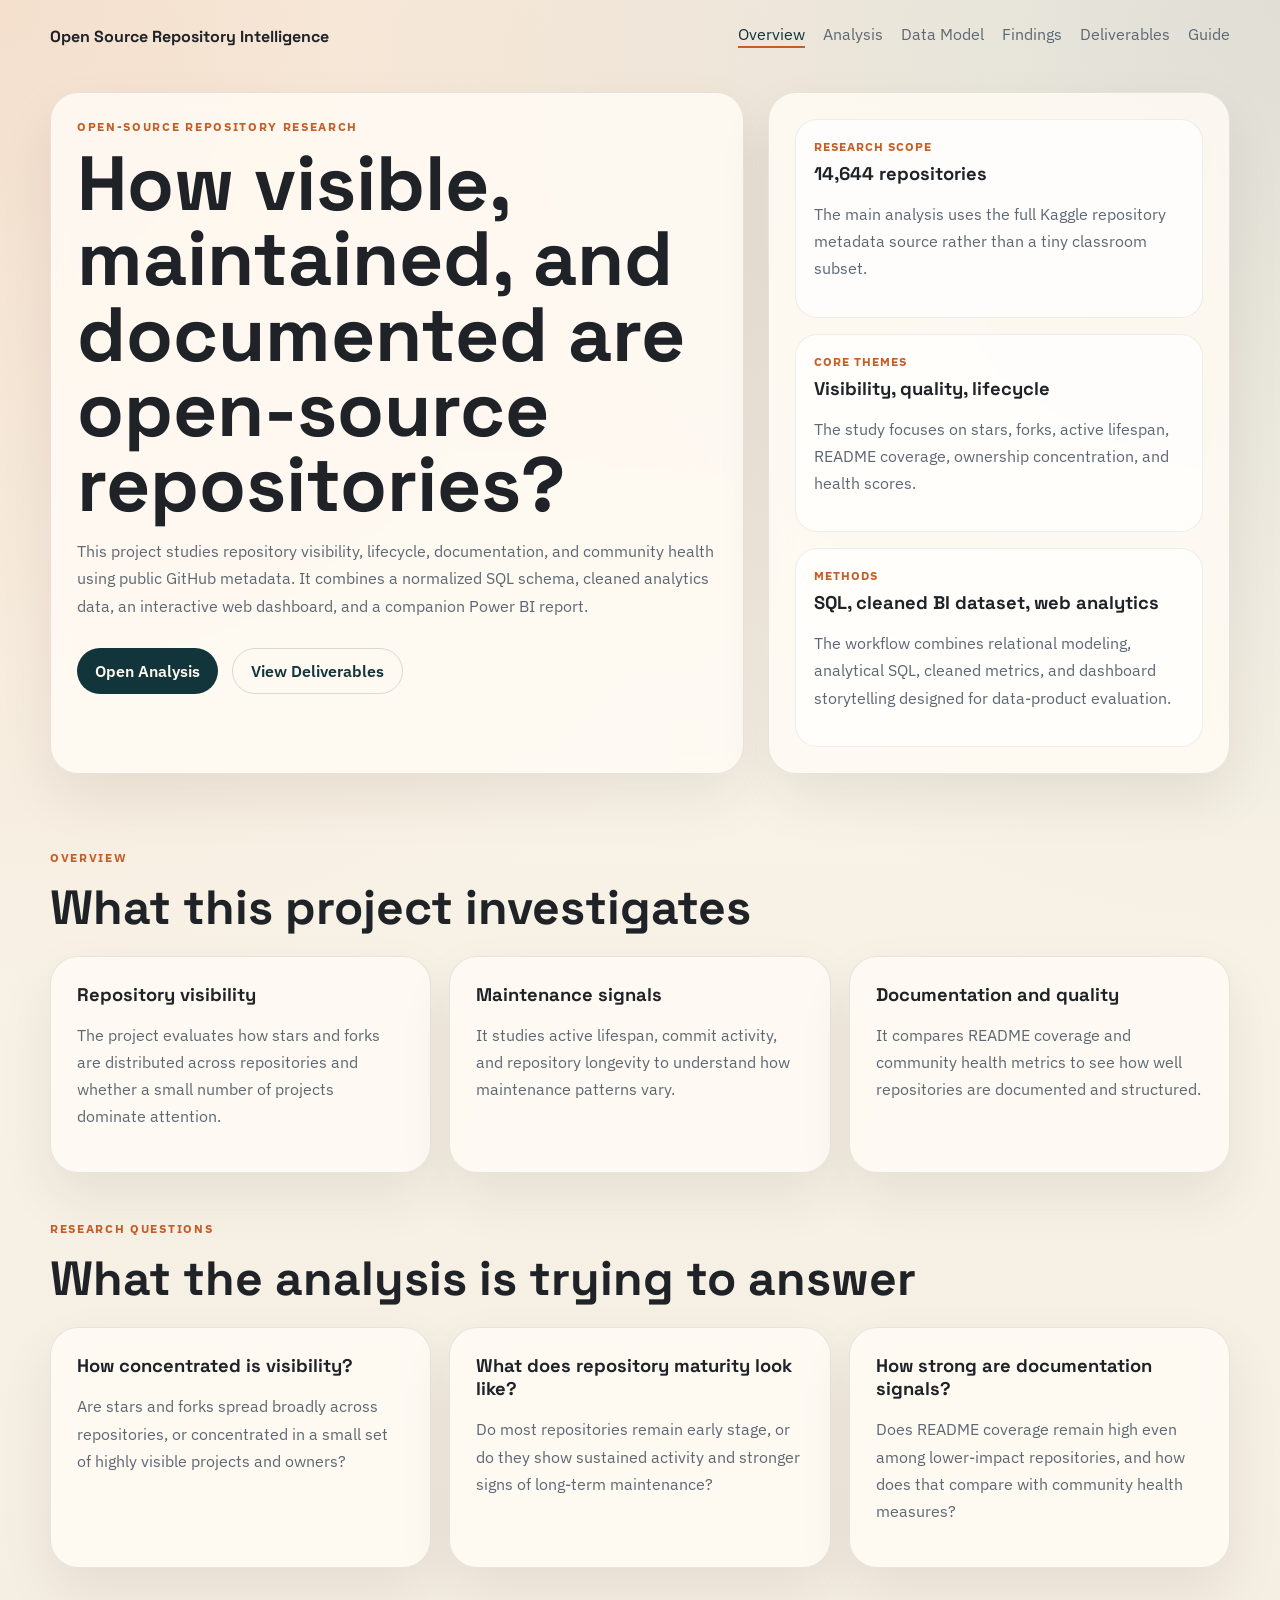
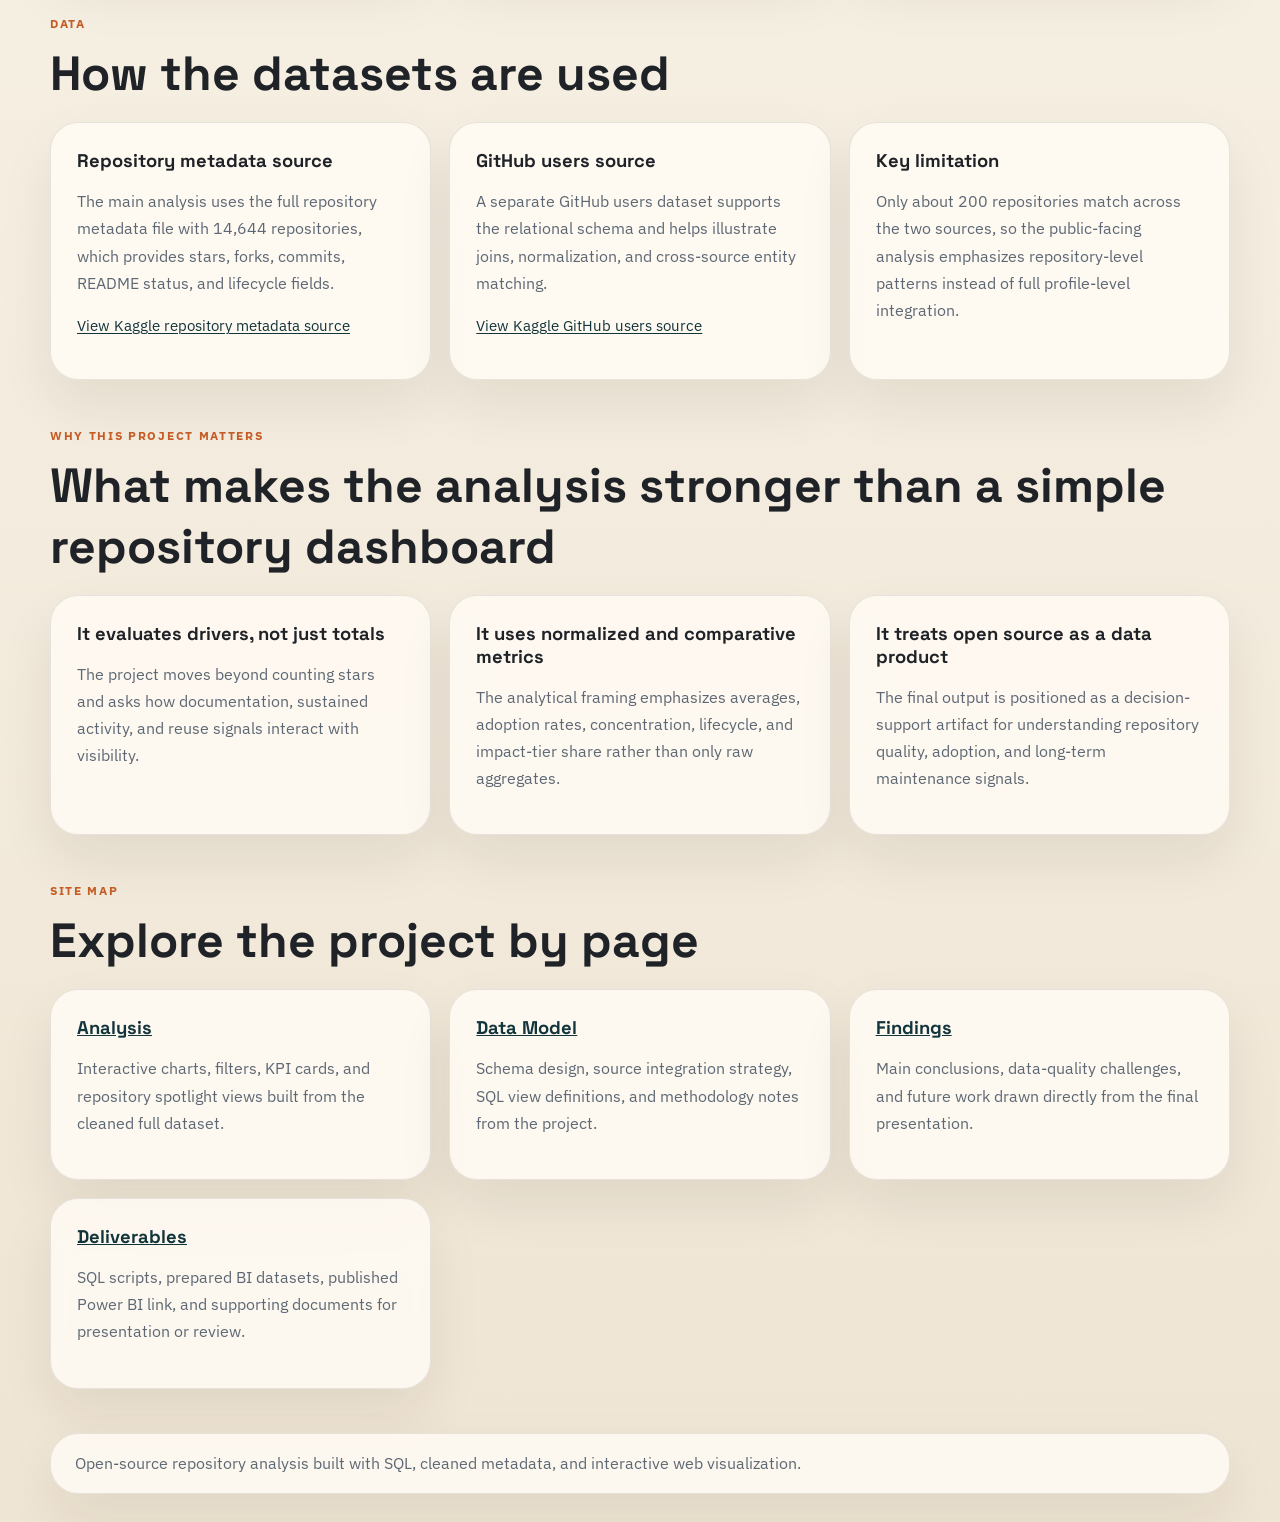
==== commit ff5d4b2b: "Upgrade site with portfolio-level analytics framing" ====
--- a/index.html
+++ b/index.html
@@ -60,7 +60,7 @@
           <div class="status-card">
             <span class="status-label">Methods</span>
             <strong>SQL, cleaned BI dataset, web analytics</strong>
-            <p>The workflow combines relational modeling, query design, data cleaning, and interactive visual analysis.</p>
+            <p>The workflow combines relational modeling, analytical SQL, cleaned metrics, and dashboard storytelling designed for data-product evaluation.</p>
           </div>
         </aside>
       </section>
@@ -146,6 +146,27 @@
             <p>
               Only about 200 repositories match across the two sources, so the public-facing analysis emphasizes repository-level patterns instead of full profile-level integration.
             </p>
+          </article>
+        </div>
+      </section>
+
+      <section class="section">
+        <div class="section-heading">
+          <p class="eyebrow">Why This Project Matters</p>
+          <h2>What makes the analysis stronger than a simple repository dashboard</h2>
+        </div>
+        <div class="feature-grid">
+          <article class="feature-card">
+            <h3>It evaluates drivers, not just totals</h3>
+            <p>The project moves beyond counting stars and asks how documentation, sustained activity, and reuse signals interact with visibility.</p>
+          </article>
+          <article class="feature-card">
+            <h3>It uses normalized and comparative metrics</h3>
+            <p>The analytical framing emphasizes averages, adoption rates, concentration, lifecycle, and impact-tier share rather than only raw aggregates.</p>
+          </article>
+          <article class="feature-card">
+            <h3>It treats open source as a data product</h3>
+            <p>The final output is positioned as a decision-support artifact for understanding repository quality, adoption, and long-term maintenance signals.</p>
           </article>
         </div>
       </section>
--- a/styles.css
+++ b/styles.css
@@ -615,3 +615,27 @@
     grid-template-columns: 1fr;
   }
 }
+
+.code-stack {
+  display: grid;
+  gap: 18px;
+}
+
+.code-panel {
+  scroll-margin-top: 24px;
+}
+
+.code-block {
+  margin: 0;
+  padding: 18px;
+  overflow-x: auto;
+  border-radius: var(--radius-md);
+  background: rgba(18, 52, 59, 0.94);
+  color: #f7f1e6;
+  font-size: 0.92rem;
+  line-height: 1.65;
+}
+
+.code-block code {
+  font-family: "SFMono-Regular", Consolas, "Liberation Mono", Menlo, monospace;
+}
